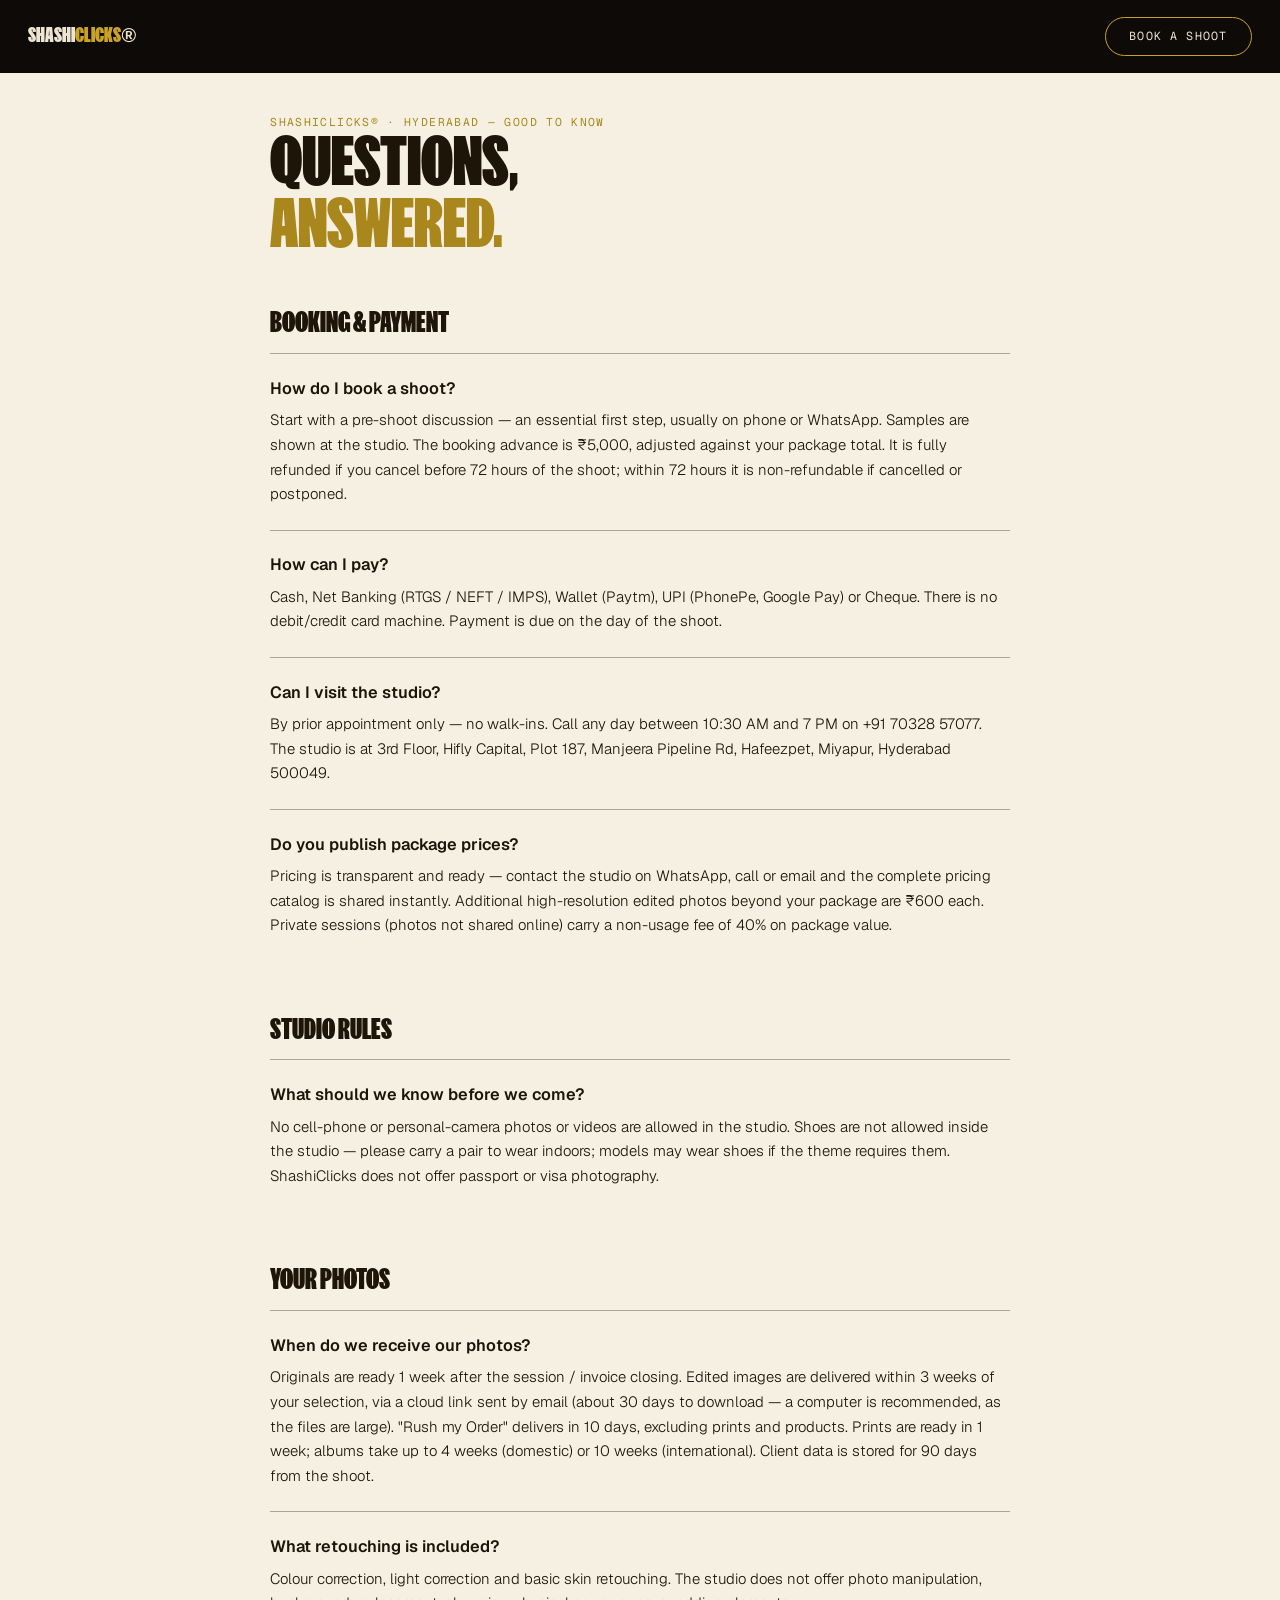
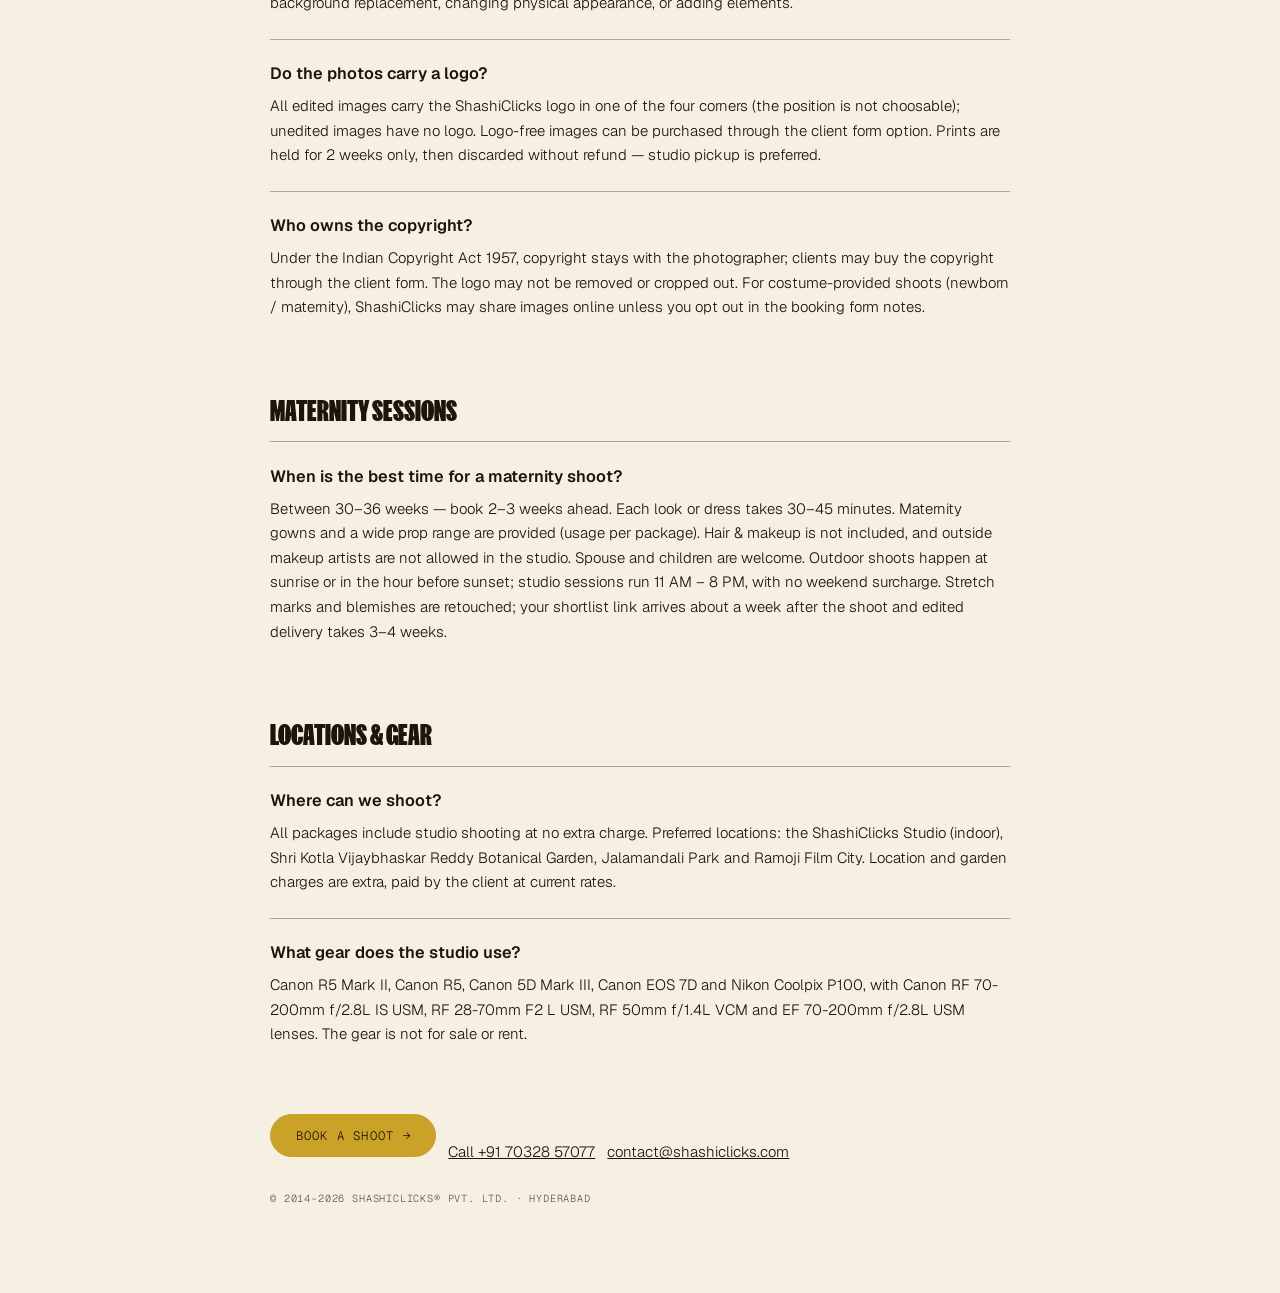
==== faq.html @ 16d345e4 "ShashiClicks — Project 6 build in the Infinity layout system (own code)" ====
<!DOCTYPE html>
<html lang="en">
<head>
<meta charset="UTF-8">
<meta name="viewport" content="width=device-width, initial-scale=1.0">
<title>FAQ — ShashiClicks Hyderabad</title>
<meta name="description" content="Questions about booking a shoot at ShashiClicks Hyderabad — deposit, delivery timelines, studio rules, retouching and copyright, answered from the studio's own FAQ.">
<meta name="theme-color" content="#0D0A07">
<link rel="stylesheet" href="css/main.css?v=3">
</head>
<body class="doc">
<header class="doc__bar">
  <a class="bar__logo" href="index.html">SHASHI<b>CLICKS</b>®</a>
  <a class="btn" href="kit.html">Book a Shoot</a>
</header>
<div class="doc__wrap">
  <div class="mono" style="color:var(--gold-hover);font-size:.8em;letter-spacing:.12em">ShashiClicks® · Hyderabad — Good to know</div>
  <h1>Questions,<br><span>answered.</span></h1>

  <h2>Booking &amp; payment</h2>
  <div class="q"><h3>How do I book a shoot?</h3><p>Start with a pre-shoot discussion — an essential first step, usually on phone or WhatsApp. Samples are shown at the studio. The booking advance is ₹5,000, adjusted against your package total. It is fully refunded if you cancel before 72 hours of the shoot; within 72 hours it is non-refundable if cancelled or postponed.</p></div>
  <div class="q"><h3>How can I pay?</h3><p>Cash, Net Banking (RTGS / NEFT / IMPS), Wallet (Paytm), UPI (PhonePe, Google Pay) or Cheque. There is no debit/credit card machine. Payment is due on the day of the shoot.</p></div>
  <div class="q"><h3>Can I visit the studio?</h3><p>By prior appointment only — no walk-ins. Call any day between 10:30 AM and 7 PM on +91 70328 57077. The studio is at 3rd Floor, Hifly Capital, Plot 187, Manjeera Pipeline Rd, Hafeezpet, Miyapur, Hyderabad 500049.</p></div>
  <div class="q"><h3>Do you publish package prices?</h3><p>Pricing is transparent and ready — contact the studio on WhatsApp, call or email and the complete pricing catalog is shared instantly. Additional high-resolution edited photos beyond your package are ₹600 each. Private sessions (photos not shared online) carry a non-usage fee of 40% on package value.</p></div>

  <h2>Studio rules</h2>
  <div class="q"><h3>What should we know before we come?</h3><p>No cell-phone or personal-camera photos or videos are allowed in the studio. Shoes are not allowed inside the studio — please carry a pair to wear indoors; models may wear shoes if the theme requires them. ShashiClicks does not offer passport or visa photography.</p></div>

  <h2>Your photos</h2>
  <div class="q"><h3>When do we receive our photos?</h3><p>Originals are ready 1 week after the session / invoice closing. Edited images are delivered within 3 weeks of your selection, via a cloud link sent by email (about 30 days to download — a computer is recommended, as the files are large). "Rush my Order" delivers in 10 days, excluding prints and products. Prints are ready in 1 week; albums take up to 4 weeks (domestic) or 10 weeks (international). Client data is stored for 90 days from the shoot.</p></div>
  <div class="q"><h3>What retouching is included?</h3><p>Colour correction, light correction and basic skin retouching. The studio does not offer photo manipulation, background replacement, changing physical appearance, or adding elements.</p></div>
  <div class="q"><h3>Do the photos carry a logo?</h3><p>All edited images carry the ShashiClicks logo in one of the four corners (the position is not choosable); unedited images have no logo. Logo-free images can be purchased through the client form option. Prints are held for 2 weeks only, then discarded without refund — studio pickup is preferred.</p></div>
  <div class="q"><h3>Who owns the copyright?</h3><p>Under the Indian Copyright Act 1957, copyright stays with the photographer; clients may buy the copyright through the client form. The logo may not be removed or cropped out. For costume-provided shoots (newborn / maternity), ShashiClicks may share images online unless you opt out in the booking form notes.</p></div>

  <h2>Maternity sessions</h2>
  <div class="q"><h3>When is the best time for a maternity shoot?</h3><p>Between 30–36 weeks — book 2–3 weeks ahead. Each look or dress takes 30–45 minutes. Maternity gowns and a wide prop range are provided (usage per package). Hair &amp; makeup is not included, and outside makeup artists are not allowed in the studio. Spouse and children are welcome. Outdoor shoots happen at sunrise or in the hour before sunset; studio sessions run 11 AM – 8 PM, with no weekend surcharge. Stretch marks and blemishes are retouched; your shortlist link arrives about a week after the shoot and edited delivery takes 3–4 weeks.</p></div>

  <h2>Locations &amp; gear</h2>
  <div class="q"><h3>Where can we shoot?</h3><p>All packages include studio shooting at no extra charge. Preferred locations: the ShashiClicks Studio (indoor), Shri Kotla Vijaybhaskar Reddy Botanical Garden, Jalamandali Park and Ramoji Film City. Location and garden charges are extra, paid by the client at current rates.</p></div>
  <div class="q"><h3>What gear does the studio use?</h3><p>Canon R5 Mark II, Canon R5, Canon 5D Mark III, Canon EOS 7D and Nikon Coolpix P100, with Canon RF 70-200mm f/2.8L IS USM, RF 28-70mm F2 L USM, RF 50mm f/1.4L VCM and EF 70-200mm f/2.8L USM lenses. The gear is not for sale or rent.</p></div>

  <p style="margin-top:3em"><a class="btn btn--solid" style="color:var(--ink)" href="kit.html">Book a Shoot →</a> &nbsp; <a href="tel:+917032857077" style="text-decoration:underline">Call +91 70328 57077</a> &nbsp; <a href="mailto:contact@shashiclicks.com" style="text-decoration:underline">contact@shashiclicks.com</a></p>
  <p class="mono" style="margin-top:2.5em;color:var(--taupe-deep);font-size:.72em">© 2014–2026 ShashiClicks® Pvt. Ltd. · Hyderabad</p>
</div>
</body>
</html>
---- css/main.css ----
/* ShashiClicks — own code. Palette: theme brand (black + gold). */
@font-face{font-family:"FK Screamer";src:url("../assets/fonts/FKScreamer-Black.woff2") format("woff2");font-weight:100 900;font-display:swap}
@font-face{font-family:"Geist";src:url("../assets/fonts/Geist-Variable.woff2") format("woff2");font-weight:100 900;font-display:swap}
@font-face{font-family:"Geist Mono";src:url("../assets/fonts/GeistMono-Variable.woff2") format("woff2");font-weight:100 900;font-display:swap}
@font-face{font-family:"Caveat";src:url("../assets/fonts/Caveat-Variable-latin.woff2") format("woff2");font-weight:400 700;font-display:swap}
:root{
  --scene:#0D0A07; --court:#070503; --court2:#100C08; --panel:#17120B;
  --ink:#1E1509; --sand:#EDE4D2; --cream:#F6F0E2;
  --gold:#C9A227; --gold-hover:#A9871D; --taupe:#8A7F6C; --taupe-deep:#5E5648;
  --white-soft:rgba(255,250,240,.8); --white-dim:rgba(255,250,240,.55);
  --hairline:rgba(255,250,240,.22); --line-strong:rgba(30,21,9,.34);
  --ease-default:cubic-bezier(.625,.05,0,1);
  --duration-fast:.15s; --duration-normal:.3s; --duration-slow:.6s;
  --display:"FK Screamer","FK Screamer PT",Impact,sans-serif;
  --body:"Geist",system-ui,sans-serif; --mono:"Geist Mono",monospace; --hand:"Caveat",cursive;
}
*{margin:0;padding:0;box-sizing:border-box}
html{font-size:clamp(8px,100vw/90,16px);scroll-behavior:auto}
html.is-intro{overflow:hidden}
body{background:var(--scene);color:var(--sand);font-family:var(--body);font-weight:400;line-height:1.43;-webkit-font-smoothing:antialiased;overflow-x:hidden}
img{display:block;max-width:100%}
a{color:inherit;text-decoration:none}
.mono{font-family:var(--mono);text-transform:uppercase;letter-spacing:.08em}
.hand{font-family:var(--hand)}
/* ---------- Loader ---------- */
.loader{position:fixed;inset:0;z-index:60;background:var(--scene);display:flex;align-items:center;justify-content:center;flex-direction:column;transition:opacity .6s var(--ease-default),visibility .6s}
.loader.done{opacity:0;visibility:hidden;pointer-events:none}
.loader__word{font-family:var(--display);font-weight:900;text-transform:uppercase;font-size:4.5em;line-height:.92;color:var(--sand);letter-spacing:.01em;text-align:center}
.loader__word span{color:var(--gold)}
.loader-num{font-family:var(--display);font-weight:900;font-size:11em;line-height:1;color:transparent;-webkit-text-stroke:2px var(--gold);opacity:.9;transform:scale(1);transition:transform .3s var(--ease-default)}
.loader__pct{position:absolute;left:4em;bottom:4.5em;font-family:var(--mono);font-size:1em;color:var(--white-soft)}
.loader__bar{position:absolute;left:4em;bottom:3.5em;width:min(22em,60vw);height:1px;background:var(--hairline)}
.loader__bar i{display:block;height:100%;width:0%;background:var(--gold);transition:width .2s linear}
.loader__skip{position:absolute;top:2em;right:2em;font-family:var(--mono);font-size:.8em;color:var(--sand);background:transparent;border:1px solid var(--hairline);border-radius:9999px;padding:.6em 1.4em;cursor:pointer;opacity:0;transition:opacity .3s}
.loader__skip.show{opacity:1}
/* ---------- Top bar ---------- */
.bar{position:fixed;top:0;left:0;right:0;z-index:50;display:flex;align-items:center;justify-content:space-between;padding:1.4em 4em;transition:opacity .6s var(--ease-default)}
html.is-intro .bar{opacity:0;pointer-events:none}
.bar__logo{font-family:var(--display);font-weight:900;font-size:1.7em;text-transform:uppercase;line-height:1;color:var(--sand)}
.bar__logo b{color:var(--gold);font-weight:900}
.bar__nav{display:flex;gap:2.2em;font-family:var(--mono);font-size:.78em;text-transform:uppercase;letter-spacing:.1em}
.bar__nav a{color:var(--white-soft)} .bar__nav a:hover{color:var(--gold)}
.btn{position:relative;display:inline-block;overflow:hidden;border:1px solid var(--gold);border-radius:9999px;padding:.85em 2em;font-family:var(--mono);font-size:.82em;text-transform:uppercase;letter-spacing:.1em;color:var(--sand);background:transparent;cursor:pointer;isolation:isolate}
.btn::after{content:"";position:absolute;inset:0;background:var(--gold);transform:translate3d(0,175%,0) rotate(6deg);transition:transform .5s var(--ease-default);z-index:-1}
.btn:hover::after{transform:translate3d(0,0,0) rotate(0)}
.btn:hover{color:var(--ink)}
.btn--solid{background:var(--gold);color:var(--ink)} .btn--solid::after{background:var(--gold-hover)}
/* ---------- Hero ---------- */
.hero{position:relative;height:100svh;min-height:560px;overflow:hidden;background:var(--scene)}
.hero__bg{position:absolute;inset:0}
.hero__bg img{width:100%;height:100%;object-fit:cover;opacity:.62}
.hero__bg::after{content:"";position:absolute;inset:0;background:linear-gradient(180deg,rgba(13,10,7,.55),rgba(13,10,7,.15) 40%,rgba(13,10,7,.88))}
.hero__inner{position:relative;z-index:2;height:100%;display:flex;flex-direction:column;justify-content:flex-end;padding:0 4em 4em}
.hero__kicker{font-family:var(--mono);font-size:.85em;text-transform:uppercase;letter-spacing:.14em;color:var(--gold);margin-bottom:1em}
.hero h1{font-family:var(--display);font-weight:900;text-transform:uppercase;line-height:.92;font-size:8.2em;color:var(--sand)}
.hero h1 .gold{color:var(--gold)}
.hero__sub{max-width:34em;margin-top:1.4em;font-size:1.12em;font-weight:300;color:var(--white-soft)}
.hero__chips{display:flex;flex-wrap:wrap;gap:.7em;margin-top:2em}
.chip{font-family:var(--mono);font-size:.75em;text-transform:uppercase;letter-spacing:.08em;border:1px solid var(--hairline);border-radius:9999px;padding:.55em 1.2em;color:var(--white-soft);background:rgba(13,10,7,.45);backdrop-filter:blur(6px)}
.chip b{color:var(--gold);font-weight:600}
.hero__scroll{position:absolute;right:4em;bottom:4em;font-family:var(--mono);font-size:.75em;text-transform:uppercase;letter-spacing:.12em;color:var(--white-dim);writing-mode:vertical-rl}
/* ---------- Court journey (200vh pin) ---------- */
.court{position:relative;height:200vh;background:var(--court)}
.court__stage{position:sticky;top:0;height:100svh;overflow:hidden}
.court canvas{position:absolute;inset:0;width:100%;height:100%}
.court__caption{position:absolute;left:4em;bottom:4em;z-index:3;max-width:40em}
.court__caption h2{font-family:var(--display);font-weight:900;text-transform:uppercase;line-height:.95;font-size:4.6em;color:var(--sand)}
.court__caption h2 span{color:var(--gold)}
.court__ratings{display:flex;flex-wrap:wrap;gap:.7em;margin-top:1.6em}
.court__frame{position:absolute;top:6.8em;right:4em;z-index:3;font-family:var(--mono);font-size:.8em;color:var(--white-dim);text-transform:uppercase;letter-spacing:.1em}
.court__frame b{color:var(--gold)}
/* ---------- Tech (pinned wipe) ---------- */
.tech{position:relative;background:var(--court2)}
.tech__head{padding:7em 4em 3em}
.tech__head h2{font-family:var(--display);font-weight:900;text-transform:uppercase;line-height:.95;font-size:5em;color:var(--sand)}
.tech__head h2 span{color:var(--gold)}
.tech__head p{margin-top:1em;color:var(--white-soft);font-weight:300;max-width:36em;font-size:1.1em}
.tech__pin{position:relative;height:100svh;overflow:hidden}
.tech__panel{position:absolute;inset:0;background:var(--court2)}
.tech__panel img.bg{position:absolute;inset:0;width:100%;height:100%;object-fit:cover;opacity:.85}
.tech__panel::after{content:"";position:absolute;inset:0;background:linear-gradient(90deg,rgba(7,5,3,.88) 0%,rgba(7,5,3,.35) 55%,rgba(7,5,3,.05))}
.tech__info{position:absolute;z-index:2;left:4em;bottom:4.5em;max-width:34em}
.tech__hud{font-family:var(--mono);font-size:.8em;text-transform:uppercase;letter-spacing:.12em;color:var(--gold);margin-bottom:1em}
.tech__info h3{font-family:var(--display);font-weight:900;text-transform:uppercase;font-size:5.2em;line-height:.92;color:var(--sand)}
.tech__info p{margin-top:1em;font-size:1.12em;font-weight:300;color:var(--white-soft)}
.tech__info .hand{font-size:1.7em;color:var(--gold);margin-top:.6em}
/* ---------- Names tool ---------- */
.names{position:relative;padding:7em 4em;background:var(--scene)}
.names h2{font-family:var(--display);font-weight:900;text-transform:uppercase;line-height:.95;font-size:5em;color:var(--sand)}
.names h2 span{color:var(--gold)}
.names__grid{display:grid;grid-template-columns:1fr 1fr;gap:3em;margin-top:3em;align-items:start}
.names__stage{position:relative;border-radius:1em;overflow:hidden}
.names__stage img{width:100%;height:34em;object-fit:cover;object-position:82% center}
.names__stage canvas{position:absolute;inset:0;width:100%;height:100%}
.names__form label{font-family:var(--mono);font-size:.78em;text-transform:uppercase;letter-spacing:.1em;color:var(--taupe);display:block;margin-bottom:.8em}
.names__form input{width:100%;background:var(--panel);border:1px solid var(--hairline);border-radius:.5em;color:var(--sand);font-family:var(--body);font-size:1.4em;padding:.8em 1em;outline:none;transition:border-color var(--duration-normal)}
.names__form input:focus{border-color:var(--gold)}
.names__form p{margin-top:1.2em;color:var(--white-soft);font-weight:300;font-size:1.05em}
.names__mono{margin-top:2em;font-family:var(--display);font-weight:900;font-size:4em;color:var(--gold);line-height:1}
/* ---------- Testimonials ---------- */
.testi{position:relative;background:var(--court);padding:7em 4em 6em}
.testi h2{font-family:var(--display);font-weight:900;text-transform:uppercase;line-height:.95;font-size:5em;color:var(--sand)}
.testi h2 span{color:var(--gold)}
.testi__grid{display:grid;grid-template-columns:1fr 1fr;gap:2em;margin-top:3em}
.tcard{position:relative;border:1px solid var(--hairline);border-radius:1em;overflow:hidden;background:var(--panel);cursor:pointer;text-align:left;color:var(--sand);font-family:var(--body);width:100%}
.tcard img{width:100%;height:20em;object-fit:cover}
.tcard__hud{position:absolute;top:1.2em;left:1.4em;right:1.4em;display:flex;justify-content:space-between;font-family:var(--mono);font-size:.72em;text-transform:uppercase;letter-spacing:.1em;color:var(--white-soft);text-shadow:0 1px 8px rgba(0,0,0,.7)}
.tcard__hud .rec{color:#E58B66}
.tcard__body{padding:2em}
.tcard__body blockquote{font-size:1.25em;font-weight:300;line-height:1.5;color:var(--sand)}
.tcard__who{margin-top:1.4em;font-family:var(--mono);font-size:.78em;text-transform:uppercase;letter-spacing:.08em;color:var(--gold)}
.tcard__who small{display:block;color:var(--taupe);margin-top:.3em;letter-spacing:.05em}
/* lightbox */
.lb{position:fixed;inset:0;z-index:70;background:rgba(7,5,3,.94);display:none;align-items:center;justify-content:center;padding:2em}
.lb.is-open{display:flex}
.lb__box{max-width:46em;background:var(--panel);border:1px solid var(--hairline);border-radius:1em;padding:3em;position:relative}
.lb__box blockquote{font-size:1.45em;font-weight:300;line-height:1.55}
.lb__who{margin-top:1.6em;font-family:var(--mono);font-size:.8em;text-transform:uppercase;color:var(--gold)}
.lb__close{position:absolute;top:1em;right:1em;background:transparent;border:1px solid var(--hairline);color:var(--sand);border-radius:9999px;width:2.6em;height:2.6em;cursor:pointer;font-size:1em}
/* ---------- Finale (410vh sticky) ---------- */
.finale{position:relative;height:410vh;background:var(--court)}
.finale__stage{position:sticky;top:0;height:100svh;overflow:hidden;display:flex;flex-direction:column;justify-content:center;padding:0 4em}
.finale h2{font-family:var(--display);font-weight:900;text-transform:uppercase;line-height:.95;font-size:5.4em;color:var(--sand)}
.finale h2 span{color:var(--gold)}
.finale__cards{display:grid;grid-template-columns:1fr 1fr;gap:2em;margin-top:3em}
.fcard{position:relative;border-radius:1em;overflow:hidden;border:1px solid var(--hairline);min-height:22em}
.fcard img{position:absolute;inset:0;width:100%;height:100%;object-fit:cover}
.fcard::after{content:"";position:absolute;inset:0;background:linear-gradient(180deg,transparent 30%,rgba(7,5,3,.92))}
.fcard__body{position:absolute;z-index:2;left:2em;right:2em;bottom:2em}
.fcard__body h3{font-family:var(--display);font-weight:900;text-transform:uppercase;font-size:2.4em;line-height:1;color:var(--sand)}
.fcard__body p{color:var(--white-soft);font-weight:300;margin-top:.6em}
.fcard__price{font-family:var(--mono);color:var(--gold);font-size:1.05em;margin-top:.8em;text-transform:uppercase;letter-spacing:.06em}
.finale__cta{display:flex;flex-wrap:wrap;gap:1em;margin-top:2.6em;align-items:center}
.finale__note{font-family:var(--mono);font-size:.78em;color:var(--taupe);text-transform:uppercase;letter-spacing:.08em;margin-top:1.4em}
/* ---------- Dusk / founders ---------- */
.dusk{position:relative;padding:8em 4em;background:radial-gradient(135% 92% at 50% 0%,#F6EFE3 0%,#F0E3CC 26%,#DEC08B 52%,#8A6A24 76%,#2A1D08 92%,#070503 100%);color:var(--ink)}
.dusk h2{font-family:var(--display);font-weight:900;text-transform:uppercase;line-height:.95;font-size:5em;color:var(--ink)}
.dusk__grid{display:grid;grid-template-columns:1fr 1fr;gap:2.5em;margin-top:3.5em}
.founder{background:rgba(246,240,226,.92);border-radius:1em;overflow:hidden;border:1px solid var(--line-strong)}
.founder img{width:100%;height:24em;object-fit:cover;object-position:top}
.founder__body{padding:2.2em}
.founder__body h3{font-family:var(--display);font-weight:900;text-transform:uppercase;font-size:2.6em;line-height:1}
.founder__role{font-family:var(--mono);font-size:.78em;text-transform:uppercase;letter-spacing:.1em;color:var(--gold-hover);margin:.7em 0 1.1em}
.founder__body p{font-weight:300;line-height:1.6;color:#3A2E1B}
.dusk__vision{margin-top:3.5em;display:grid;grid-template-columns:1fr 1fr;gap:2.5em}
.dusk__vision h4{font-family:var(--mono);font-size:.8em;text-transform:uppercase;letter-spacing:.12em;margin-bottom:.8em;color:#4A3A14}
.dusk__vision p{font-weight:300;line-height:1.6;color:#241A0C;max-width:34em}
/* ---------- Footer ---------- */
.foot{position:relative;height:88vh;min-height:540px;overflow:hidden;background:var(--court)}
.foot__slides{position:absolute;inset:0}
.foot__slides img{position:absolute;inset:0;width:100%;height:100%;object-fit:cover;opacity:0;animation:kenburns 24s infinite}
.foot__slides img:nth-child(2){animation-delay:8s}.foot__slides img:nth-child(3){animation-delay:16s}
@keyframes kenburns{0%{opacity:0;transform:scale(1)}4%{opacity:.55;transform:scale(1.02)}33%{opacity:.55}38%{opacity:0;transform:scale(1.09)}100%{opacity:0;transform:scale(1.09)}}
.foot::after{content:"";position:absolute;inset:0;background:linear-gradient(180deg,rgba(7,5,3,.72),rgba(7,5,3,.35) 45%,rgba(7,5,3,.94))}
.foot__inner{position:relative;z-index:2;height:100%;display:flex;flex-direction:column;justify-content:flex-end;padding:0 4em 3.5em}
.foot__tag{font-family:var(--display);font-weight:900;text-transform:uppercase;font-size:5.6em;line-height:.95;color:var(--sand)}
.foot__tag span{color:var(--gold)}
.foot__cols{display:grid;grid-template-columns:1.4fr 1fr 1fr;gap:2.5em;margin-top:2.6em;border-top:1px solid var(--hairline);padding-top:2em}
.foot__cols h5{font-family:var(--mono);font-size:.75em;text-transform:uppercase;letter-spacing:.12em;color:var(--gold);margin-bottom:1em}
.foot__cols p,.foot__cols a{color:var(--white-soft);font-weight:300;font-size:.98em;line-height:1.65;display:block}
.foot__cols a:hover{color:var(--gold)}
.foot__legal{margin-top:2.2em;display:flex;flex-wrap:wrap;gap:1.6em;font-family:var(--mono);font-size:.72em;text-transform:uppercase;letter-spacing:.08em;color:var(--taupe)}
.foot__badge{width:7em;margin-top:1em}
/* transition overlay */
.trx{position:fixed;inset:0;z-index:55;pointer-events:none;display:grid;grid-template-rows:repeat(14,1fr)}
.trx i{background:var(--panel);transform:scaleX(0)}
/* doc pages */
.doc{background:var(--cream);color:var(--ink);min-height:100vh}
.doc__wrap{max-width:56em;margin:0 auto;padding:8em 2em 6em}
.doc h1{font-family:var(--display);font-weight:900;text-transform:uppercase;font-size:4.6em;line-height:.95;color:var(--ink)}
.doc h1 span{color:var(--gold-hover)}
.doc h2{font-family:var(--display);font-weight:900;text-transform:uppercase;font-size:1.9em;margin:2em 0 .6em;line-height:1.05}
.doc p,.doc li{font-weight:300;line-height:1.65;font-size:1.05em}
.doc .q{border-top:1px solid var(--line-strong);padding:1.6em 0}
.doc .q h3{font-size:1.15em;font-weight:600;margin-bottom:.5em}
.doc__bar{position:fixed;top:0;left:0;right:0;background:var(--scene);padding:1.2em 2em;display:flex;justify-content:space-between;align-items:center;z-index:50}
.doc__bar .bar__logo{font-size:1.4em}
/* ---------- Responsive ---------- */
@media (max-width:991px){
  .bar{padding:1.2em 2em}.bar__nav{display:none}
  .hero__inner,.court__caption,.finale__stage{padding-left:2em;padding-right:2em}
  .hero h1{font-size:6.4em}.court__caption h2{font-size:3.6em}
  .tech__head,.testi,.names{padding-left:2em;padding-right:2em}
  .tech__info{left:2em;right:2em}.tech__info h3{font-size:4em}
  .names__grid,.testi__grid,.finale__cards,.dusk__grid,.dusk__vision,.foot__cols{grid-template-columns:1fr}
  .dusk{padding:6em 2em}.foot__inner{padding:0 2em 3em}.foot__tag{font-size:4.2em}
  .finale{height:300vh}
}
@media (prefers-reduced-motion:reduce){
  .foot__slides img{animation:none;opacity:.5}
}
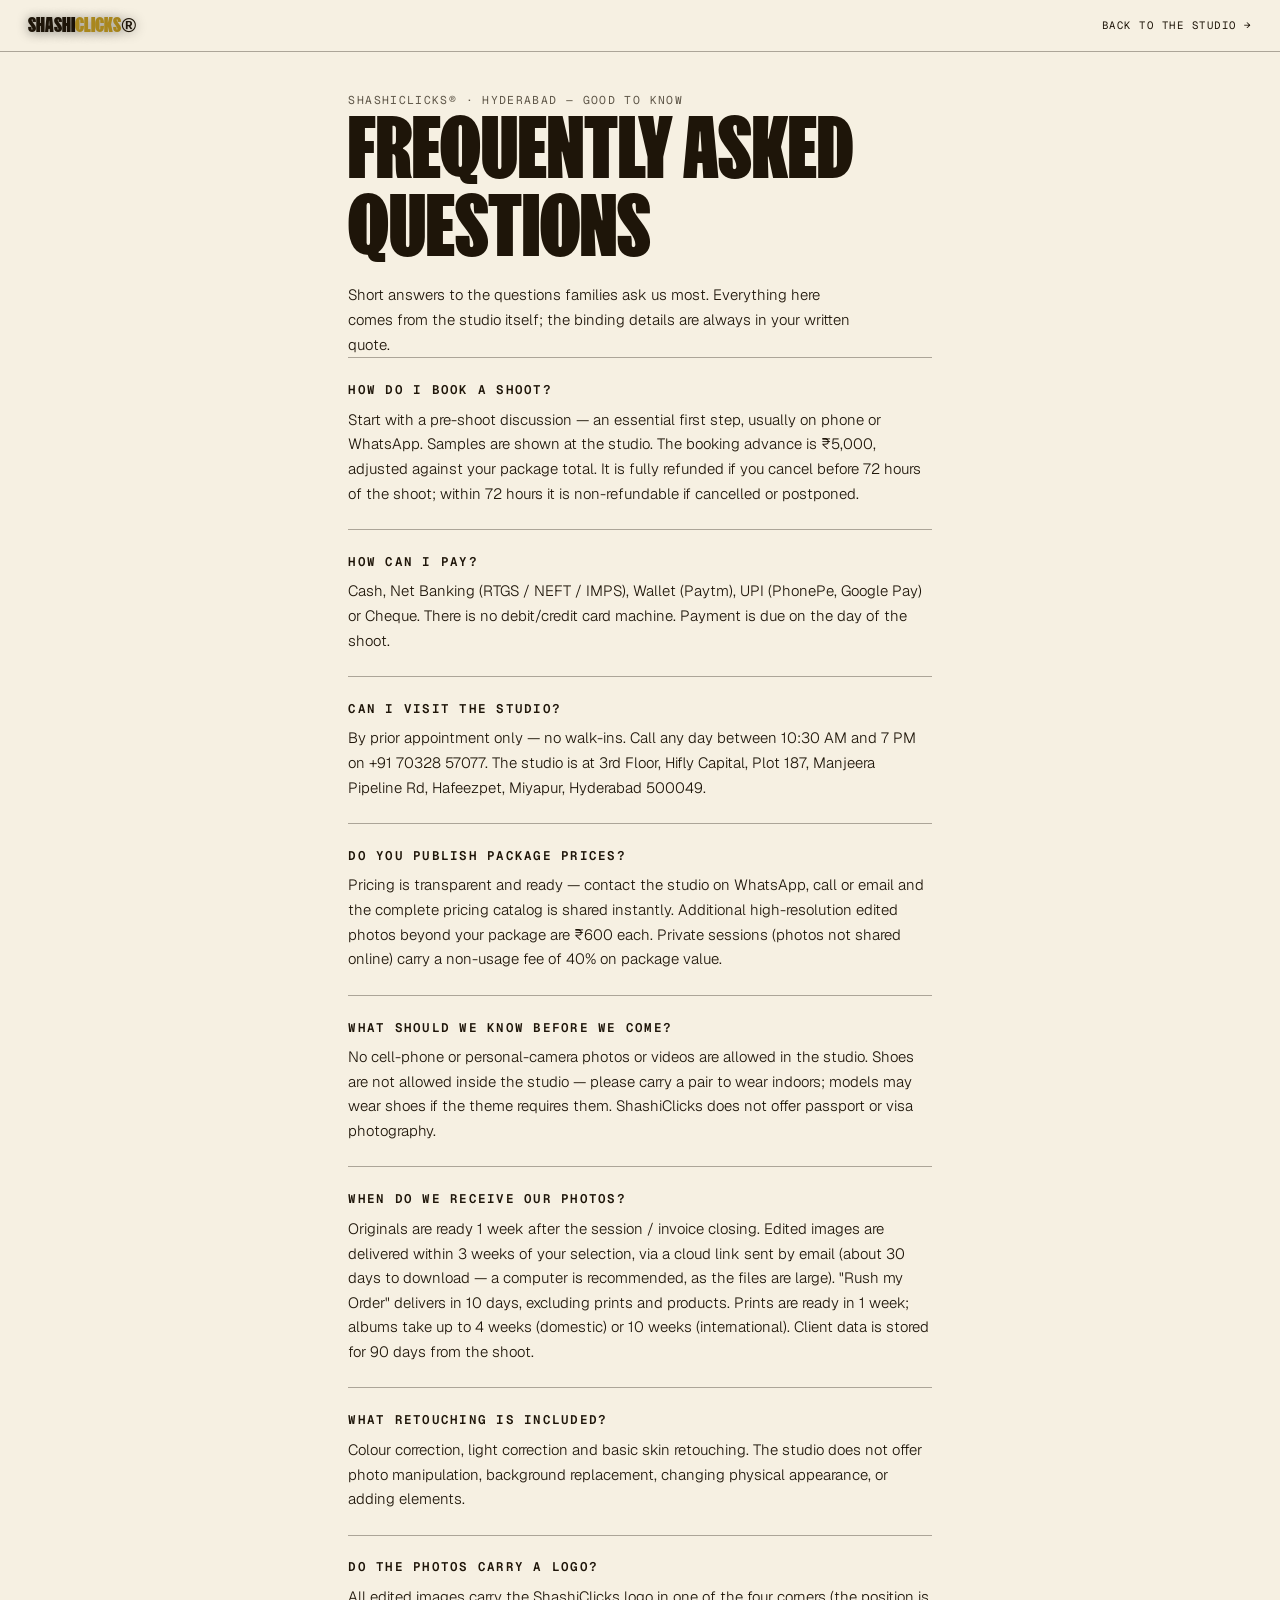
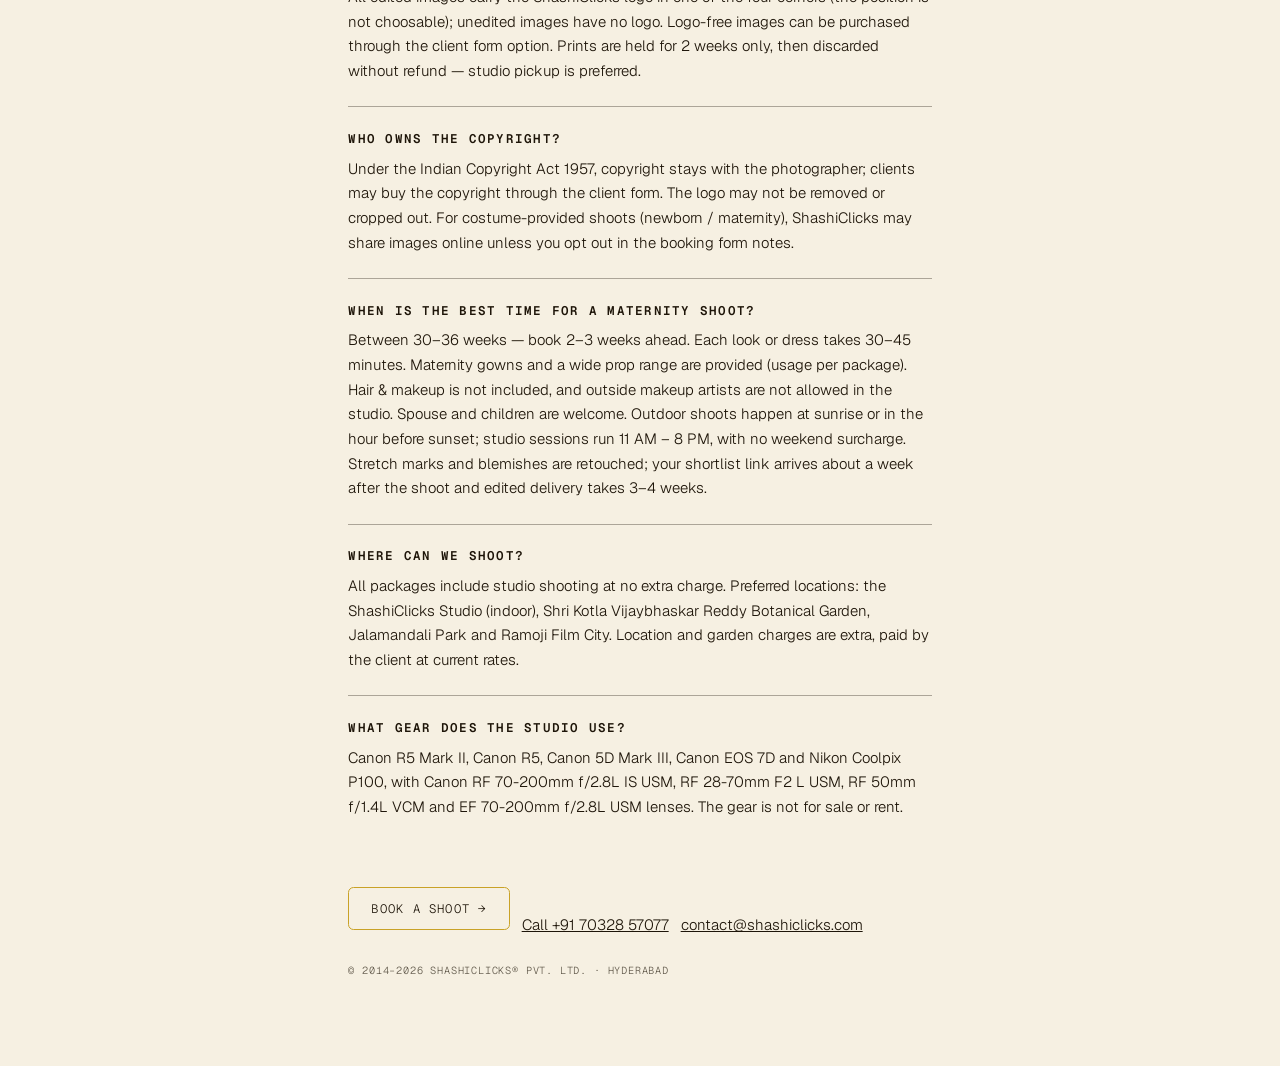
==== commit 3b4f0df4: "Fix pass v5: exact geometry (dusk 900, finale -80vh overlap), real Three.js WebGL journey, real stud" ====
--- a/faq.html
+++ b/faq.html
@@ -6,36 +6,32 @@
 <title>FAQ — ShashiClicks Hyderabad</title>
 <meta name="description" content="Questions about booking a shoot at ShashiClicks Hyderabad — deposit, delivery timelines, studio rules, retouching and copyright, answered from the studio's own FAQ.">
 <meta name="theme-color" content="#0D0A07">
-<link rel="stylesheet" href="css/main.css?v=3">
+<link rel="stylesheet" href="css/main.css?v=5">
 </head>
 <body class="doc">
 <header class="doc__bar">
   <a class="bar__logo" href="index.html">SHASHI<b>CLICKS</b>®</a>
-  <a class="btn" href="kit.html">Book a Shoot</a>
+  <a class="doc__back" href="index.html">Back to the studio →</a>
 </header>
 <div class="doc__wrap">
-  <div class="mono" style="color:var(--gold-hover);font-size:.8em;letter-spacing:.12em">ShashiClicks® · Hyderabad — Good to know</div>
-  <h1>Questions,<br><span>answered.</span></h1>
+  <div class="mono" style="color:var(--taupe-deep);font-size:.8em;letter-spacing:.12em">ShashiClicks® · Hyderabad — Good to know</div>
+  <h1>Frequently asked questions</h1>
+  <p class="doc__intro">Short answers to the questions families ask us most. Everything here comes from the studio itself; the binding details are always in your written quote.</p>
 
-  <h2>Booking &amp; payment</h2>
   <div class="q"><h3>How do I book a shoot?</h3><p>Start with a pre-shoot discussion — an essential first step, usually on phone or WhatsApp. Samples are shown at the studio. The booking advance is ₹5,000, adjusted against your package total. It is fully refunded if you cancel before 72 hours of the shoot; within 72 hours it is non-refundable if cancelled or postponed.</p></div>
   <div class="q"><h3>How can I pay?</h3><p>Cash, Net Banking (RTGS / NEFT / IMPS), Wallet (Paytm), UPI (PhonePe, Google Pay) or Cheque. There is no debit/credit card machine. Payment is due on the day of the shoot.</p></div>
   <div class="q"><h3>Can I visit the studio?</h3><p>By prior appointment only — no walk-ins. Call any day between 10:30 AM and 7 PM on +91 70328 57077. The studio is at 3rd Floor, Hifly Capital, Plot 187, Manjeera Pipeline Rd, Hafeezpet, Miyapur, Hyderabad 500049.</p></div>
   <div class="q"><h3>Do you publish package prices?</h3><p>Pricing is transparent and ready — contact the studio on WhatsApp, call or email and the complete pricing catalog is shared instantly. Additional high-resolution edited photos beyond your package are ₹600 each. Private sessions (photos not shared online) carry a non-usage fee of 40% on package value.</p></div>
 
-  <h2>Studio rules</h2>
   <div class="q"><h3>What should we know before we come?</h3><p>No cell-phone or personal-camera photos or videos are allowed in the studio. Shoes are not allowed inside the studio — please carry a pair to wear indoors; models may wear shoes if the theme requires them. ShashiClicks does not offer passport or visa photography.</p></div>
 
-  <h2>Your photos</h2>
   <div class="q"><h3>When do we receive our photos?</h3><p>Originals are ready 1 week after the session / invoice closing. Edited images are delivered within 3 weeks of your selection, via a cloud link sent by email (about 30 days to download — a computer is recommended, as the files are large). "Rush my Order" delivers in 10 days, excluding prints and products. Prints are ready in 1 week; albums take up to 4 weeks (domestic) or 10 weeks (international). Client data is stored for 90 days from the shoot.</p></div>
   <div class="q"><h3>What retouching is included?</h3><p>Colour correction, light correction and basic skin retouching. The studio does not offer photo manipulation, background replacement, changing physical appearance, or adding elements.</p></div>
   <div class="q"><h3>Do the photos carry a logo?</h3><p>All edited images carry the ShashiClicks logo in one of the four corners (the position is not choosable); unedited images have no logo. Logo-free images can be purchased through the client form option. Prints are held for 2 weeks only, then discarded without refund — studio pickup is preferred.</p></div>
   <div class="q"><h3>Who owns the copyright?</h3><p>Under the Indian Copyright Act 1957, copyright stays with the photographer; clients may buy the copyright through the client form. The logo may not be removed or cropped out. For costume-provided shoots (newborn / maternity), ShashiClicks may share images online unless you opt out in the booking form notes.</p></div>
 
-  <h2>Maternity sessions</h2>
   <div class="q"><h3>When is the best time for a maternity shoot?</h3><p>Between 30–36 weeks — book 2–3 weeks ahead. Each look or dress takes 30–45 minutes. Maternity gowns and a wide prop range are provided (usage per package). Hair &amp; makeup is not included, and outside makeup artists are not allowed in the studio. Spouse and children are welcome. Outdoor shoots happen at sunrise or in the hour before sunset; studio sessions run 11 AM – 8 PM, with no weekend surcharge. Stretch marks and blemishes are retouched; your shortlist link arrives about a week after the shoot and edited delivery takes 3–4 weeks.</p></div>
 
-  <h2>Locations &amp; gear</h2>
   <div class="q"><h3>Where can we shoot?</h3><p>All packages include studio shooting at no extra charge. Preferred locations: the ShashiClicks Studio (indoor), Shri Kotla Vijaybhaskar Reddy Botanical Garden, Jalamandali Park and Ramoji Film City. Location and garden charges are extra, paid by the client at current rates.</p></div>
   <div class="q"><h3>What gear does the studio use?</h3><p>Canon R5 Mark II, Canon R5, Canon 5D Mark III, Canon EOS 7D and Nikon Coolpix P100, with Canon RF 70-200mm f/2.8L IS USM, RF 28-70mm F2 L USM, RF 50mm f/1.4L VCM and EF 70-200mm f/2.8L USM lenses. The gear is not for sale or rent.</p></div>
 
--- a/css/main.css
+++ b/css/main.css
@@ -1,4 +1,4 @@
-/* ShashiClicks — own code. Palette: theme brand (black + gold). */
+/* ShashiClicks — own code. Palette: theme brand (black + gold). Layout/motion values from the reference dossier. */
 @font-face{font-family:"FK Screamer";src:url("../assets/fonts/FKScreamer-Black.woff2") format("woff2");font-weight:100 900;font-display:swap}
 @font-face{font-family:"Geist";src:url("../assets/fonts/Geist-Variable.woff2") format("woff2");font-weight:100 900;font-display:swap}
 @font-face{font-family:"Geist Mono";src:url("../assets/fonts/GeistMono-Variable.woff2") format("woff2");font-weight:100 900;font-display:swap}
@@ -16,6 +16,7 @@
 }
 *{margin:0;padding:0;box-sizing:border-box}
 html{font-size:clamp(8px,100vw/90,16px);scroll-behavior:auto}
+@media (max-width:991px){ html{font-size:calc(100vw/52.125)} }
 html.is-intro{overflow:hidden}
 body{background:var(--scene);color:var(--sand);font-family:var(--body);font-weight:400;line-height:1.43;-webkit-font-smoothing:antialiased;overflow-x:hidden}
 img{display:block;max-width:100%}
@@ -25,166 +26,251 @@
 /* ---------- Loader ---------- */
 .loader{position:fixed;inset:0;z-index:60;background:var(--scene);display:flex;align-items:center;justify-content:center;flex-direction:column;transition:opacity .6s var(--ease-default),visibility .6s}
 .loader.done{opacity:0;visibility:hidden;pointer-events:none}
-.loader__word{font-family:var(--display);font-weight:900;text-transform:uppercase;font-size:4.5em;line-height:.92;color:var(--sand);letter-spacing:.01em;text-align:center}
+.loader__word{position:relative;z-index:1;font-family:var(--display);font-weight:900;text-transform:uppercase;font-size:4.5em;line-height:.92;color:var(--sand);letter-spacing:.01em;text-align:center}
 .loader__word span{color:var(--gold)}
-.loader-num{font-family:var(--display);font-weight:900;font-size:11em;line-height:1;color:transparent;-webkit-text-stroke:2px var(--gold);opacity:.9;transform:scale(1);transition:transform .3s var(--ease-default)}
+.loader-num{position:absolute;inset:0;display:grid;place-items:center;font-family:var(--display);font-weight:900;font-size:17em;line-height:1;color:var(--sand);opacity:.13;transform:scale(1);transition:transform .3s var(--ease-default)}
 .loader__pct{position:absolute;left:4em;bottom:4.5em;font-family:var(--mono);font-size:1em;color:var(--white-soft)}
 .loader__bar{position:absolute;left:4em;bottom:3.5em;width:min(22em,60vw);height:1px;background:var(--hairline)}
 .loader__bar i{display:block;height:100%;width:0%;background:var(--gold);transition:width .2s linear}
-.loader__skip{position:absolute;top:2em;right:2em;font-family:var(--mono);font-size:.8em;color:var(--sand);background:transparent;border:1px solid var(--hairline);border-radius:9999px;padding:.6em 1.4em;cursor:pointer;opacity:0;transition:opacity .3s}
+.loader__skip{position:absolute;top:2em;right:2em;font-family:var(--mono);font-size:.8em;color:var(--sand);background:transparent;border:1px solid var(--hairline);border-radius:9999px;padding:.6em 1.4em;cursor:pointer;opacity:0;transition:opacity .3s;z-index:2}
 .loader__skip.show{opacity:1}
+/* ---------- Shot-clock HUD ---------- */
+.hud{position:fixed;right:2.2em;bottom:2em;z-index:49;display:grid;grid-template-columns:auto auto auto;align-items:center;column-gap:1em;width:19.5em;padding:.75em 1.1em .95em;border:1px solid var(--hairline);background:rgba(13,10,7,.55);backdrop-filter:blur(8px);transition:opacity .6s var(--ease-default)}
+html.is-intro .hud{opacity:0;pointer-events:none}
+.hud__num{font-family:var(--mono);font-weight:700;font-size:2.5em;line-height:1;color:transparent;background-image:radial-gradient(circle at center,var(--gold) 1.3px,rgba(0,0,0,0) 1.5px);background-size:5px 5px;-webkit-background-clip:text;background-clip:text;min-width:1.9em}
+.hud__meta{display:flex;flex-direction:column;gap:.35em;font-family:var(--mono);font-size:.66em;text-transform:uppercase;letter-spacing:.12em;color:var(--white-soft)}
+.hud__meta span:last-child{color:var(--white-dim)}
+.hud__play{justify-self:end;border:1px solid var(--hairline);color:var(--gold);font-size:.7em;padding:.9em .8em .9em 1em}
+.hud__ticks{grid-column:1/-1;display:flex;gap:2px;margin-top:.7em}
+.hud__ticks i{flex:1;height:.5em;background:rgba(255,250,240,.18)}
+.hud__ticks i.on{background:var(--gold)}
+.hud--light{background:rgba(246,240,226,.78);border-color:rgba(30,21,9,.28)}
+.hud--light .hud__meta{color:var(--ink)}
+.hud--light .hud__meta span:last-child{color:var(--taupe-deep)}
+.hud--light .hud__play{border-color:rgba(30,21,9,.3);color:var(--gold-hover)}
+.hud--light .hud__ticks i{background:rgba(30,21,9,.18)}
+.hud--light .hud__ticks i.on{background:var(--gold-hover)}
 /* ---------- Top bar ---------- */
-.bar{position:fixed;top:0;left:0;right:0;z-index:50;display:flex;align-items:center;justify-content:space-between;padding:1.4em 4em;transition:opacity .6s var(--ease-default)}
+.bar{position:absolute;top:0;left:0;right:0;z-index:50;display:flex;align-items:center;justify-content:space-between;padding:1.4em 4em;transition:opacity .6s var(--ease-default)}
 html.is-intro .bar{opacity:0;pointer-events:none}
-.bar__logo{font-family:var(--display);font-weight:900;font-size:1.7em;text-transform:uppercase;line-height:1;color:var(--sand)}
+.bar__logo{font-family:var(--display);font-weight:900;font-size:1.7em;text-transform:uppercase;line-height:1;color:var(--sand);text-shadow:0 1px 12px rgba(0,0,0,.45)}
 .bar__logo b{color:var(--gold);font-weight:900}
-.bar__nav{display:flex;gap:2.2em;font-family:var(--mono);font-size:.78em;text-transform:uppercase;letter-spacing:.1em}
-.bar__nav a{color:var(--white-soft)} .bar__nav a:hover{color:var(--gold)}
-.btn{position:relative;display:inline-block;overflow:hidden;border:1px solid var(--gold);border-radius:9999px;padding:.85em 2em;font-family:var(--mono);font-size:.82em;text-transform:uppercase;letter-spacing:.1em;color:var(--sand);background:transparent;cursor:pointer;isolation:isolate}
-.btn::after{content:"";position:absolute;inset:0;background:var(--gold);transform:translate3d(0,175%,0) rotate(6deg);transition:transform .5s var(--ease-default);z-index:-1}
-.btn:hover::after{transform:translate3d(0,0,0) rotate(0)}
-.btn:hover{color:var(--ink)}
-.btn--solid{background:var(--gold);color:var(--ink)} .btn--solid::after{background:var(--gold-hover)}
+.btn{position:relative;display:inline-block;overflow:hidden;border:1px solid var(--gold);border-radius:.45em;padding:.85em 1.8em;font-family:var(--mono);font-size:.82em;text-transform:uppercase;letter-spacing:.1em;color:var(--sand);background:transparent;cursor:pointer;isolation:isolate;transition:background var(--duration-normal),color var(--duration-normal)}
+.btn--slide::after{content:"";position:absolute;inset:0;background:var(--gold);transform:translate3d(0,175%,0) rotate(6deg);transition:transform .5s var(--ease-default);z-index:-1}
+.btn--slide:hover::after{transform:translate3d(0,0,0) rotate(0)}
+.btn--slide:hover{color:var(--ink)}
+.btn--cream{background:var(--sand);border-color:var(--sand);color:var(--ink)}
+.btn--cream:hover{background:var(--gold);border-color:var(--gold)}
+.btn__arr{display:inline-grid;place-items:center;background:var(--ink);color:var(--sand);width:1.7em;height:1.7em;border-radius:.3em;margin-left:.7em;vertical-align:-.45em;font-style:normal}
+.btn--dark{background:var(--ink);border-color:var(--ink);color:var(--cream)}
+.btn--dark .btn__arr{background:var(--cream);color:var(--ink)}
+.btn--dark:hover{background:#000;border-color:#000}
+.btn--ghost{border-color:var(--hairline);background:rgba(13,10,7,.25);backdrop-filter:blur(6px)}
+.btn--ghost:hover{border-color:var(--gold);color:var(--gold)}
 /* ---------- Hero ---------- */
 .hero{position:relative;height:100svh;min-height:560px;overflow:hidden;background:var(--scene)}
 .hero__bg{position:absolute;inset:0}
-.hero__bg img{width:100%;height:100%;object-fit:cover;opacity:.62}
-.hero__bg::after{content:"";position:absolute;inset:0;background:linear-gradient(180deg,rgba(13,10,7,.55),rgba(13,10,7,.15) 40%,rgba(13,10,7,.88))}
-.hero__inner{position:relative;z-index:2;height:100%;display:flex;flex-direction:column;justify-content:flex-end;padding:0 4em 4em}
-.hero__kicker{font-family:var(--mono);font-size:.85em;text-transform:uppercase;letter-spacing:.14em;color:var(--gold);margin-bottom:1em}
-.hero h1{font-family:var(--display);font-weight:900;text-transform:uppercase;line-height:.92;font-size:8.2em;color:var(--sand)}
-.hero h1 .gold{color:var(--gold)}
-.hero__sub{max-width:34em;margin-top:1.4em;font-size:1.12em;font-weight:300;color:var(--white-soft)}
-.hero__chips{display:flex;flex-wrap:wrap;gap:.7em;margin-top:2em}
-.chip{font-family:var(--mono);font-size:.75em;text-transform:uppercase;letter-spacing:.08em;border:1px solid var(--hairline);border-radius:9999px;padding:.55em 1.2em;color:var(--white-soft);background:rgba(13,10,7,.45);backdrop-filter:blur(6px)}
-.chip b{color:var(--gold);font-weight:600}
-.hero__scroll{position:absolute;right:4em;bottom:4em;font-family:var(--mono);font-size:.75em;text-transform:uppercase;letter-spacing:.12em;color:var(--white-dim);writing-mode:vertical-rl}
-/* ---------- Court journey (200vh pin) ---------- */
+.hero__bg img{width:100%;height:100%;object-fit:cover;opacity:.8}
+.hero__bg::after{content:"";position:absolute;inset:0;background:linear-gradient(180deg,rgba(13,10,7,.38),rgba(13,10,7,.02) 42%,rgba(13,10,7,.5))}
+.hero__inner{position:relative;z-index:2;height:100%;display:flex;flex-direction:column;justify-content:flex-start;padding:16.5svh 4em 0}
+.hero__h1{font-family:var(--display);font-weight:900;text-transform:uppercase;line-height:.92;font-size:9.2em;color:var(--sand);white-space:nowrap;text-shadow:0 2px 30px rgba(0,0,0,.25)}
+.hero__h2{font-family:var(--display);font-weight:900;text-transform:uppercase;line-height:.95;font-size:3.1em;color:var(--gold);margin-top:.45em}
+.hero__sub{max-width:25em;margin-top:2.4em;font-size:1.05em;font-weight:300;line-height:1.55;color:var(--white-soft)}
+.hero__sub b{color:var(--sand);font-weight:600}
+.hero__btns{display:flex;flex-wrap:wrap;gap:1em;margin-top:2.4em}
+.hero__ticker{position:absolute;z-index:2;left:50%;bottom:3em;transform:translateX(-50%);display:flex;align-items:center;gap:.8em;font-family:var(--mono);font-size:.78em;text-transform:uppercase;letter-spacing:.22em;color:var(--white-soft);white-space:nowrap}
+.hero__ticker .dot{width:.5em;height:.5em;border-radius:50%;background:var(--gold);flex:none}
+.hero__ticker span:last-child{transition:opacity .4s}
+.hero__spec{position:absolute;z-index:2;right:4em;bottom:12em;display:flex;align-items:center;gap:.9em;border:1px solid var(--hairline);background:rgba(13,10,7,.38);backdrop-filter:blur(8px);padding:.6em .9em .6em .6em;font-family:var(--mono);font-size:.68em;text-transform:uppercase;letter-spacing:.1em;line-height:1.7;color:var(--sand)}
+.hero__spec img{width:3.6em;height:2.8em;object-fit:cover}
+.hero__spec span{color:var(--white-dim)}
+.hero__scroll{position:absolute;z-index:2;left:4em;bottom:3em;font-family:var(--mono);font-size:.72em;text-transform:uppercase;letter-spacing:.14em;color:var(--white-dim)}
+/* ---------- Court / Journey (200vh sticky, WebGL helix) ---------- */
 .court{position:relative;height:200vh;background:var(--court)}
 .court__stage{position:sticky;top:0;height:100svh;overflow:hidden}
-.court canvas{position:absolute;inset:0;width:100%;height:100%}
-.court__caption{position:absolute;left:4em;bottom:4em;z-index:3;max-width:40em}
-.court__caption h2{font-family:var(--display);font-weight:900;text-transform:uppercase;line-height:.95;font-size:4.6em;color:var(--sand)}
-.court__caption h2 span{color:var(--gold)}
-.court__ratings{display:flex;flex-wrap:wrap;gap:.7em;margin-top:1.6em}
-.court__frame{position:absolute;top:6.8em;right:4em;z-index:3;font-family:var(--mono);font-size:.8em;color:var(--white-dim);text-transform:uppercase;letter-spacing:.1em}
-.court__frame b{color:var(--gold)}
-/* ---------- Tech (pinned wipe) ---------- */
+.court__big{position:absolute;z-index:1;top:33%;left:0;font-family:var(--display);font-weight:900;text-transform:uppercase;line-height:.95;font-size:7.8em;color:var(--sand);opacity:.92;white-space:nowrap;will-change:transform}
+.court__rays{position:absolute;z-index:3;inset:0;pointer-events:none;background:conic-gradient(from 205deg at 82% -12%,transparent 0deg,rgba(255,214,161,.13) 14deg,transparent 30deg,rgba(255,214,161,.07) 44deg,transparent 60deg);mix-blend-mode:screen}
+.court canvas{position:absolute;z-index:2;inset:0;width:100%;height:100%}
+.court__poster{position:absolute;z-index:2;inset:0;width:100%;height:100%;object-fit:cover;display:none}
+.court--fallback canvas{display:none}
+.court--fallback .court__poster{display:block}
+.court__glow{position:absolute;z-index:3;left:0;right:0;bottom:0;height:34%;pointer-events:none;background:radial-gradient(60% 100% at 50% 108%,rgba(201,162,39,.28),rgba(201,162,39,0) 70%)}
+.court__proof{position:absolute;z-index:4;left:4em;bottom:3.2em;font-family:var(--mono);font-size:.74em;text-transform:uppercase;letter-spacing:.1em;line-height:2;color:var(--white-dim)}
+.court__proof b{color:var(--gold);font-weight:600}
+/* ---------- Tech / Specialities (pinned stage) ---------- */
 .tech{position:relative;background:var(--court2)}
-.tech__head{padding:7em 4em 3em}
-.tech__head h2{font-family:var(--display);font-weight:900;text-transform:uppercase;line-height:.95;font-size:5em;color:var(--sand)}
-.tech__head h2 span{color:var(--gold)}
-.tech__head p{margin-top:1em;color:var(--white-soft);font-weight:300;max-width:36em;font-size:1.1em}
 .tech__pin{position:relative;height:100svh;overflow:hidden}
-.tech__panel{position:absolute;inset:0;background:var(--court2)}
-.tech__panel img.bg{position:absolute;inset:0;width:100%;height:100%;object-fit:cover;opacity:.85}
-.tech__panel::after{content:"";position:absolute;inset:0;background:linear-gradient(90deg,rgba(7,5,3,.88) 0%,rgba(7,5,3,.35) 55%,rgba(7,5,3,.05))}
-.tech__info{position:absolute;z-index:2;left:4em;bottom:4.5em;max-width:34em}
-.tech__hud{font-family:var(--mono);font-size:.8em;text-transform:uppercase;letter-spacing:.12em;color:var(--gold);margin-bottom:1em}
-.tech__info h3{font-family:var(--display);font-weight:900;text-transform:uppercase;font-size:5.2em;line-height:.92;color:var(--sand)}
-.tech__info p{margin-top:1em;font-size:1.12em;font-weight:300;color:var(--white-soft)}
-.tech__info .hand{font-size:1.7em;color:var(--gold);margin-top:.6em}
-/* ---------- Names tool ---------- */
-.names{position:relative;padding:7em 4em;background:var(--scene)}
-.names h2{font-family:var(--display);font-weight:900;text-transform:uppercase;line-height:.95;font-size:5em;color:var(--sand)}
-.names h2 span{color:var(--gold)}
-.names__grid{display:grid;grid-template-columns:1fr 1fr;gap:3em;margin-top:3em;align-items:start}
-.names__stage{position:relative;border-radius:1em;overflow:hidden}
-.names__stage img{width:100%;height:34em;object-fit:cover;object-position:82% center}
-.names__stage canvas{position:absolute;inset:0;width:100%;height:100%}
-.names__form label{font-family:var(--mono);font-size:.78em;text-transform:uppercase;letter-spacing:.1em;color:var(--taupe);display:block;margin-bottom:.8em}
-.names__form input{width:100%;background:var(--panel);border:1px solid var(--hairline);border-radius:.5em;color:var(--sand);font-family:var(--body);font-size:1.4em;padding:.8em 1em;outline:none;transition:border-color var(--duration-normal)}
-.names__form input:focus{border-color:var(--gold)}
-.names__form p{margin-top:1.2em;color:var(--white-soft);font-weight:300;font-size:1.05em}
-.names__mono{margin-top:2em;font-family:var(--display);font-weight:900;font-size:4em;color:var(--gold);line-height:1}
+.tech__intro{position:absolute;inset:0;display:flex;align-items:center;padding:0 4em}
+.tech__intro h2{font-family:var(--display);font-weight:900;text-transform:uppercase;line-height:.98;font-size:6.4em;color:var(--sand)}
+.tech__intro h2 .cf{background:linear-gradient(92deg,var(--sand) 10%,var(--gold) 58%,rgba(237,228,210,.28) 95%);-webkit-background-clip:text;background-clip:text;color:transparent}
+.tech__intro-meta{position:absolute;right:4em;top:60%;font-family:var(--mono);font-size:.8em;text-transform:uppercase;letter-spacing:.14em;line-height:2.1;color:var(--white-dim)}
+.tech__panel{position:absolute;inset:0;display:flex;align-items:center;justify-content:center;visibility:hidden}
+.tcard2{position:relative;width:33em;height:37em;border-radius:.6em;overflow:hidden;box-shadow:0 40px 90px rgba(0,0,0,.55);background:var(--panel)}
+.tcard2 img.bg{position:absolute;inset:0;width:100%;height:100%;object-fit:cover}
+.tcard2::after{content:"";position:absolute;inset:0;background:linear-gradient(180deg,rgba(7,5,3,.05) 45%,rgba(7,5,3,.88))}
+.tcard2__info{position:absolute;z-index:2;left:1.8em;right:1.8em;bottom:1.7em}
+.tcard2__hud{display:flex;justify-content:space-between;font-family:var(--mono);font-size:.72em;text-transform:uppercase;letter-spacing:.12em;color:var(--gold);border-bottom:1px solid var(--hairline);padding-bottom:.8em;margin-bottom:1em}
+.tcard2__info h3{font-family:var(--display);font-weight:900;text-transform:uppercase;font-size:3em;line-height:.95;color:var(--sand)}
+.tcard2__info p{margin-top:.6em;font-size:.98em;font-weight:300;color:var(--white-soft);max-width:25em}
+/* ---------- Names (full-bleed pinned stage) ---------- */
+.names{position:relative;height:100svh;overflow:hidden;background:var(--scene)}
+.names__stage{position:absolute;inset:0;overflow:hidden}
+.names__photo{position:absolute;inset:0;width:100%;height:100%;object-fit:cover;object-position:42% center;will-change:transform}
+.names__stage::after{content:"";position:absolute;inset:0;background:linear-gradient(90deg,rgba(13,10,7,.28),rgba(13,10,7,0) 45%,rgba(13,10,7,.18));pointer-events:none}
+.names canvas{position:absolute;inset:0;width:100%;height:100%;z-index:2}
+.names__big{position:absolute;z-index:3;top:.42em;left:.38em;font-family:var(--display);font-weight:900;text-transform:uppercase;line-height:.92;font-size:10.5em;color:var(--gold);text-shadow:0 4px 40px rgba(0,0,0,.3)}
+.names__vert{position:absolute;z-index:3;right:24%;top:66%;transform:translateY(-50%) rotate(180deg);writing-mode:vertical-rl;font-family:var(--display);font-weight:900;text-transform:uppercase;font-size:3.8em;line-height:1;color:var(--sand);text-shadow:0 2px 24px rgba(0,0,0,.5);white-space:nowrap}
+.names__panel{position:absolute;z-index:4;right:4em;top:6.2em;width:23em;background:rgba(13,10,7,.84);backdrop-filter:blur(14px);border:1px solid var(--hairline);border-radius:.8em;padding:1.6em}
+.names__panel p{font-size:.95em;font-weight:300;line-height:1.55;color:var(--white-soft)}
+.names__panel label{font-family:var(--mono);font-size:.7em;text-transform:uppercase;letter-spacing:.1em;color:var(--gold);display:block;margin:1.3em 0 .6em}
+.names__row{display:flex;gap:.8em;align-items:stretch}
+.names__row input{flex:1;min-width:0;background:rgba(7,5,3,.55);border:1px solid var(--hairline);border-radius:.4em;color:var(--sand);font-family:var(--body);font-size:1em;padding:.7em .9em;outline:none;transition:border-color var(--duration-normal)}
+.names__row input:focus{border-color:var(--gold)}
+.names__mono{display:grid;place-items:center;min-width:2.2em;font-family:var(--display);font-weight:900;font-size:1.9em;color:var(--gold);border:1px solid var(--hairline);border-radius:.4em;padding:0 .3em}
 /* ---------- Testimonials ---------- */
-.testi{position:relative;background:var(--court);padding:7em 4em 6em}
-.testi h2{font-family:var(--display);font-weight:900;text-transform:uppercase;line-height:.95;font-size:5em;color:var(--sand)}
-.testi h2 span{color:var(--gold)}
-.testi__grid{display:grid;grid-template-columns:1fr 1fr;gap:2em;margin-top:3em}
-.tcard{position:relative;border:1px solid var(--hairline);border-radius:1em;overflow:hidden;background:var(--panel);cursor:pointer;text-align:left;color:var(--sand);font-family:var(--body);width:100%}
-.tcard img{width:100%;height:20em;object-fit:cover}
-.tcard__hud{position:absolute;top:1.2em;left:1.4em;right:1.4em;display:flex;justify-content:space-between;font-family:var(--mono);font-size:.72em;text-transform:uppercase;letter-spacing:.1em;color:var(--white-soft);text-shadow:0 1px 8px rgba(0,0,0,.7)}
-.tcard__hud .rec{color:#E58B66}
-.tcard__body{padding:2em}
-.tcard__body blockquote{font-size:1.25em;font-weight:300;line-height:1.5;color:var(--sand)}
-.tcard__who{margin-top:1.4em;font-family:var(--mono);font-size:.78em;text-transform:uppercase;letter-spacing:.08em;color:var(--gold)}
-.tcard__who small{display:block;color:var(--taupe);margin-top:.3em;letter-spacing:.05em}
+.testi{position:relative;height:79.25em;background:var(--court);overflow:hidden}
+.testi__lines{position:absolute;inset:0;pointer-events:none}
+.testi__lines::before,.testi__lines::after{content:"";position:absolute;border:1px solid rgba(237,228,210,.07);border-radius:50%}
+.testi__lines::before{width:56em;height:56em;left:-14em;top:16em}
+.testi__lines::after{width:70em;height:70em;right:-22em;top:-18em}
+.testi__h{position:absolute;z-index:1;top:.55em;left:0;padding-left:.53em;font-family:var(--display);font-weight:900;text-transform:uppercase;line-height:.92;font-size:10em;color:var(--sand)}
+.testi__h span{display:block}
+.testi__h .l2{margin-left:1.8em}
+.testi__h .l3{margin-left:.06em}
+.testi__h i{font-style:normal;color:var(--gold)}
+.vcard{position:absolute;z-index:2;width:17.5em;padding:0;border:1px solid var(--hairline);border-radius:.5em;overflow:hidden;background:var(--panel);cursor:pointer;text-align:left;color:var(--sand);font-family:var(--body)}
+.vcard__media{position:relative;aspect-ratio:9/13;overflow:hidden}
+.vcard__media img{width:100%;height:100%;object-fit:cover}
+.vcard__media::after{content:"";position:absolute;inset:0;background:linear-gradient(180deg,rgba(7,5,3,.35),transparent 30%,transparent 72%,rgba(7,5,3,.45))}
+.vcard__hud{position:absolute;z-index:2;top:.9em;left:1.1em;right:1.1em;display:flex;justify-content:space-between;font-family:var(--mono);font-size:.62em;text-transform:uppercase;letter-spacing:.1em;color:var(--white-soft);text-shadow:0 1px 8px rgba(0,0,0,.8)}
+.vcard__hud .rec{color:#E58B66}
+.vcard__hud--bot{top:auto;bottom:.9em}
+.vcard__play{position:absolute;z-index:2;left:50%;top:50%;transform:translate(-50%,-50%);width:3.6em;height:3.6em;border:1px solid var(--hairline);border-radius:50%;display:grid;place-items:center;background:rgba(13,10,7,.45);backdrop-filter:blur(4px);color:var(--sand);font-size:.8em;padding-left:.25em}
+.vcard__who{padding:.95em 1.1em 1.1em;font-family:var(--mono);font-size:.74em;text-transform:uppercase;letter-spacing:.08em;color:var(--gold)}
+.vcard__who small{display:block;color:var(--taupe);margin-top:.35em;font-size:.86em;letter-spacing:.05em}
+.vcard--a{right:5em;top:4.5em}
+.vcard--b{left:5em;top:34em}
+.vcard--c{right:5em;top:38.5em}
+.vcard--d{left:29.5em;top:37em;width:14.5em}
+.vcard--d .vcard__media{aspect-ratio:9/12}
+.vquote{position:absolute;z-index:3;width:19em;font-family:var(--hand);font-size:1.7em;line-height:1.3;color:var(--sand)}
+.vquote::before{content:"";display:block;width:2.2em;height:2px;background:var(--gold);margin-bottom:.55em}
+.vquote b{color:var(--gold);font-weight:400}
+.vquote--a{right:390px;top:380px}
+.vquote--b{left:520px;top:830px}
+.vquote--c{left:740px;top:680px}
+.vquote--d{left:120px;top:1010px;width:15.5em}
 /* lightbox */
 .lb{position:fixed;inset:0;z-index:70;background:rgba(7,5,3,.94);display:none;align-items:center;justify-content:center;padding:2em}
 .lb.is-open{display:flex}
-.lb__box{max-width:46em;background:var(--panel);border:1px solid var(--hairline);border-radius:1em;padding:3em;position:relative}
-.lb__box blockquote{font-size:1.45em;font-weight:300;line-height:1.55}
-.lb__who{margin-top:1.6em;font-family:var(--mono);font-size:.8em;text-transform:uppercase;color:var(--gold)}
-.lb__close{position:absolute;top:1em;right:1em;background:transparent;border:1px solid var(--hairline);color:var(--sand);border-radius:9999px;width:2.6em;height:2.6em;cursor:pointer;font-size:1em}
-/* ---------- Finale (410vh sticky) ---------- */
-.finale{position:relative;height:410vh;background:var(--court)}
-.finale__stage{position:sticky;top:0;height:100svh;overflow:hidden;display:flex;flex-direction:column;justify-content:center;padding:0 4em}
-.finale h2{font-family:var(--display);font-weight:900;text-transform:uppercase;line-height:.95;font-size:5.4em;color:var(--sand)}
-.finale h2 span{color:var(--gold)}
-.finale__cards{display:grid;grid-template-columns:1fr 1fr;gap:2em;margin-top:3em}
-.fcard{position:relative;border-radius:1em;overflow:hidden;border:1px solid var(--hairline);min-height:22em}
-.fcard img{position:absolute;inset:0;width:100%;height:100%;object-fit:cover}
-.fcard::after{content:"";position:absolute;inset:0;background:linear-gradient(180deg,transparent 30%,rgba(7,5,3,.92))}
-.fcard__body{position:absolute;z-index:2;left:2em;right:2em;bottom:2em}
-.fcard__body h3{font-family:var(--display);font-weight:900;text-transform:uppercase;font-size:2.4em;line-height:1;color:var(--sand)}
-.fcard__body p{color:var(--white-soft);font-weight:300;margin-top:.6em}
-.fcard__price{font-family:var(--mono);color:var(--gold);font-size:1.05em;margin-top:.8em;text-transform:uppercase;letter-spacing:.06em}
-.finale__cta{display:flex;flex-wrap:wrap;gap:1em;margin-top:2.6em;align-items:center}
-.finale__note{font-family:var(--mono);font-size:.78em;color:var(--taupe);text-transform:uppercase;letter-spacing:.08em;margin-top:1.4em}
-/* ---------- Dusk / founders ---------- */
-.dusk{position:relative;padding:8em 4em;background:radial-gradient(135% 92% at 50% 0%,#F6EFE3 0%,#F0E3CC 26%,#DEC08B 52%,#8A6A24 76%,#2A1D08 92%,#070503 100%);color:var(--ink)}
-.dusk h2{font-family:var(--display);font-weight:900;text-transform:uppercase;line-height:.95;font-size:5em;color:var(--ink)}
-.dusk__grid{display:grid;grid-template-columns:1fr 1fr;gap:2.5em;margin-top:3.5em}
-.founder{background:rgba(246,240,226,.92);border-radius:1em;overflow:hidden;border:1px solid var(--line-strong)}
-.founder img{width:100%;height:24em;object-fit:cover;object-position:top}
-.founder__body{padding:2.2em}
-.founder__body h3{font-family:var(--display);font-weight:900;text-transform:uppercase;font-size:2.6em;line-height:1}
-.founder__role{font-family:var(--mono);font-size:.78em;text-transform:uppercase;letter-spacing:.1em;color:var(--gold-hover);margin:.7em 0 1.1em}
-.founder__body p{font-weight:300;line-height:1.6;color:#3A2E1B}
-.dusk__vision{margin-top:3.5em;display:grid;grid-template-columns:1fr 1fr;gap:2.5em}
-.dusk__vision h4{font-family:var(--mono);font-size:.8em;text-transform:uppercase;letter-spacing:.12em;margin-bottom:.8em;color:#4A3A14}
-.dusk__vision p{font-weight:300;line-height:1.6;color:#241A0C;max-width:34em}
+.lb__box{width:min(64em,94vw);background:var(--panel);border:1px solid var(--hairline);border-radius:1em;padding:2.4em;position:relative;display:grid;grid-template-columns:25em 1fr;gap:2.2em;align-items:start}
+.lb__media{aspect-ratio:16/9;background:#000;border-radius:.5em;overflow:hidden}
+.lb__media iframe{width:100%;height:100%;border:0;display:block}
+.lb__box blockquote{font-size:1.3em;font-weight:300;line-height:1.55}
+.lb__who{margin-top:1.4em;font-family:var(--mono);font-size:.8em;text-transform:uppercase;color:var(--gold)}
+.lb__film{grid-column:1/-1;font-family:var(--mono);font-size:.7em;text-transform:uppercase;letter-spacing:.08em;color:var(--taupe);border-top:1px solid var(--hairline);padding-top:1.1em}
+.lb__close{position:absolute;top:1em;right:1em;background:transparent;border:1px solid var(--hairline);color:var(--sand);border-radius:9999px;width:2.6em;height:2.6em;cursor:pointer;font-size:1em;z-index:2}
+/* ---------- Finale (410vh sticky, −80vh overlap, light stage) ---------- */
+.finale{position:relative;z-index:3;height:410vh;margin-top:-80vh;color:var(--ink)}
+.finale__stage{position:sticky;top:0;height:100svh;overflow:hidden;background:linear-gradient(180deg,#F6F0E2,#EFE3CB 55%,#E7D3AC)}
+.finale__rays{position:absolute;inset:0;pointer-events:none;background:conic-gradient(from 180deg at 50% -12%,transparent 38%,rgba(201,162,39,.14) 46%,transparent 54%,rgba(201,162,39,.10) 62%,transparent 70%),radial-gradient(70% 42% at 50% -6%,rgba(255,252,240,.9),rgba(255,252,240,0) 70%)}
+.finale__big{position:absolute;top:5.5%;left:50%;transform:translateX(-50%);font-family:var(--display);font-weight:900;text-transform:uppercase;line-height:.95;font-size:8.6em;text-align:center;color:rgba(30,21,9,.13);white-space:nowrap}
+.finale__pouches{position:absolute;top:29%;left:0;right:0;display:flex;justify-content:center;gap:4.5em}
+.pouch{width:19em;background:rgba(255,252,245,.55);border:1px solid rgba(30,21,9,.15);border-radius:.8em;padding:1.2em 1.2em 1.4em;box-shadow:0 30px 60px rgba(30,21,9,.18);backdrop-filter:blur(4px);will-change:transform}
+.pouch img{width:100%;height:19em;object-fit:cover;border-radius:.4em}
+.pouch figcaption{font-family:var(--mono);font-size:.78em;text-transform:uppercase;letter-spacing:.07em;line-height:1.8;text-align:center;color:var(--ink);margin-top:1.1em}
+.pouch figcaption b{color:var(--gold-hover)}
+.finale__cta{position:absolute;bottom:8.5%;left:0;right:0;text-align:center}
+.finale__links{display:flex;justify-content:center;gap:.7em;margin-top:1.5em;font-family:var(--mono);font-size:.8em;text-transform:uppercase;letter-spacing:.08em;color:var(--ink)}
+.finale__links a:hover{color:var(--gold-hover)}
+.finale__note{font-family:var(--mono);font-size:.72em;color:var(--taupe-deep);text-transform:uppercase;letter-spacing:.08em;margin-top:1em}
+/* ---------- Dusk / founders (exact 100vh slot) ---------- */
+.dusk{position:relative;height:100vh;overflow:hidden;padding:3.2em 4em 2.6em;display:flex;flex-direction:column;justify-content:center;background:radial-gradient(135% 92% at 50% 0%,#F6EFE3 0%,#F0E3CC 26%,#DEC08B 52%,#8A6A24 76%,#2A1D08 92%,#070503 100%);color:var(--ink)}
+.dusk h2{font-family:var(--display);font-weight:900;text-transform:uppercase;line-height:.95;font-size:3.6em;color:var(--ink)}
+.dusk__grid{display:grid;grid-template-columns:1fr 1fr;gap:2em;margin-top:2.2em}
+.founder{display:flex;background:rgba(246,240,226,.94);border-radius:1em;overflow:hidden;border:1px solid var(--line-strong)}
+.founder img{width:10.5em;flex:none;object-fit:cover;object-position:top}
+.founder__body{padding:1.4em 1.6em}
+.founder__body h3{font-family:var(--display);font-weight:900;text-transform:uppercase;font-size:2em;line-height:1}
+.founder__role{font-family:var(--mono);font-size:.68em;text-transform:uppercase;letter-spacing:.1em;color:var(--gold-hover);margin:.55em 0 .8em}
+.founder__body p{font-weight:300;line-height:1.5;font-size:.86em;color:#3A2E1B}
+.dusk__vision{margin-top:2.2em;display:grid;grid-template-columns:1fr 1fr;gap:2em}
+.dusk__vision>div{background:rgba(246,240,226,.92);border:1px solid var(--line-strong);border-radius:1em;padding:1.3em 1.6em}
+.dusk__vision h4{font-family:var(--mono);font-size:.72em;text-transform:uppercase;letter-spacing:.12em;margin-bottom:.6em;color:#4A3A14}
+.dusk__vision p{font-weight:300;line-height:1.5;font-size:.92em;color:#241A0C;max-width:36em}
 /* ---------- Footer ---------- */
 .foot{position:relative;height:88vh;min-height:540px;overflow:hidden;background:var(--court)}
 .foot__slides{position:absolute;inset:0}
 .foot__slides img{position:absolute;inset:0;width:100%;height:100%;object-fit:cover;opacity:0;animation:kenburns 24s infinite}
 .foot__slides img:nth-child(2){animation-delay:8s}.foot__slides img:nth-child(3){animation-delay:16s}
 @keyframes kenburns{0%{opacity:0;transform:scale(1)}4%{opacity:.55;transform:scale(1.02)}33%{opacity:.55}38%{opacity:0;transform:scale(1.09)}100%{opacity:0;transform:scale(1.09)}}
-.foot::after{content:"";position:absolute;inset:0;background:linear-gradient(180deg,rgba(7,5,3,.72),rgba(7,5,3,.35) 45%,rgba(7,5,3,.94))}
-.foot__inner{position:relative;z-index:2;height:100%;display:flex;flex-direction:column;justify-content:flex-end;padding:0 4em 3.5em}
-.foot__tag{font-family:var(--display);font-weight:900;text-transform:uppercase;font-size:5.6em;line-height:.95;color:var(--sand)}
+.foot::after{content:"";position:absolute;inset:0;background:linear-gradient(180deg,rgba(7,5,3,.66),rgba(7,5,3,.18) 45%,rgba(7,5,3,.88))}
+.foot__inner{position:relative;z-index:2;height:100%;padding-top:4.2em;text-align:center}
+.foot__tag{font-family:var(--display);font-weight:900;text-transform:uppercase;font-size:5.4em;line-height:.95;color:var(--sand)}
 .foot__tag span{color:var(--gold)}
-.foot__cols{display:grid;grid-template-columns:1.4fr 1fr 1fr;gap:2.5em;margin-top:2.6em;border-top:1px solid var(--hairline);padding-top:2em}
-.foot__cols h5{font-family:var(--mono);font-size:.75em;text-transform:uppercase;letter-spacing:.12em;color:var(--gold);margin-bottom:1em}
-.foot__cols p,.foot__cols a{color:var(--white-soft);font-weight:300;font-size:.98em;line-height:1.65;display:block}
-.foot__cols a:hover{color:var(--gold)}
-.foot__legal{margin-top:2.2em;display:flex;flex-wrap:wrap;gap:1.6em;font-family:var(--mono);font-size:.72em;text-transform:uppercase;letter-spacing:.08em;color:var(--taupe)}
-.foot__badge{width:7em;margin-top:1em}
+.foot__sub{font-family:var(--hand);font-size:1.9em;color:var(--gold);margin-top:.35em}
+.foot__badge{position:absolute;left:4em;bottom:6.8em;width:6.5em}
+.foot__row{position:absolute;left:0;right:0;bottom:3.4em;display:flex;justify-content:center;flex-wrap:wrap;gap:2em;font-family:var(--mono);font-size:.74em;text-transform:uppercase;letter-spacing:.1em;color:var(--white-soft)}
+.foot__row a:hover{color:var(--gold)}
+.foot__legal{position:absolute;left:0;right:0;bottom:1.2em;display:flex;justify-content:center;flex-wrap:wrap;gap:1.6em;padding:0 2em;font-family:var(--mono);font-size:.66em;text-transform:uppercase;letter-spacing:.08em;color:var(--taupe)}
 /* transition overlay */
 .trx{position:fixed;inset:0;z-index:55;pointer-events:none;display:grid;grid-template-rows:repeat(14,1fr)}
 .trx i{background:var(--panel);transform:scaleX(0)}
 /* doc pages */
 .doc{background:var(--cream);color:var(--ink);min-height:100vh}
-.doc__wrap{max-width:56em;margin:0 auto;padding:8em 2em 6em}
-.doc h1{font-family:var(--display);font-weight:900;text-transform:uppercase;font-size:4.6em;line-height:.95;color:var(--ink)}
-.doc h1 span{color:var(--gold-hover)}
+.doc__wrap{max-width:45em;margin:0 auto;padding:6.5em 2em 6em}
+.doc h1{font-family:var(--display);font-weight:900;text-transform:uppercase;font-size:5.8em;line-height:.95;color:var(--ink)}
+.doc__intro{font-size:1.32em;line-height:1.5;font-weight:300;margin-top:1.2em;max-width:34em}
 .doc h2{font-family:var(--display);font-weight:900;text-transform:uppercase;font-size:1.9em;margin:2em 0 .6em;line-height:1.05}
 .doc p,.doc li{font-weight:300;line-height:1.65;font-size:1.05em}
 .doc .q{border-top:1px solid var(--line-strong);padding:1.6em 0}
-.doc .q h3{font-size:1.15em;font-weight:600;margin-bottom:.5em}
-.doc__bar{position:fixed;top:0;left:0;right:0;background:var(--scene);padding:1.2em 2em;display:flex;justify-content:space-between;align-items:center;z-index:50}
+.doc .q:first-of-type{margin-top:3em}
+.doc .q h3{font-family:var(--mono);font-size:.88em;font-weight:600;letter-spacing:.1em;text-transform:uppercase;margin-bottom:.7em}
+.doc__bar{position:absolute;top:0;left:0;right:0;background:var(--cream);border-bottom:1px solid var(--line-strong);padding:1.1em 2em;display:flex;justify-content:space-between;align-items:center;z-index:50}
+.doc__bar .bar__logo{color:var(--ink)}
+.doc__bar .bar__logo b{color:var(--gold-hover)}
+.doc__bar .doc__back{font-family:var(--mono);font-size:.75em;text-transform:uppercase;letter-spacing:.14em;color:var(--ink)}
 .doc__bar .bar__logo{font-size:1.4em}
-/* ---------- Responsive ---------- */
+/* ---------- Tablet / phone ---------- */
 @media (max-width:991px){
-  .bar{padding:1.2em 2em}.bar__nav{display:none}
-  .hero__inner,.court__caption,.finale__stage{padding-left:2em;padding-right:2em}
-  .hero h1{font-size:6.4em}.court__caption h2{font-size:3.6em}
-  .tech__head,.testi,.names{padding-left:2em;padding-right:2em}
-  .tech__info{left:2em;right:2em}.tech__info h3{font-size:4em}
-  .names__grid,.testi__grid,.finale__cards,.dusk__grid,.dusk__vision,.foot__cols{grid-template-columns:1fr}
-  .dusk{padding:6em 2em}.foot__inner{padding:0 2em 3em}.foot__tag{font-size:4.2em}
-  .finale{height:300vh}
+  .bar{padding:1.2em 2em}
+  .hud{display:none}
+  .hero__inner{justify-content:flex-end;padding:0 2em 15svh}
+  .hero__h1{white-space:normal;font-size:8.4em;line-height:.95}
+  .hero__h2{font-size:2.2em}
+  .hero__sub,.hero__btns,.hero__ticker{display:none}
+  .hero__spec{display:none}
+  .hero__scroll{left:2em}
+  .court{height:100vh}
+  .court__proof{left:2em;bottom:2.4em;font-size:.68em}
+  .tech__intro{padding:0 2em}
+  .tech__intro h2{font-size:4.4em}
+  .tech__intro-meta{display:none}
+  .tcard2{width:26em;height:34em}
+  .names__big{font-size:7em;left:.25em}
+  .names__panel{right:3em;left:3em;top:auto;bottom:3em;width:auto}
+  .names__vert{font-size:3em;right:6%;top:34%}
+  .testi{height:auto;overflow:visible;padding:6em 2em 5em}
+  .testi__h{position:static;font-size:5.2em;padding-left:0}
+  .testi__h .l2{margin-left:1em}
+  .testi__grid{position:relative;margin-top:3em;display:flex;flex-direction:column;gap:1.8em;align-items:center}
+  .vcard{position:static;width:100%;max-width:82%}
+  .vcard__frame{padding-top:125%}
+  .vquote{position:static;width:auto;max-width:26em;font-size:1.45em;align-self:stretch}
+  .finale{height:215vh;margin-top:0}
+  .finale__big{font-size:5em}
+  .finale__pouches{flex-direction:column;align-items:center;gap:2em;top:24%}
+  .pouch{width:23em}
+  .pouch img{height:11em}
+  .pouch p{font-size:.66em;letter-spacing:.03em}
+  .dusk{height:auto;min-height:100vh;padding:5em 2em 4em}
+  .dusk__grid,.dusk__vision{grid-template-columns:1fr}
+  .founder{flex-direction:column}
+  .founder img{width:100%;height:16em}
+  .foot__tag{font-size:3.6em}
+  .foot__badge{display:none}
+  .foot__row{gap:1.2em;padding:0 1.5em}
+  .lb__box{grid-template-columns:1fr}
 }
 @media (prefers-reduced-motion:reduce){
   .foot__slides img{animation:none;opacity:.5}
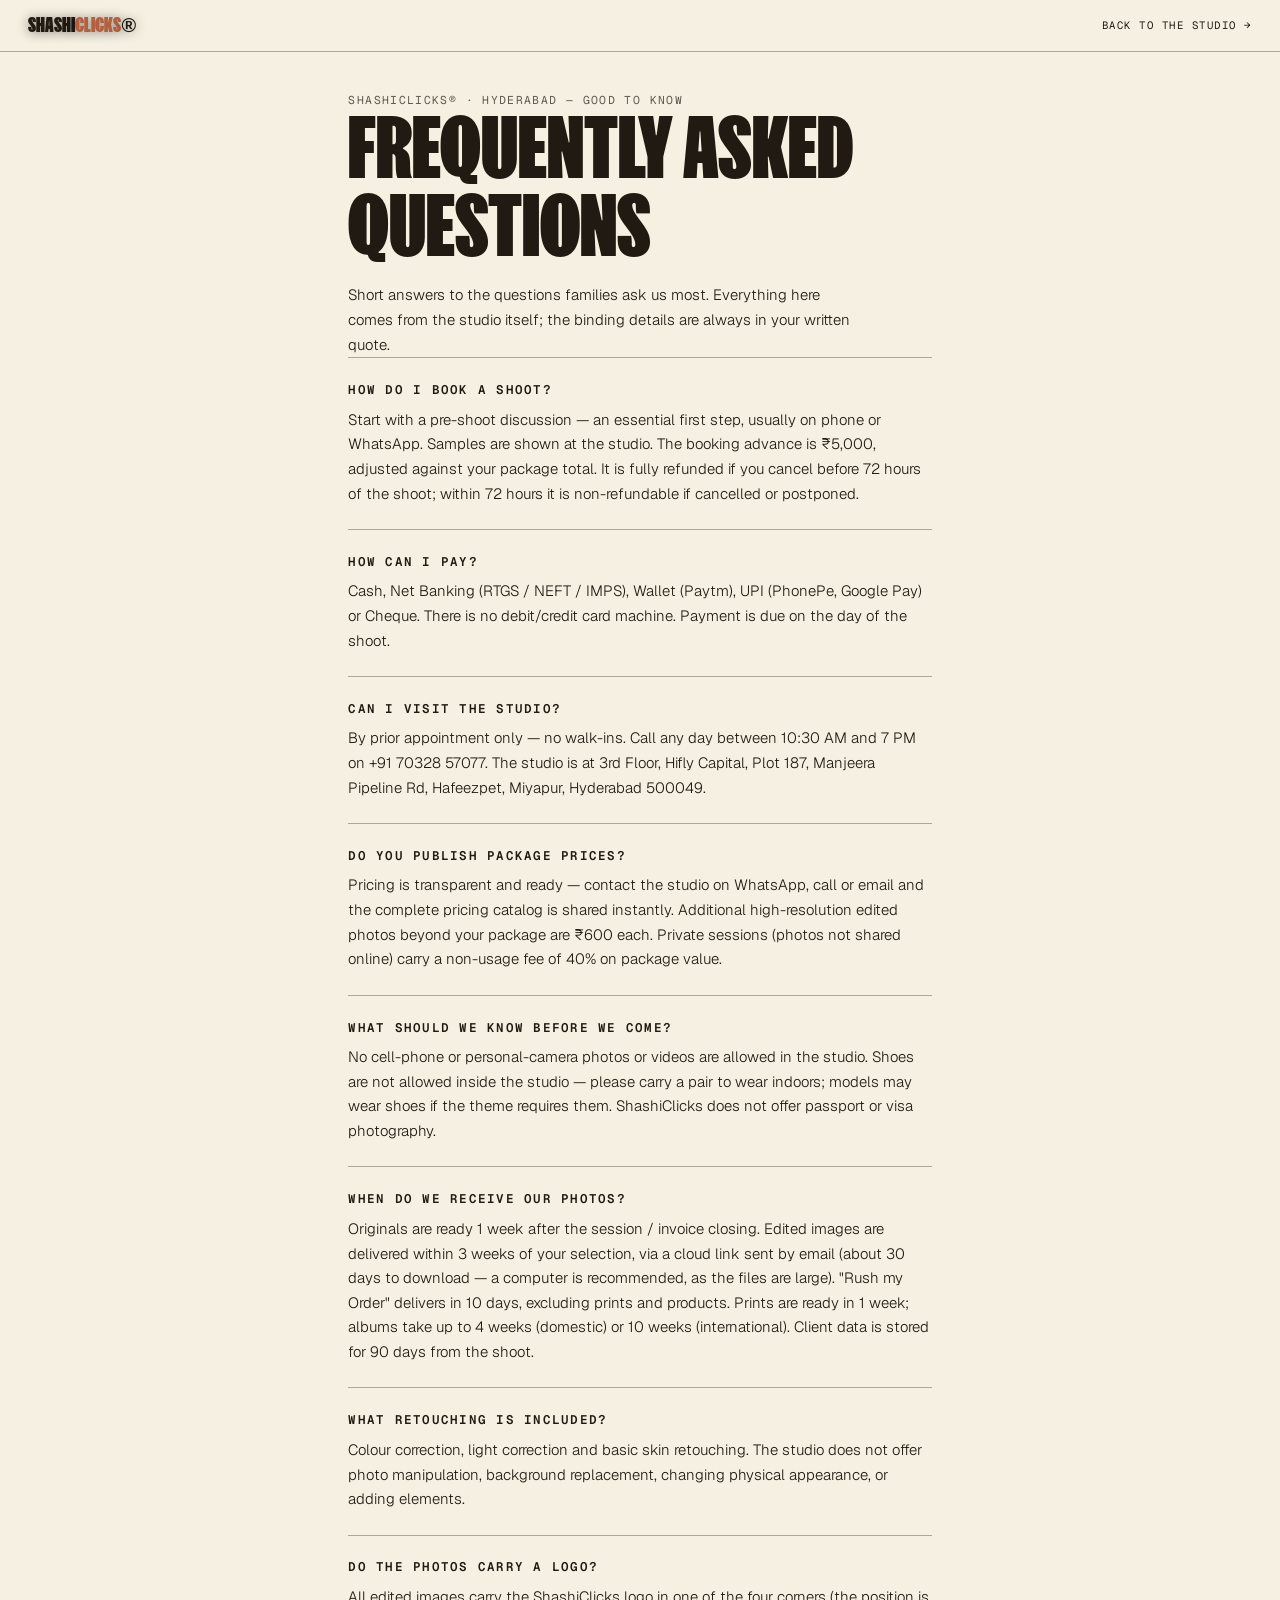
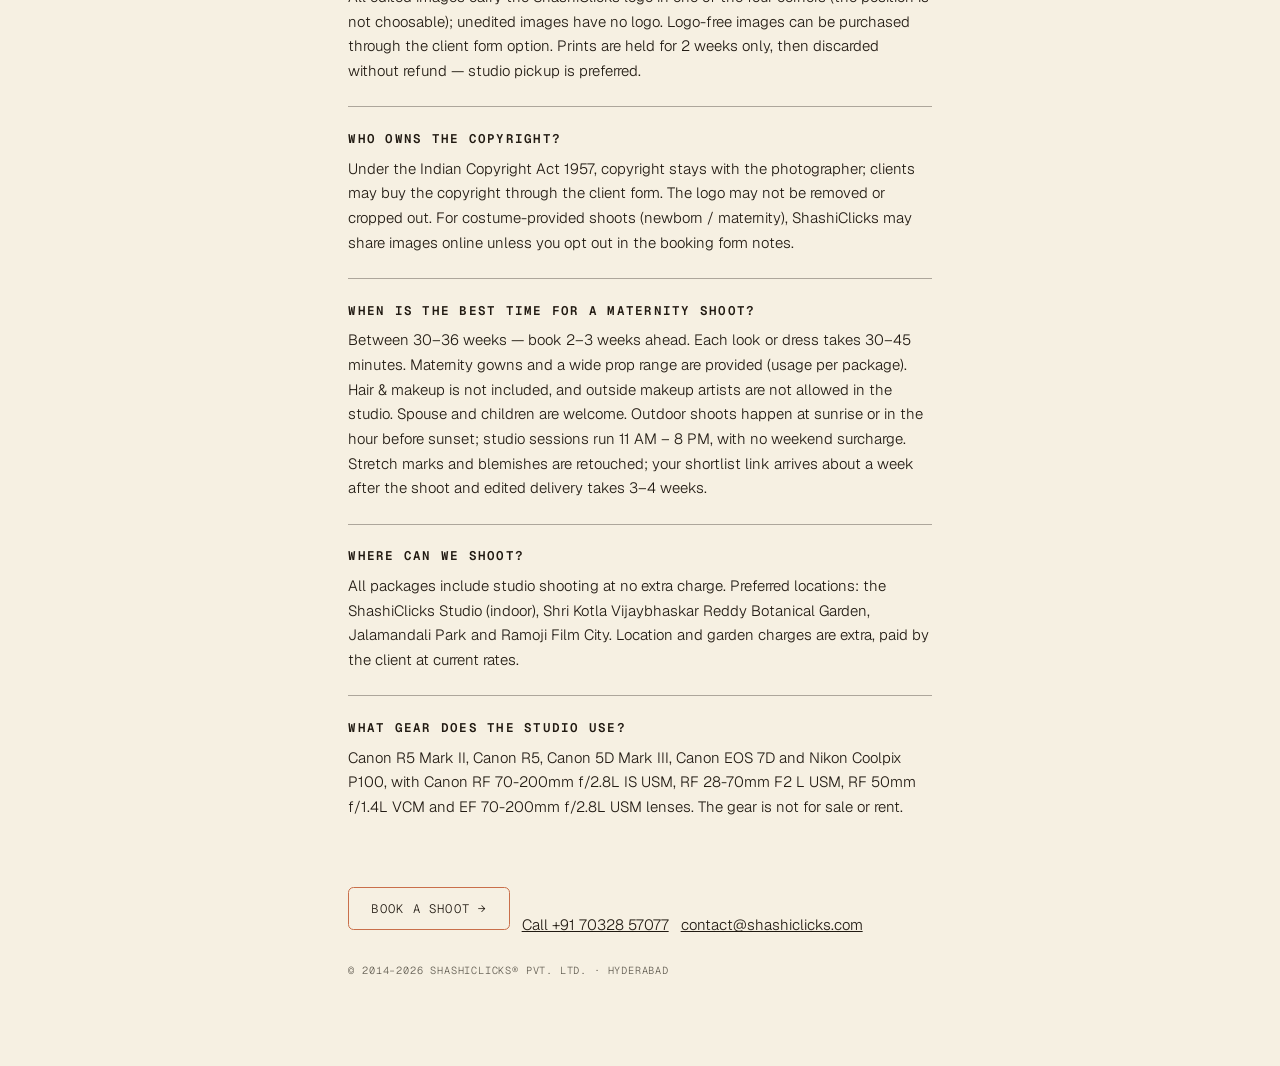
==== commit 70912029: "Colour restoration: reference's exact colour system (flat #161310/#0B0A08/#12100D stages, creams #ED" ====
--- a/faq.html
+++ b/faq.html
@@ -5,8 +5,8 @@
 <meta name="viewport" content="width=device-width, initial-scale=1.0">
 <title>FAQ — ShashiClicks Hyderabad</title>
 <meta name="description" content="Questions about booking a shoot at ShashiClicks Hyderabad — deposit, delivery timelines, studio rules, retouching and copyright, answered from the studio's own FAQ.">
-<meta name="theme-color" content="#0D0A07">
-<link rel="stylesheet" href="css/main.css?v=5">
+<meta name="theme-color" content="#161310">
+<link rel="stylesheet" href="css/main.css?v=8">
 </head>
 <body class="doc">
 <header class="doc__bar">
--- a/css/main.css
+++ b/css/main.css
@@ -1,14 +1,17 @@
-/* ShashiClicks — own code. Palette: theme brand (black + gold). Layout/motion values from the reference dossier. */
+/* ShashiClicks — own code. Palette: the reference's exact colour system
+   (mirror CSS: --scene-bg #161310, --court-bg #0B0A08, --court-bg-2 #12100D,
+   --sand #EDE4D2, --cream #F6F0E2, --ink #211A12, --terra #C96F4A).
+   Layout/motion values from the reference dossier. */
 @font-face{font-family:"FK Screamer";src:url("../assets/fonts/FKScreamer-Black.woff2") format("woff2");font-weight:100 900;font-display:swap}
 @font-face{font-family:"Geist";src:url("../assets/fonts/Geist-Variable.woff2") format("woff2");font-weight:100 900;font-display:swap}
 @font-face{font-family:"Geist Mono";src:url("../assets/fonts/GeistMono-Variable.woff2") format("woff2");font-weight:100 900;font-display:swap}
 @font-face{font-family:"Caveat";src:url("../assets/fonts/Caveat-Variable-latin.woff2") format("woff2");font-weight:400 700;font-display:swap}
 :root{
-  --scene:#0D0A07; --court:#070503; --court2:#100C08; --panel:#17120B;
-  --ink:#1E1509; --sand:#EDE4D2; --cream:#F6F0E2;
-  --gold:#C9A227; --gold-hover:#A9871D; --taupe:#8A7F6C; --taupe-deep:#5E5648;
+  --scene:#161310; --court:#0B0A08; --court2:#12100D; --panel:#17130F;
+  --ink:#211A12; --sand:#EDE4D2; --cream:#F6F0E2;
+  --gold:#C96F4A; --gold-hover:#B4603E; --taupe:#706A5E; --taupe-deep:#5E594E;
   --white-soft:rgba(255,250,240,.8); --white-dim:rgba(255,250,240,.55);
-  --hairline:rgba(255,250,240,.22); --line-strong:rgba(30,21,9,.34);
+  --hairline:rgba(255,250,240,.22); --line-strong:rgba(33,26,18,.34);
   --ease-default:cubic-bezier(.625,.05,0,1);
   --duration-fast:.15s; --duration-normal:.3s; --duration-slow:.6s;
   --display:"FK Screamer","FK Screamer PT",Impact,sans-serif;
@@ -35,20 +38,20 @@
 .loader__skip{position:absolute;top:2em;right:2em;font-family:var(--mono);font-size:.8em;color:var(--sand);background:transparent;border:1px solid var(--hairline);border-radius:9999px;padding:.6em 1.4em;cursor:pointer;opacity:0;transition:opacity .3s;z-index:2}
 .loader__skip.show{opacity:1}
 /* ---------- Shot-clock HUD ---------- */
-.hud{position:fixed;right:2.2em;bottom:2em;z-index:49;display:grid;grid-template-columns:auto auto auto;align-items:center;column-gap:1em;width:19.5em;padding:.75em 1.1em .95em;border:1px solid var(--hairline);background:rgba(13,10,7,.55);backdrop-filter:blur(8px);transition:opacity .6s var(--ease-default)}
+.hud{position:fixed;right:2.2em;bottom:2em;z-index:49;display:grid;grid-template-columns:auto auto auto;align-items:center;column-gap:1em;width:19.5em;padding:.65em 1em .8em;border:1px solid rgba(240,234,224,.24);background:rgba(11,10,8,.5);backdrop-filter:blur(10px);transition:opacity .6s var(--ease-default)}
 html.is-intro .hud{opacity:0;pointer-events:none}
 .hud__num{font-family:var(--mono);font-weight:700;font-size:2.5em;line-height:1;color:transparent;background-image:radial-gradient(circle at center,var(--gold) 1.3px,rgba(0,0,0,0) 1.5px);background-size:5px 5px;-webkit-background-clip:text;background-clip:text;min-width:1.9em}
 .hud__meta{display:flex;flex-direction:column;gap:.35em;font-family:var(--mono);font-size:.66em;text-transform:uppercase;letter-spacing:.12em;color:var(--white-soft)}
 .hud__meta span:last-child{color:var(--white-dim)}
-.hud__play{justify-self:end;border:1px solid var(--hairline);color:var(--gold);font-size:.7em;padding:.9em .8em .9em 1em}
-.hud__ticks{grid-column:1/-1;display:flex;gap:2px;margin-top:.7em}
-.hud__ticks i{flex:1;height:.5em;background:rgba(255,250,240,.18)}
+.hud__play{justify-self:end;border:1px solid rgba(240,234,224,.24);color:var(--gold);font-size:.7em;padding:.9em .8em .9em 1em}
+.hud__ticks{grid-column:1/-1;display:flex;gap:3px;margin-top:.65em;align-items:flex-end}
+.hud__ticks i{flex:none;width:2px;height:.62em;background:rgba(240,234,224,.07)}
 .hud__ticks i.on{background:var(--gold)}
-.hud--light{background:rgba(246,240,226,.78);border-color:rgba(30,21,9,.28)}
+.hud--light{background:rgba(246,240,226,.55);border-color:rgba(33,26,18,.26)}
 .hud--light .hud__meta{color:var(--ink)}
 .hud--light .hud__meta span:last-child{color:var(--taupe-deep)}
-.hud--light .hud__play{border-color:rgba(30,21,9,.3);color:var(--gold-hover)}
-.hud--light .hud__ticks i{background:rgba(30,21,9,.18)}
+.hud--light .hud__play{border-color:rgba(33,26,18,.26);color:var(--gold-hover)}
+.hud--light .hud__ticks i{background:rgba(33,26,18,.08)}
 .hud--light .hud__ticks i.on{background:var(--gold-hover)}
 /* ---------- Top bar ---------- */
 .bar{position:absolute;top:0;left:0;right:0;z-index:50;display:flex;align-items:center;justify-content:space-between;padding:1.4em 4em;transition:opacity .6s var(--ease-default)}
@@ -65,103 +68,119 @@
 .btn--dark{background:var(--ink);border-color:var(--ink);color:var(--cream)}
 .btn--dark .btn__arr{background:var(--cream);color:var(--ink)}
 .btn--dark:hover{background:#000;border-color:#000}
-.btn--ghost{border-color:var(--hairline);background:rgba(13,10,7,.25);backdrop-filter:blur(6px)}
+.btn--ghost{border-color:var(--hairline);background:rgba(22,19,16,.25);backdrop-filter:blur(6px)}
 .btn--ghost:hover{border-color:var(--gold);color:var(--gold)}
 /* ---------- Hero ---------- */
 .hero{position:relative;height:100svh;min-height:560px;overflow:hidden;background:var(--scene)}
 .hero__bg{position:absolute;inset:0}
 .hero__bg img{width:100%;height:100%;object-fit:cover;opacity:.8}
-.hero__bg::after{content:"";position:absolute;inset:0;background:linear-gradient(180deg,rgba(13,10,7,.38),rgba(13,10,7,.02) 42%,rgba(13,10,7,.5))}
-.hero__inner{position:relative;z-index:2;height:100%;display:flex;flex-direction:column;justify-content:flex-start;padding:16.5svh 4em 0}
-.hero__h1{font-family:var(--display);font-weight:900;text-transform:uppercase;line-height:.92;font-size:9.2em;color:var(--sand);white-space:nowrap;text-shadow:0 2px 30px rgba(0,0,0,.25)}
-.hero__h2{font-family:var(--display);font-weight:900;text-transform:uppercase;line-height:.95;font-size:3.1em;color:var(--gold);margin-top:.45em}
+.hero__bg::after{content:"";position:absolute;inset:0;background:linear-gradient(180deg,rgba(22,19,16,.55),rgba(22,19,16,.08) 46%,rgba(22,19,16,.5))}
+.hero__fill{position:absolute;z-index:2;top:16svh;left:0;right:0;padding:0 4rem;font-family:var(--display);font-weight:900;text-transform:uppercase;line-height:.92;font-size:11.6em;white-space:nowrap;color:var(--sand)}
+@supports ((-webkit-background-clip:text) or (background-clip:text)){
+  /* fill = the RAW hero photo itself at full-frame alignment, clipped
+     into the letters exactly as the reference fills its headline with
+     its own hero image — no treated copy, no filters */
+  .hero__fill{background-image:url("../assets/img/hero.webp");background-size:100vw 66.7vw;background-position:50% calc(-19.3svh);-webkit-background-clip:text;background-clip:text;color:transparent}
+}
+.hero__scrim{display:none}
+.hero__fg{position:absolute;z-index:3;inset:0;width:100%;height:100%;object-fit:cover;pointer-events:none}
+.hero__inner{position:relative;z-index:4;height:100%;display:flex;flex-direction:column;justify-content:flex-start;padding:37.5svh 4em 0}
+.hero__h2{font-family:var(--display);font-weight:900;text-transform:uppercase;line-height:.95;font-size:3.1em;color:#FFBC84;margin-top:.45em;text-shadow:0 2px 24px rgba(0,0,0,.35)}
 .hero__sub{max-width:25em;margin-top:2.4em;font-size:1.05em;font-weight:300;line-height:1.55;color:var(--white-soft)}
 .hero__sub b{color:var(--sand);font-weight:600}
 .hero__btns{display:flex;flex-wrap:wrap;gap:1em;margin-top:2.4em}
-.hero__ticker{position:absolute;z-index:2;left:50%;bottom:3em;transform:translateX(-50%);display:flex;align-items:center;gap:.8em;font-family:var(--mono);font-size:.78em;text-transform:uppercase;letter-spacing:.22em;color:var(--white-soft);white-space:nowrap}
+.hero__ticker{position:absolute;z-index:4;left:50%;bottom:3em;transform:translateX(-50%);display:flex;align-items:center;gap:.8em;font-family:var(--mono);font-size:.78em;text-transform:uppercase;letter-spacing:.22em;color:var(--white-soft);white-space:nowrap}
 .hero__ticker .dot{width:.5em;height:.5em;border-radius:50%;background:var(--gold);flex:none}
 .hero__ticker span:last-child{transition:opacity .4s}
-.hero__spec{position:absolute;z-index:2;right:4em;bottom:12em;display:flex;align-items:center;gap:.9em;border:1px solid var(--hairline);background:rgba(13,10,7,.38);backdrop-filter:blur(8px);padding:.6em .9em .6em .6em;font-family:var(--mono);font-size:.68em;text-transform:uppercase;letter-spacing:.1em;line-height:1.7;color:var(--sand)}
-.hero__spec img{width:3.6em;height:2.8em;object-fit:cover}
-.hero__spec span{color:var(--white-dim)}
-.hero__scroll{position:absolute;z-index:2;left:4em;bottom:3em;font-family:var(--mono);font-size:.72em;text-transform:uppercase;letter-spacing:.14em;color:var(--white-dim)}
+.hero__reticle{position:absolute;z-index:4;right:3.4em;bottom:2.4em;display:flex;flex-direction:column;align-items:center;gap:.45em;color:var(--white-soft);pointer-events:none}
+.hero__reticle::before,.hero__reticle::after{content:"";position:absolute;width:1.1em;height:1.1em;border:0 solid rgba(255,250,240,.5)}
+.hero__reticle::before{top:-.9em;left:-.9em;border-top-width:1px;border-left-width:1px}
+.hero__reticle::after{bottom:-.9em;right:-.9em;border-bottom-width:1px;border-right-width:1px}
+.hr__ring{width:8.6em;height:8.6em}
+.hr__lab{font-family:var(--mono);font-size:.6em;text-transform:uppercase;letter-spacing:.18em;color:var(--white-dim);line-height:1}
+.hr__lab--t{color:var(--gold)}
+.hr__lab--b{color:var(--white-soft)}
+.hero__scroll{position:absolute;z-index:4;left:4em;bottom:3em;font-family:var(--mono);font-size:.72em;text-transform:uppercase;letter-spacing:.14em;color:var(--white-dim)}
 /* ---------- Court / Journey (200vh sticky, WebGL helix) ---------- */
 .court{position:relative;height:200vh;background:var(--court)}
 .court__stage{position:sticky;top:0;height:100svh;overflow:hidden}
-.court__big{position:absolute;z-index:1;top:33%;left:0;font-family:var(--display);font-weight:900;text-transform:uppercase;line-height:.95;font-size:7.8em;color:var(--sand);opacity:.92;white-space:nowrap;will-change:transform}
-.court__rays{position:absolute;z-index:3;inset:0;pointer-events:none;background:conic-gradient(from 205deg at 82% -12%,transparent 0deg,rgba(255,214,161,.13) 14deg,transparent 30deg,rgba(255,214,161,.07) 44deg,transparent 60deg);mix-blend-mode:screen}
+.court__big{position:absolute;z-index:1;top:31%;left:0;right:0;text-align:center;font-family:var(--display);font-weight:900;text-transform:uppercase;line-height:.95;font-size:11em;color:var(--sand);opacity:.94;white-space:nowrap;will-change:transform}
+.court__rays{position:absolute;z-index:3;inset:0;pointer-events:none;background:conic-gradient(from 205deg at 84% -14%,transparent 0deg,rgba(255,214,161,.30) 13deg,rgba(255,214,161,.10) 22deg,transparent 34deg,rgba(255,214,161,.16) 46deg,transparent 62deg),radial-gradient(52% 40% at 84% -6%,rgba(255,214,161,.30),rgba(255,214,161,0) 70%);mix-blend-mode:screen}
 .court canvas{position:absolute;z-index:2;inset:0;width:100%;height:100%}
+#journeyGL{z-index:2;opacity:0;transition:opacity .8s ease}
+#journeyGL.on{opacity:1}
 .court__poster{position:absolute;z-index:2;inset:0;width:100%;height:100%;object-fit:cover;display:none}
 .court--fallback canvas{display:none}
 .court--fallback .court__poster{display:block}
-.court__glow{position:absolute;z-index:3;left:0;right:0;bottom:0;height:34%;pointer-events:none;background:radial-gradient(60% 100% at 50% 108%,rgba(201,162,39,.28),rgba(201,162,39,0) 70%)}
-.court__proof{position:absolute;z-index:4;left:4em;bottom:3.2em;font-family:var(--mono);font-size:.74em;text-transform:uppercase;letter-spacing:.1em;line-height:2;color:var(--white-dim)}
-.court__proof b{color:var(--gold);font-weight:600}
+.court__glow{display:none}
 /* ---------- Tech / Specialities (pinned stage) ---------- */
 .tech{position:relative;background:var(--court2)}
 .tech__pin{position:relative;height:100svh;overflow:hidden}
 .tech__intro{position:absolute;inset:0;display:flex;align-items:center;padding:0 4em}
 .tech__intro h2{font-family:var(--display);font-weight:900;text-transform:uppercase;line-height:.98;font-size:6.4em;color:var(--sand)}
 .tech__intro h2 .cf{background:linear-gradient(92deg,var(--sand) 10%,var(--gold) 58%,rgba(237,228,210,.28) 95%);-webkit-background-clip:text;background-clip:text;color:transparent}
-.tech__intro-meta{position:absolute;right:4em;top:60%;font-family:var(--mono);font-size:.8em;text-transform:uppercase;letter-spacing:.14em;line-height:2.1;color:var(--white-dim)}
-.tech__panel{position:absolute;inset:0;display:flex;align-items:center;justify-content:center;visibility:hidden}
-.tcard2{position:relative;width:33em;height:37em;border-radius:.6em;overflow:hidden;box-shadow:0 40px 90px rgba(0,0,0,.55);background:var(--panel)}
+.tech__intro-meta{position:absolute;right:4em;top:64%;font-family:var(--mono);font-size:.8em;text-transform:uppercase;letter-spacing:.14em;line-height:2.1;color:var(--white-dim)}
+.tech__panel{position:absolute;inset:0;display:flex;align-items:center;justify-content:center}
+.tcard2{position:relative;width:32.2em;height:36.9em;overflow:hidden;box-shadow:0 40px 90px rgba(0,0,0,.55);background:var(--panel);will-change:transform}
 .tcard2 img.bg{position:absolute;inset:0;width:100%;height:100%;object-fit:cover}
-.tcard2::after{content:"";position:absolute;inset:0;background:linear-gradient(180deg,rgba(7,5,3,.05) 45%,rgba(7,5,3,.88))}
-.tcard2__info{position:absolute;z-index:2;left:1.8em;right:1.8em;bottom:1.7em}
-.tcard2__hud{display:flex;justify-content:space-between;font-family:var(--mono);font-size:.72em;text-transform:uppercase;letter-spacing:.12em;color:var(--gold);border-bottom:1px solid var(--hairline);padding-bottom:.8em;margin-bottom:1em}
-.tcard2__info h3{font-family:var(--display);font-weight:900;text-transform:uppercase;font-size:3em;line-height:.95;color:var(--sand)}
-.tcard2__info p{margin-top:.6em;font-size:.98em;font-weight:300;color:var(--white-soft);max-width:25em}
+.tcard2__info{position:absolute;z-index:2;left:1.7em;right:1.7em;bottom:1.6em;text-shadow:0 1px 14px rgba(0,0,0,.45)}
+.tcard2__hud{display:flex;justify-content:space-between;font-family:var(--mono);font-size:.72em;text-transform:uppercase;letter-spacing:.12em;color:rgba(255,250,240,.85);border-bottom:1px solid rgba(255,250,240,.4);padding-bottom:.8em;margin-bottom:.9em}
+.tcard2__info h3{font-family:var(--body);font-weight:700;text-transform:uppercase;font-size:1.75em;line-height:1.08;color:#fff;letter-spacing:.01em}
+.tcard2__info p{margin-top:.55em;font-size:.84em;font-weight:400;color:rgba(255,250,240,.92);max-width:26em;line-height:1.45}
 /* ---------- Names (full-bleed pinned stage) ---------- */
 .names{position:relative;height:100svh;overflow:hidden;background:var(--scene)}
 .names__stage{position:absolute;inset:0;overflow:hidden}
 .names__photo{position:absolute;inset:0;width:100%;height:100%;object-fit:cover;object-position:42% center;will-change:transform}
-.names__stage::after{content:"";position:absolute;inset:0;background:linear-gradient(90deg,rgba(13,10,7,.28),rgba(13,10,7,0) 45%,rgba(13,10,7,.18));pointer-events:none}
+.names__stage::after{content:"";position:absolute;inset:0;background:linear-gradient(90deg,rgba(22,19,16,.28),rgba(22,19,16,0) 45%,rgba(22,19,16,.18));pointer-events:none}
 .names canvas{position:absolute;inset:0;width:100%;height:100%;z-index:2}
-.names__big{position:absolute;z-index:3;top:.42em;left:.38em;font-family:var(--display);font-weight:900;text-transform:uppercase;line-height:.92;font-size:10.5em;color:var(--gold);text-shadow:0 4px 40px rgba(0,0,0,.3)}
-.names__vert{position:absolute;z-index:3;right:24%;top:66%;transform:translateY(-50%) rotate(180deg);writing-mode:vertical-rl;font-family:var(--display);font-weight:900;text-transform:uppercase;font-size:3.8em;line-height:1;color:var(--sand);text-shadow:0 2px 24px rgba(0,0,0,.5);white-space:nowrap}
-.names__panel{position:absolute;z-index:4;right:4em;top:6.2em;width:23em;background:rgba(13,10,7,.84);backdrop-filter:blur(14px);border:1px solid var(--hairline);border-radius:.8em;padding:1.6em}
-.names__panel p{font-size:.95em;font-weight:300;line-height:1.55;color:var(--white-soft)}
-.names__panel label{font-family:var(--mono);font-size:.7em;text-transform:uppercase;letter-spacing:.1em;color:var(--gold);display:block;margin:1.3em 0 .6em}
-.names__row{display:flex;gap:.8em;align-items:stretch}
-.names__row input{flex:1;min-width:0;background:rgba(7,5,3,.55);border:1px solid var(--hairline);border-radius:.4em;color:var(--sand);font-family:var(--body);font-size:1em;padding:.7em .9em;outline:none;transition:border-color var(--duration-normal)}
-.names__row input:focus{border-color:var(--gold)}
-.names__mono{display:grid;place-items:center;min-width:2.2em;font-family:var(--display);font-weight:900;font-size:1.9em;color:var(--gold);border:1px solid var(--hairline);border-radius:.4em;padding:0 .3em}
+.names__big{position:absolute;z-index:3;top:.18em;left:.24em;font-family:var(--display);font-weight:900;text-transform:uppercase;line-height:.92;font-size:14.4em;color:var(--gold);text-shadow:0 4px 40px rgba(0,0,0,.3)}
+.names__bracket{position:absolute;z-index:3;left:56.5%;top:36%;width:9.5em;height:16em;border:1px solid rgba(255,250,240,.4);pointer-events:none}
+.names__vert{position:absolute;z-index:3;left:60.8%;top:52%;transform:translate(-50%,-50%) rotate(-90deg);font-family:var(--display);font-weight:900;text-transform:uppercase;font-size:5.9em;line-height:1;color:var(--sand);text-shadow:0 2px 24px rgba(0,0,0,.55);white-space:nowrap;letter-spacing:.02em}
+.names__panel{position:absolute;z-index:4;right:4em;top:6.4em;width:24.5em;background:rgba(246,240,226,.86);backdrop-filter:blur(14px);border:1px solid rgba(255,255,255,.55);border-radius:.45em;padding:1.7em 1.8em;color:var(--ink);box-shadow:0 30px 60px rgba(0,0,0,.28)}
+.names__panel h3{font-family:var(--mono);font-weight:700;font-size:1.5em;text-transform:uppercase;letter-spacing:.05em;color:var(--ink);margin-bottom:.6em}
+.names__panel p{font-size:.95em;font-weight:300;line-height:1.6;color:rgba(33,26,18,.8)}
+.names__cta{display:inline-flex;align-items:center;margin-top:1.4em;background:var(--ink);border:1px solid var(--ink);color:var(--cream);font-family:var(--mono);font-size:.78em;text-transform:uppercase;letter-spacing:.1em;padding:.95em 1.5em;border-radius:.4em;cursor:pointer;transition:background var(--duration-normal)}
+.names__cta:hover{background:#000}
+.names__cta .btn__arr{background:var(--cream);color:var(--ink)}
+.names__panel.open .names__cta{display:none}
+.names__row{display:none;gap:.8em;align-items:stretch;margin-top:1.4em}
+.names__panel.open .names__row{display:flex}
+.names__row input{flex:1;min-width:0;background:rgba(255,255,255,.65);border:1px solid var(--line-strong);border-radius:.4em;color:var(--ink);font-family:var(--body);font-size:1em;padding:.7em .9em;outline:none;transition:border-color var(--duration-normal)}
+.names__row input:focus{border-color:var(--gold-hover)}
+.names__mono{display:grid;place-items:center;min-width:2.2em;font-family:var(--display);font-weight:900;font-size:1.9em;color:var(--gold-hover);border:1px solid var(--line-strong);border-radius:.4em;padding:0 .3em}
 /* ---------- Testimonials ---------- */
 .testi{position:relative;height:79.25em;background:var(--court);overflow:hidden}
 .testi__lines{position:absolute;inset:0;pointer-events:none}
 .testi__lines::before,.testi__lines::after{content:"";position:absolute;border:1px solid rgba(237,228,210,.07);border-radius:50%}
 .testi__lines::before{width:56em;height:56em;left:-14em;top:16em}
 .testi__lines::after{width:70em;height:70em;right:-22em;top:-18em}
-.testi__h{position:absolute;z-index:1;top:.55em;left:0;padding-left:.53em;font-family:var(--display);font-weight:900;text-transform:uppercase;line-height:.92;font-size:10em;color:var(--sand)}
+.testi__h{position:absolute;z-index:1;top:.4em;left:0;padding-left:.32em;font-family:var(--display);font-weight:900;text-transform:uppercase;line-height:.92;font-size:13.8em;color:var(--sand)}
 .testi__h span{display:block}
-.testi__h .l2{margin-left:1.8em}
-.testi__h .l3{margin-left:.06em}
+.testi__h .l2{margin-left:.04em}
 .testi__h i{font-style:normal;color:var(--gold)}
-.vcard{position:absolute;z-index:2;width:17.5em;padding:0;border:1px solid var(--hairline);border-radius:.5em;overflow:hidden;background:var(--panel);cursor:pointer;text-align:left;color:var(--sand);font-family:var(--body)}
-.vcard__media{position:relative;aspect-ratio:9/13;overflow:hidden}
+.vcard{position:absolute;z-index:2;width:16em;padding:0;border:0;background:transparent;cursor:pointer;text-align:left;color:var(--sand);font-family:var(--body)}
+.vcard__media{position:relative;aspect-ratio:9/16;overflow:hidden;border:1px solid var(--hairline)}
 .vcard__media img{width:100%;height:100%;object-fit:cover}
-.vcard__media::after{content:"";position:absolute;inset:0;background:linear-gradient(180deg,rgba(7,5,3,.35),transparent 30%,transparent 72%,rgba(7,5,3,.45))}
+.vcard__media::after{content:"";position:absolute;inset:0;background:linear-gradient(180deg,rgba(11,10,8,.35),transparent 30%,transparent 72%,rgba(11,10,8,.45))}
 .vcard__hud{position:absolute;z-index:2;top:.9em;left:1.1em;right:1.1em;display:flex;justify-content:space-between;font-family:var(--mono);font-size:.62em;text-transform:uppercase;letter-spacing:.1em;color:var(--white-soft);text-shadow:0 1px 8px rgba(0,0,0,.8)}
 .vcard__hud .rec{color:#E58B66}
 .vcard__hud--bot{top:auto;bottom:.9em}
-.vcard__play{position:absolute;z-index:2;left:50%;top:50%;transform:translate(-50%,-50%);width:3.6em;height:3.6em;border:1px solid var(--hairline);border-radius:50%;display:grid;place-items:center;background:rgba(13,10,7,.45);backdrop-filter:blur(4px);color:var(--sand);font-size:.8em;padding-left:.25em}
-.vcard__who{padding:.95em 1.1em 1.1em;font-family:var(--mono);font-size:.74em;text-transform:uppercase;letter-spacing:.08em;color:var(--gold)}
+.vcard__play{position:absolute;z-index:2;left:50%;top:50%;transform:translate(-50%,-50%);width:3.6em;height:3.6em;border:1px solid var(--hairline);border-radius:50%;display:grid;place-items:center;background:rgba(22,19,16,.45);backdrop-filter:blur(4px);color:var(--sand);font-size:.8em;padding-left:.25em}
+.vcard__who{padding:.85em .1em 0;font-family:var(--mono);font-size:.74em;text-transform:uppercase;letter-spacing:.08em;color:var(--sand)}
 .vcard__who small{display:block;color:var(--taupe);margin-top:.35em;font-size:.86em;letter-spacing:.05em}
-.vcard--a{right:5em;top:4.5em}
-.vcard--b{left:5em;top:34em}
-.vcard--c{right:5em;top:38.5em}
-.vcard--d{left:29.5em;top:37em;width:14.5em}
-.vcard--d .vcard__media{aspect-ratio:9/12}
-.vquote{position:absolute;z-index:3;width:19em;font-family:var(--hand);font-size:1.7em;line-height:1.3;color:var(--sand)}
+.vcard--a{right:5em;top:3em}
+.vcard--b{left:6em;top:35em}
+.vcard--c{right:6em;top:40em}
+.vcard--d{left:31em;top:38em;width:13.5em}
+.vquote{position:absolute;z-index:3;width:17.5em;font-family:var(--hand);font-size:2em;line-height:1.28;color:var(--sand)}
 .vquote::before{content:"";display:block;width:2.2em;height:2px;background:var(--gold);margin-bottom:.55em}
 .vquote b{color:var(--gold);font-weight:400}
-.vquote--a{right:390px;top:380px}
-.vquote--b{left:520px;top:830px}
-.vquote--c{left:740px;top:680px}
-.vquote--d{left:120px;top:1010px;width:15.5em}
+.vquote--a{right:390px;top:400px}
+.vquote--b{left:520px;top:860px}
+.vquote--c{left:730px;top:700px}
+.vquote--d{left:130px;top:1060px;width:14.5em}
 /* lightbox */
-.lb{position:fixed;inset:0;z-index:70;background:rgba(7,5,3,.94);display:none;align-items:center;justify-content:center;padding:2em}
+.lb{position:fixed;inset:0;z-index:70;background:rgba(11,10,8,.94);display:none;align-items:center;justify-content:center;padding:2em}
 .lb.is-open{display:flex}
 .lb__box{width:min(64em,94vw);background:var(--panel);border:1px solid var(--hairline);border-radius:1em;padding:2.4em;position:relative;display:grid;grid-template-columns:25em 1fr;gap:2.2em;align-items:start}
 .lb__media{aspect-ratio:16/9;background:#000;border-radius:.5em;overflow:hidden}
@@ -171,44 +190,36 @@
 .lb__film{grid-column:1/-1;font-family:var(--mono);font-size:.7em;text-transform:uppercase;letter-spacing:.08em;color:var(--taupe);border-top:1px solid var(--hairline);padding-top:1.1em}
 .lb__close{position:absolute;top:1em;right:1em;background:transparent;border:1px solid var(--hairline);color:var(--sand);border-radius:9999px;width:2.6em;height:2.6em;cursor:pointer;font-size:1em;z-index:2}
 /* ---------- Finale (410vh sticky, −80vh overlap, light stage) ---------- */
-.finale{position:relative;z-index:3;height:410vh;margin-top:-80vh;color:var(--ink)}
-.finale__stage{position:sticky;top:0;height:100svh;overflow:hidden;background:linear-gradient(180deg,#F6F0E2,#EFE3CB 55%,#E7D3AC)}
-.finale__rays{position:absolute;inset:0;pointer-events:none;background:conic-gradient(from 180deg at 50% -12%,transparent 38%,rgba(201,162,39,.14) 46%,transparent 54%,rgba(201,162,39,.10) 62%,transparent 70%),radial-gradient(70% 42% at 50% -6%,rgba(255,252,240,.9),rgba(255,252,240,0) 70%)}
-.finale__big{position:absolute;top:5.5%;left:50%;transform:translateX(-50%);font-family:var(--display);font-weight:900;text-transform:uppercase;line-height:.95;font-size:8.6em;text-align:center;color:rgba(30,21,9,.13);white-space:nowrap}
-.finale__pouches{position:absolute;top:29%;left:0;right:0;display:flex;justify-content:center;gap:4.5em}
-.pouch{width:19em;background:rgba(255,252,245,.55);border:1px solid rgba(30,21,9,.15);border-radius:.8em;padding:1.2em 1.2em 1.4em;box-shadow:0 30px 60px rgba(30,21,9,.18);backdrop-filter:blur(4px);will-change:transform}
-.pouch img{width:100%;height:19em;object-fit:cover;border-radius:.4em}
-.pouch figcaption{font-family:var(--mono);font-size:.78em;text-transform:uppercase;letter-spacing:.07em;line-height:1.8;text-align:center;color:var(--ink);margin-top:1.1em}
-.pouch figcaption b{color:var(--gold-hover)}
-.finale__cta{position:absolute;bottom:8.5%;left:0;right:0;text-align:center}
-.finale__links{display:flex;justify-content:center;gap:.7em;margin-top:1.5em;font-family:var(--mono);font-size:.8em;text-transform:uppercase;letter-spacing:.08em;color:var(--ink)}
-.finale__links a:hover{color:var(--gold-hover)}
-.finale__note{font-family:var(--mono);font-size:.72em;color:var(--taupe-deep);text-transform:uppercase;letter-spacing:.08em;margin-top:1em}
+.finale{position:relative;z-index:3;height:410vh;margin-top:-80vh;padding-top:680px;color:var(--ink)}
+.finale__stage{position:sticky;top:0;height:100svh;overflow:hidden;background:#EFE6D4}
+.finale__kick{position:absolute;top:6.2%;left:0;right:0;text-align:center;font-family:var(--mono);font-size:.8em;text-transform:uppercase;letter-spacing:.32em;color:rgba(33,26,18,.55)}
+.finale__big{position:absolute;top:10.5%;left:50%;transform:translateX(-50%);font-family:var(--display);font-weight:900;text-transform:uppercase;line-height:.95;font-size:6.9em;text-align:center;color:var(--ink);white-space:nowrap}
+.finale__big span{color:var(--gold)}
+.finale__pouches{position:absolute;top:31%;left:0;right:0;display:flex;justify-content:center;align-items:flex-start;gap:4.5em}
+.pouch{width:21.4em;background:rgba(255,255,255,.26);border:1px solid rgba(255,255,255,.7);border-radius:.2em;padding:.32em;box-shadow:0 22px 40px rgba(30,21,9,.13);backdrop-filter:blur(6px);will-change:transform}
+.pouch:nth-child(2){margin-top:4.2em}
+.pouch img{width:100%;height:21em;object-fit:cover;border-radius:.08em}
+.finale__cta{position:absolute;bottom:7.5%;left:0;right:0;text-align:center}
+.finale__facts{margin-top:1.5em;font-family:var(--mono);font-size:.74em;text-transform:uppercase;letter-spacing:.07em;color:var(--taupe-deep)}
+.finale__facts b{color:var(--gold-hover);font-weight:600}
 /* ---------- Dusk / founders (exact 100vh slot) ---------- */
-.dusk{position:relative;height:100vh;overflow:hidden;padding:3.2em 4em 2.6em;display:flex;flex-direction:column;justify-content:center;background:radial-gradient(135% 92% at 50% 0%,#F6EFE3 0%,#F0E3CC 26%,#DEC08B 52%,#8A6A24 76%,#2A1D08 92%,#070503 100%);color:var(--ink)}
-.dusk h2{font-family:var(--display);font-weight:900;text-transform:uppercase;line-height:.95;font-size:3.6em;color:var(--ink)}
-.dusk__grid{display:grid;grid-template-columns:1fr 1fr;gap:2em;margin-top:2.2em}
-.founder{display:flex;background:rgba(246,240,226,.94);border-radius:1em;overflow:hidden;border:1px solid var(--line-strong)}
-.founder img{width:10.5em;flex:none;object-fit:cover;object-position:top}
-.founder__body{padding:1.4em 1.6em}
-.founder__body h3{font-family:var(--display);font-weight:900;text-transform:uppercase;font-size:2em;line-height:1}
-.founder__role{font-family:var(--mono);font-size:.68em;text-transform:uppercase;letter-spacing:.1em;color:var(--gold-hover);margin:.55em 0 .8em}
-.founder__body p{font-weight:300;line-height:1.5;font-size:.86em;color:#3A2E1B}
-.dusk__vision{margin-top:2.2em;display:grid;grid-template-columns:1fr 1fr;gap:2em}
-.dusk__vision>div{background:rgba(246,240,226,.92);border:1px solid var(--line-strong);border-radius:1em;padding:1.3em 1.6em}
-.dusk__vision h4{font-family:var(--mono);font-size:.72em;text-transform:uppercase;letter-spacing:.12em;margin-bottom:.6em;color:#4A3A14}
-.dusk__vision p{font-weight:300;line-height:1.5;font-size:.92em;color:#241A0C;max-width:36em}
+.dusk{position:relative;height:100vh;overflow:hidden;padding:4.2em 4em 2.6em;display:flex;flex-direction:column;justify-content:flex-start;background:radial-gradient(135% 92% at 50% -12%,#F6EFE3 0%,#F0E3CC 30%,#E0C59E 46%,#C15A37 62%,#4A2A18 76%,#0B0A08 88%);color:var(--ink)}
+.dusk h2{font-family:var(--display);font-weight:900;text-transform:uppercase;line-height:.95;font-size:3.4em;color:var(--ink)}
+.dusk__grid{display:grid;grid-template-columns:1fr 1fr;gap:3.5em;margin-top:3em}
+.founder h3{font-family:var(--display);font-weight:900;text-transform:uppercase;font-size:5em;line-height:.95;color:var(--ink)}
+.founder__role{font-family:var(--mono);font-size:.7em;text-transform:uppercase;letter-spacing:.12em;color:rgba(33,26,18,.66);margin:.7em 0 1em}
+.founder p{font-weight:300;line-height:1.55;font-size:.94em;color:var(--ink);max-width:32em}
+.founder__line{margin-top:1.1em;font-family:var(--mono);font-size:.72em;text-transform:uppercase;letter-spacing:.06em;line-height:1.9;color:rgba(33,26,18,.66)}
 /* ---------- Footer ---------- */
 .foot{position:relative;height:88vh;min-height:540px;overflow:hidden;background:var(--court)}
 .foot__slides{position:absolute;inset:0}
 .foot__slides img{position:absolute;inset:0;width:100%;height:100%;object-fit:cover;opacity:0;animation:kenburns 24s infinite}
 .foot__slides img:nth-child(2){animation-delay:8s}.foot__slides img:nth-child(3){animation-delay:16s}
 @keyframes kenburns{0%{opacity:0;transform:scale(1)}4%{opacity:.55;transform:scale(1.02)}33%{opacity:.55}38%{opacity:0;transform:scale(1.09)}100%{opacity:0;transform:scale(1.09)}}
-.foot::after{content:"";position:absolute;inset:0;background:linear-gradient(180deg,rgba(7,5,3,.66),rgba(7,5,3,.18) 45%,rgba(7,5,3,.88))}
+.foot::after{content:"";position:absolute;inset:0;background:linear-gradient(180deg,rgba(11,10,8,.66),rgba(11,10,8,.18) 45%,rgba(11,10,8,.88))}
 .foot__inner{position:relative;z-index:2;height:100%;padding-top:4.2em;text-align:center}
 .foot__tag{font-family:var(--display);font-weight:900;text-transform:uppercase;font-size:5.4em;line-height:.95;color:var(--sand)}
 .foot__tag span{color:var(--gold)}
-.foot__sub{font-family:var(--hand);font-size:1.9em;color:var(--gold);margin-top:.35em}
 .foot__badge{position:absolute;left:4em;bottom:6.8em;width:6.5em}
 .foot__row{position:absolute;left:0;right:0;bottom:3.4em;display:flex;justify-content:center;flex-wrap:wrap;gap:2em;font-family:var(--mono);font-size:.74em;text-transform:uppercase;letter-spacing:.1em;color:var(--white-soft)}
 .foot__row a:hover{color:var(--gold)}
@@ -235,38 +246,39 @@
 @media (max-width:991px){
   .bar{padding:1.2em 2em}
   .hud{display:none}
-  .hero__inner{justify-content:flex-end;padding:0 2em 15svh}
-  .hero__h1{white-space:normal;font-size:8.4em;line-height:.95}
-  .hero__h2{font-size:2.2em}
-  .hero__sub,.hero__btns,.hero__ticker{display:none}
-  .hero__spec{display:none}
+  /* mobile: no scrim — the fill is the raw hero photo, as in the reference */
+  .hero__scrim{display:none}
+  .hero__fill{top:auto;bottom:10svh;left:0;right:0;padding:0 5vw;font-size:23.5vw;line-height:.94;white-space:normal;background-size:cover;background-position:50% 8%;z-index:5}
+  .hero__fill .w{display:block}
+  .hero__inner{display:none}
+  .hero__reticle{display:none}
   .hero__scroll{left:2em}
   .court{height:100vh}
-  .court__proof{left:2em;bottom:2.4em;font-size:.68em}
+  .court__big{font-size:4.6em}
   .tech__intro{padding:0 2em}
   .tech__intro h2{font-size:4.4em}
   .tech__intro-meta{display:none}
   .tcard2{width:26em;height:34em}
-  .names__big{font-size:7em;left:.25em}
+  .names__big{font-size:8.6em;left:.25em;top:.3em}
   .names__panel{right:3em;left:3em;top:auto;bottom:3em;width:auto}
-  .names__vert{font-size:3em;right:6%;top:34%}
+  .names__vert{font-size:3.4em;left:62%;top:36%}
+  .names__bracket{display:none}
   .testi{height:auto;overflow:visible;padding:6em 2em 5em}
-  .testi__h{position:static;font-size:5.2em;padding-left:0}
-  .testi__h .l2{margin-left:1em}
+  .testi__h{position:static;font-size:5.6em;padding-left:0}
   .testi__grid{position:relative;margin-top:3em;display:flex;flex-direction:column;gap:1.8em;align-items:center}
   .vcard{position:static;width:100%;max-width:82%}
-  .vcard__frame{padding-top:125%}
   .vquote{position:static;width:auto;max-width:26em;font-size:1.45em;align-self:stretch}
-  .finale{height:215vh;margin-top:0}
-  .finale__big{font-size:5em}
-  .finale__pouches{flex-direction:column;align-items:center;gap:2em;top:24%}
+  .finale{height:215vh;margin-top:0;padding-top:12svh}
+  .finale__kick{font-size:.62em;letter-spacing:.22em}
+  .finale__big{font-size:4.6em;top:9%}
+  .finale__pouches{flex-direction:column;align-items:center;gap:2em;top:22%}
   .pouch{width:23em}
-  .pouch img{height:11em}
-  .pouch p{font-size:.66em;letter-spacing:.03em}
-  .dusk{height:auto;min-height:100vh;padding:5em 2em 4em}
-  .dusk__grid,.dusk__vision{grid-template-columns:1fr}
-  .founder{flex-direction:column}
-  .founder img{width:100%;height:16em}
+  .pouch:nth-child(2){margin-top:0}
+  .pouch img{height:12.5em}
+  .finale__facts{font-size:.6em;padding:0 2em;line-height:2}
+  .dusk{height:auto;min-height:100vh;padding:5em 2em 4em;background:radial-gradient(100vh 92% at 50% -12%,#F6EFE3 0%,#F0E3CC 30%,#E0C59E 46%,#C15A37 62%,#4A2A18 76%,#0B0A08 88%)}
+  .dusk__grid{grid-template-columns:1fr;gap:2.6em}
+  .founder h3{font-size:3.6em}
   .foot__tag{font-size:3.6em}
   .foot__badge{display:none}
   .foot__row{gap:1.2em;padding:0 1.5em}
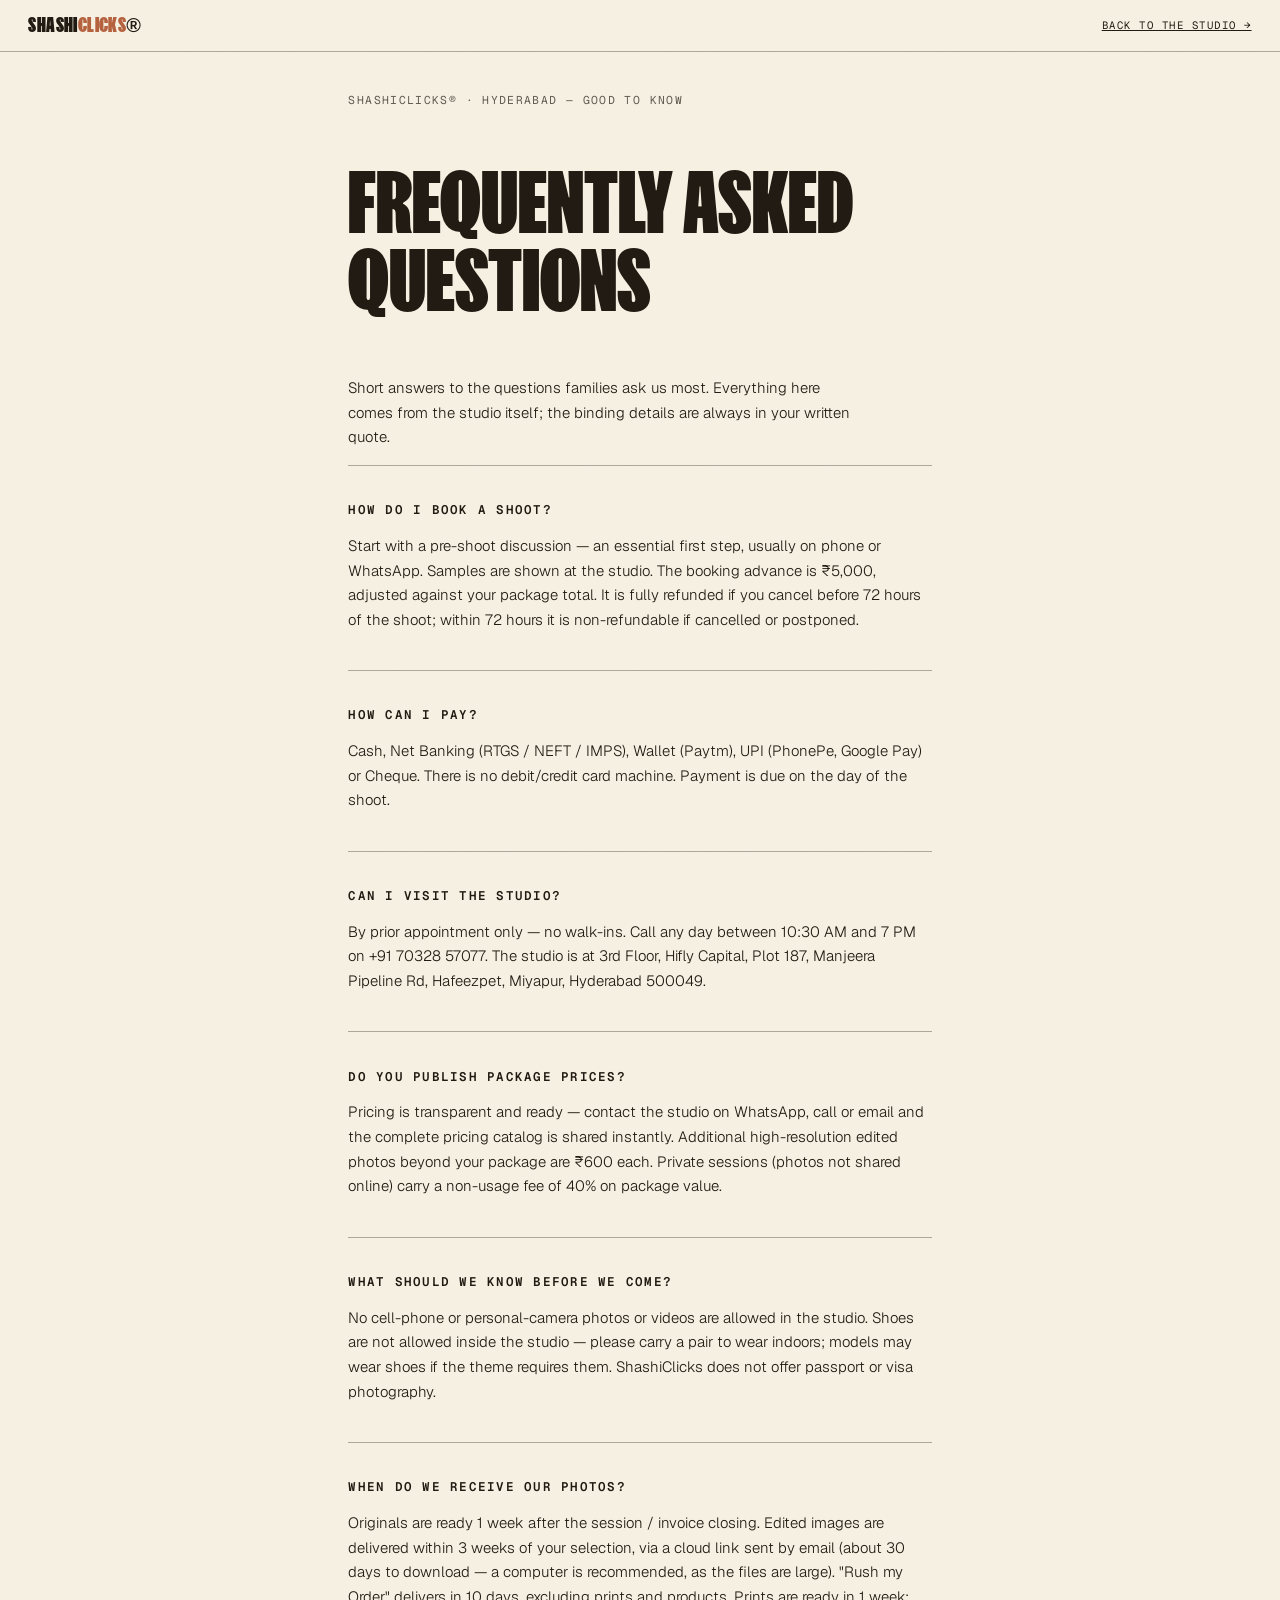
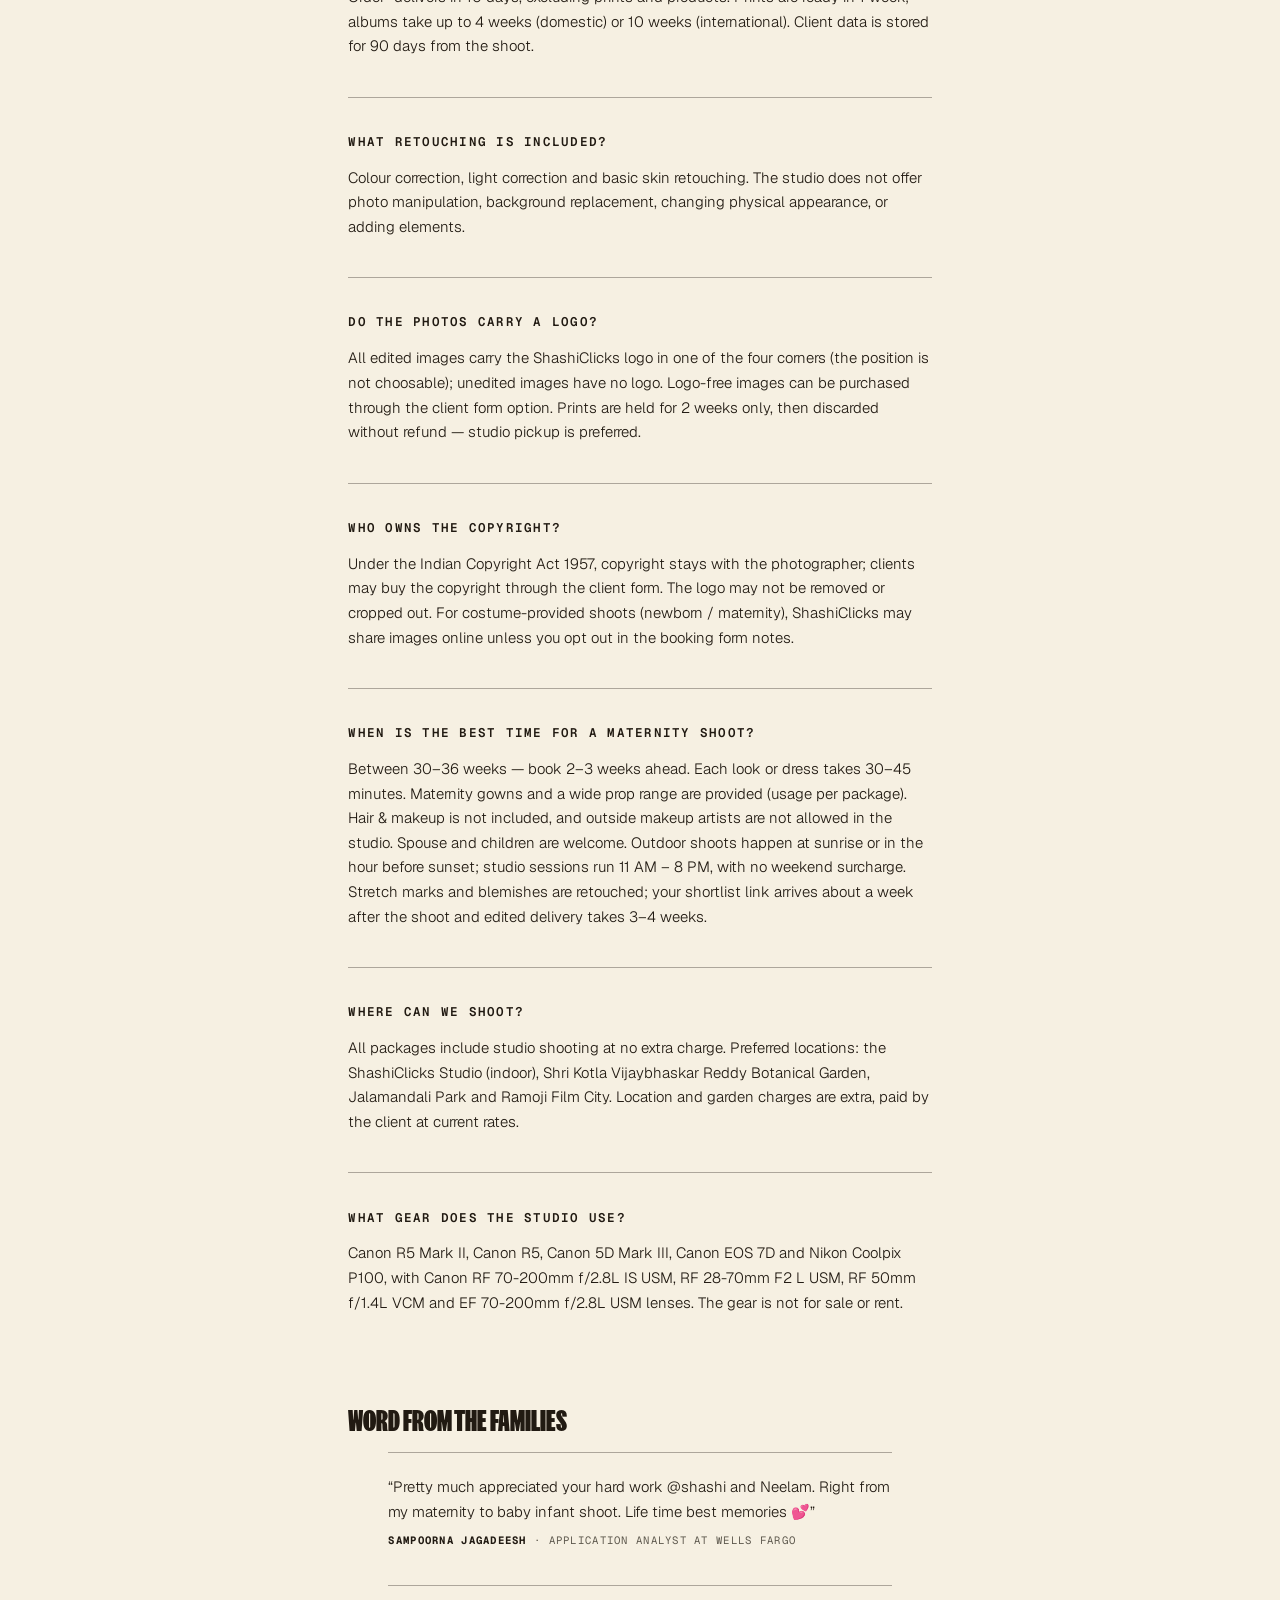
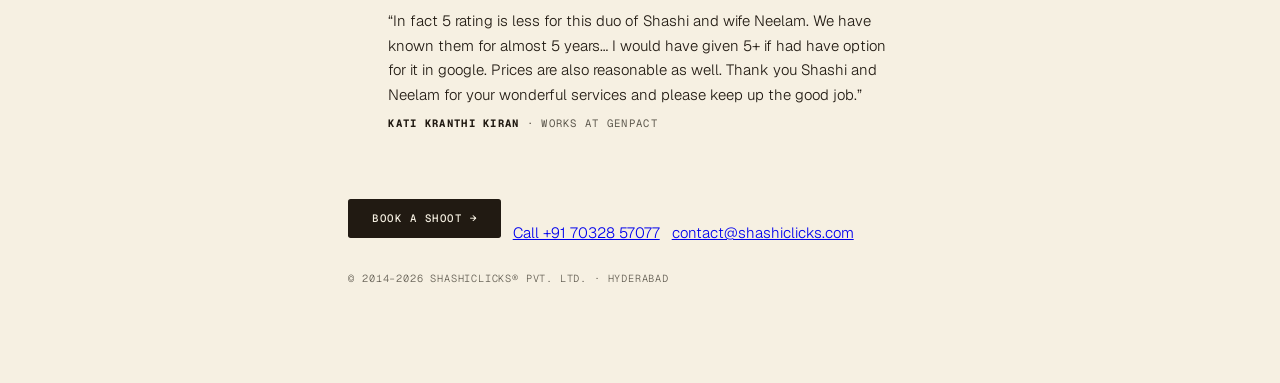
==== commit 370f564a: "Spec rebuild: WebGL shader-stack hero with blend headlines, Three helix court with Canon camera, pin" ====
--- a/faq.html
+++ b/faq.html
@@ -6,7 +6,7 @@
 <title>FAQ — ShashiClicks Hyderabad</title>
 <meta name="description" content="Questions about booking a shoot at ShashiClicks Hyderabad — deposit, delivery timelines, studio rules, retouching and copyright, answered from the studio's own FAQ.">
 <meta name="theme-color" content="#161310">
-<link rel="stylesheet" href="css/main.css?v=8">
+<link rel="stylesheet" href="css/main.css?v=11">
 </head>
 <body class="doc">
 <header class="doc__bar">
@@ -35,7 +35,11 @@
   <div class="q"><h3>Where can we shoot?</h3><p>All packages include studio shooting at no extra charge. Preferred locations: the ShashiClicks Studio (indoor), Shri Kotla Vijaybhaskar Reddy Botanical Garden, Jalamandali Park and Ramoji Film City. Location and garden charges are extra, paid by the client at current rates.</p></div>
   <div class="q"><h3>What gear does the studio use?</h3><p>Canon R5 Mark II, Canon R5, Canon 5D Mark III, Canon EOS 7D and Nikon Coolpix P100, with Canon RF 70-200mm f/2.8L IS USM, RF 28-70mm F2 L USM, RF 50mm f/1.4L VCM and EF 70-200mm f/2.8L USM lenses. The gear is not for sale or rent.</p></div>
 
-  <p style="margin-top:3em"><a class="btn btn--solid" style="color:var(--ink)" href="kit.html">Book a Shoot →</a> &nbsp; <a href="tel:+917032857077" style="text-decoration:underline">Call +91 70328 57077</a> &nbsp; <a href="mailto:contact@shashiclicks.com" style="text-decoration:underline">contact@shashiclicks.com</a></p>
+  <h2>Word from the families</h2>
+  <figure class="rev"><blockquote>“Pretty much appreciated your hard work @shashi and Neelam. Right from my maternity to baby infant shoot. Life time best memories 💕”</blockquote><figcaption><b>Sampoorna Jagadeesh</b> · Application Analyst at Wells Fargo</figcaption></figure>
+  <figure class="rev"><blockquote>“In fact 5 rating is less for this duo of Shashi and wife Neelam. We have known them for almost 5 years… I would have given 5+ if had have option for it in google. Prices are also reasonable as well. Thank you Shashi and Neelam for your wonderful services and please keep up the good job.”</blockquote><figcaption><b>Kati Kranthi Kiran</b> · Works at Genpact</figcaption></figure>
+
+  <p style="margin-top:3em"><a class="btn" href="kit.html"><span class="btn__bg"><span class="btn__bg-hover"></span></span><span class="btn__inner"><span class="btn__mask"><span class="btn__text">Book a Shoot →</span></span></span></a> &nbsp; <a href="tel:+917032857077" style="text-decoration:underline">Call +91 70328 57077</a> &nbsp; <a href="mailto:contact@shashiclicks.com" style="text-decoration:underline">contact@shashiclicks.com</a></p>
   <p class="mono" style="margin-top:2.5em;color:var(--taupe-deep);font-size:.72em">© 2014–2026 ShashiClicks® Pvt. Ltd. · Hyderabad</p>
 </div>
 </body>
--- a/css/main.css
+++ b/css/main.css
@@ -1,233 +1,547 @@
-/* ShashiClicks — own code. Palette: the reference's exact colour system
-   (mirror CSS: --scene-bg #161310, --court-bg #0B0A08, --court-bg-2 #12100D,
-   --sand #EDE4D2, --cream #F6F0E2, --ink #211A12, --terra #C96F4A).
-   Layout/motion values from the reference dossier. */
-@font-face{font-family:"FK Screamer";src:url("../assets/fonts/FKScreamer-Black.woff2") format("woff2");font-weight:100 900;font-display:swap}
-@font-face{font-family:"Geist";src:url("../assets/fonts/Geist-Variable.woff2") format("woff2");font-weight:100 900;font-display:swap}
-@font-face{font-family:"Geist Mono";src:url("../assets/fonts/GeistMono-Variable.woff2") format("woff2");font-weight:100 900;font-display:swap}
-@font-face{font-family:"Caveat";src:url("../assets/fonts/Caveat-Variable-latin.woff2") format("woff2");font-weight:400 700;font-display:swap}
+/* ShashiClicks — own code. Every value transcribed from the reference
+   codebase study (CODEBASE-SPEC.md, Annex A). Flat tokens, one accent. */
+@font-face{font-family:"Geist";src:url(../assets/fonts/Geist-Variable.woff2) format("woff2");font-weight:100 900;font-display:swap}
+@font-face{font-family:"FK Screamer";src:url(../assets/fonts/FKScreamer-Black.woff2) format("woff2");font-weight:900;font-display:swap}
+@font-face{font-family:"FK Screamer PT";src:url(../assets/fonts/FKScreamer-Black.woff2) format("woff2");font-weight:900;font-display:swap}
+@font-face{font-family:"Geist Mono";src:url(../assets/fonts/GeistMono-Variable.woff2) format("woff2");font-weight:100 900;font-display:swap}
+@font-face{font-family:"Caveat";src:url(../assets/fonts/Caveat-Variable-latin.woff2) format("woff2");font-weight:400 700;font-display:swap}
+
 :root{
-  --scene:#161310; --court:#0B0A08; --court2:#12100D; --panel:#17130F;
-  --ink:#211A12; --sand:#EDE4D2; --cream:#F6F0E2;
-  --gold:#C96F4A; --gold-hover:#B4603E; --taupe:#706A5E; --taupe-deep:#5E594E;
-  --white-soft:rgba(255,250,240,.8); --white-dim:rgba(255,250,240,.55);
-  --hairline:rgba(255,250,240,.22); --line-strong:rgba(33,26,18,.34);
-  --ease-default:cubic-bezier(.625,.05,0,1);
-  --duration-fast:.15s; --duration-normal:.3s; --duration-slow:.6s;
-  --display:"FK Screamer","FK Screamer PT",Impact,sans-serif;
-  --body:"Geist",system-ui,sans-serif; --mono:"Geist Mono",monospace; --hand:"Caveat",cursive;
+  --fsa:.5;
+  --size-unit:16;--size-container-ideal:1440;--size-container-min:992px;--size-container-max:6000px;
+  --size-container:clamp(var(--size-container-min),100vw,var(--size-container-max));
+  --size-font:calc(var(--size-container) / (var(--size-container-ideal) / var(--size-unit)));
+  --font-body:"Geist",system-ui,sans-serif;
+  --font-heading:"FK Screamer","Arial Narrow",Impact,sans-serif;
+  --font-mono:"Geist Mono",ui-monospace,Menlo,monospace;
+  --display:var(--font-heading);--mono:var(--font-mono);--body:var(--font-body);
+  --text-xs:.75em;--text-sm:.8125em;--text-base:.875em;--text-md:1em;--text-lg:1.125em;--text-xl:1.25em;--text-2xl:1.5em;--text-3xl:1.875em;--text-4xl:2.25em;
+  --leading-tight:1.2;--leading-normal:1.43;--leading-relaxed:1.6;
+  --weight-light:300;--weight-regular:400;--weight-medium:500;--weight-semibold:600;--weight-bold:700;
+  --taupe:#706A5E;--taupe-deep:#5E594E;--sand:#EDE4D2;--cream:#F6F0E2;--ink:#211A12;--terra:#C96F4A;--white:#FFFFFF;
+  --white-soft:rgba(255,250,240,.8);--white-dim:rgba(255,250,240,.55);--hairline:rgba(255,250,240,.22);--line-strong:rgba(33,26,18,.34);
+  --scene-bg:#161310;--court-bg:#0B0A08;--court-bg-2:#12100D;
+  --color-accent:var(--terra);--color-accent-hover:#B4603E;--color-accent-muted:rgba(201,111,74,.15);
+  --color-bg:var(--sand);--color-surface:var(--cream);--color-border:var(--line-strong);--color-border-subtle:rgba(33,26,18,.14);
+  --color-text:var(--ink);--color-text-secondary:rgba(33,26,18,.66);--color-text-muted:rgba(33,26,18,.45);--color-text-heading:var(--ink);
+  --space-xxs:.5em;--space-xs:.75em;--space-s:1em;--space-sm:1.25em;--space-m:1.5em;--space-l:1.875em;--space-xl:2em;--space-xxl:2.5em;--space-3xl:3.75em;--space-4xl:5em;
+  --container-padding:1.875em;
+  --radius-xs:.25em;--radius-sm:.375em;--radius-md:.5em;--radius-lg:.75em;--radius-xl:1em;--radius-full:9999px;
+  --stroke-weight:1px;
+  --shadow-sm:0 .0625em .125em rgba(0,0,0,.3);--shadow-md:0 .25em .75em rgba(0,0,0,.3);--shadow-lg:0 .5em 1.5em rgba(0,0,0,.4);
+  --ease-default:cubic-bezier(.625,.05,0,1);--duration-fast:.15s;--duration-normal:.3s;--duration-slow:.6s;
+  --transition-default:var(--duration-normal) var(--ease-default);--transition-fast:var(--duration-fast) var(--ease-default);
 }
-*{margin:0;padding:0;box-sizing:border-box}
-html{font-size:clamp(8px,100vw/90,16px);scroll-behavior:auto}
-@media (max-width:991px){ html{font-size:calc(100vw/52.125)} }
+*,*:after,*:before{box-sizing:border-box}
+html{scroll-behavior:initial;scrollbar-width:none}
+html,body{-webkit-font-smoothing:antialiased;-moz-osx-font-smoothing:grayscale;text-rendering:optimizeLegibility}
+body{background-color:var(--color-bg);color:var(--color-text);font-family:var(--font-body);font-size:var(--size-font);font-weight:400;line-height:1.43;margin:0;min-height:100vh;-ms-overflow-style:none}
+body::-webkit-scrollbar,body ::-webkit-scrollbar{display:none}
+::selection{background:var(--terra);color:var(--cream);text-shadow:none}
+svg{max-width:none;height:auto;box-sizing:border-box;vertical-align:middle}
+.site__main{display:contents}
+.site{position:relative;left:0}
+:where(.court__title,.qq__endcap-title,.qq__name,.tbr-intro,.ttl__head){margin:0;font-size:inherit;font-weight:inherit}
+:where(a,button,input,select,textarea,summary,[tabindex]:not([tabindex="-1"])):focus-visible{outline:2px solid currentColor;outline-offset:3px}
+html.lenis,html.lenis body{height:auto}
+.lenis.lenis-smooth iframe{pointer-events:none}
 html.is-intro{overflow:hidden}
-body{background:var(--scene);color:var(--sand);font-family:var(--body);font-weight:400;line-height:1.43;-webkit-font-smoothing:antialiased;overflow-x:hidden}
-img{display:block;max-width:100%}
-a{color:inherit;text-decoration:none}
+html.is-prepaint #main>:not(#hero),html.is-prepaint #footer{display:none}
+body:after{content:"";position:fixed;inset:0;z-index:99;pointer-events:none;opacity:.06;mix-blend-mode:overlay;background-image:url("data:image/svg+xml,%3Csvg xmlns='http://www.w3.org/2000/svg' width='240' height='240'%3E%3Cfilter id='n'%3E%3CfeTurbulence type='fractalNoise' baseFrequency='0.9' numOctaves='2'/%3E%3C/filter%3E%3Crect width='240' height='240' filter='url(%23n)'/%3E%3C/svg%3E")}
+
+/* ---------- Skip links ---------- */
+.skip{position:fixed;left:1em;top:1em;z-index:10050;display:flex;gap:.5em;pointer-events:none}
+.skip__link{appearance:none;display:inline-block;margin:0;padding:1.083333em 1.666667em;border:0;border-radius:0;font-family:var(--mono);font-weight:500;font-size:.75em;line-height:1;letter-spacing:.12em;text-transform:uppercase;text-decoration:none;color:var(--ink);background:var(--cream);cursor:pointer;pointer-events:auto;transform:translateY(-400%)}
+.skip__link:focus,.skip__link:focus-visible{transform:none;outline:2px solid var(--terra);outline-offset:2px}
+
+/* ---------- Page-transition door ---------- */
+.pt-door{position:fixed;inset:0;z-index:10000;overflow:hidden;contain:strict;visibility:hidden;pointer-events:none;--pt-amber:255,205,150}
+html.pt-in .pt-door,.pt-door.is-active{visibility:visible;pointer-events:auto}
+.pt-door__leaf{position:absolute;top:0;bottom:0;width:calc(50% + 1px);background:linear-gradient(180deg,#17130f,#0f0c09 55%,#0b0907);will-change:transform}
+.pt-door__leaf:before{content:"";position:absolute;inset:2.2em;border:1px solid rgba(255,250,240,.05)}
+.pt-door__leaf--a{left:0}.pt-door__leaf--b{right:0}
+.pt-door__bar{position:absolute;height:.35em;top:52%;width:34%;border-radius:.2em;background:linear-gradient(180deg,#fffaf01a,#fffaf008)}
+.pt-door__leaf--a .pt-door__bar{right:3.2em}.pt-door__leaf--b .pt-door__bar{left:3.2em}
+.pt-door__rim{position:absolute;top:0;bottom:0;width:1px;opacity:0;background:rgba(var(--pt-amber),.9);box-shadow:0 0 1.125em rgba(var(--pt-amber),.6)}
+.pt-door__leaf--a .pt-door__rim{right:0}.pt-door__leaf--b .pt-door__rim{left:0}
+.pt-door__light{position:absolute;top:0;bottom:0;left:50%;width:0;opacity:0;mix-blend-mode:screen;background:linear-gradient(90deg,rgba(var(--pt-amber),.25),#ffe2bef2 50%,rgba(var(--pt-amber),.25))}
+.pt-door__flood{position:absolute;inset:0;opacity:0;mix-blend-mode:screen;pointer-events:none;background:radial-gradient(70% 90% at 50% 50%,#ffdeb4f2,rgba(var(--pt-amber),.55) 45%,#c96f4a26)}
+.pt-door__label{position:absolute;left:50%;top:50%;z-index:2;margin:0;transform:translate(-50%,-50%);text-align:center;white-space:nowrap;opacity:0}
+.pt-door__name{display:block;font-family:"FK Screamer PT","FK Screamer",Impact,sans-serif;font-weight:900;font-size:1.125em;line-height:.9;letter-spacing:.01em;text-transform:uppercase;color:#f6f0e2eb}
+.pt-door__char{display:inline-block;will-change:transform,opacity}
+
+/* ---------- Loader ---------- */
+.loader{position:fixed;inset:0;z-index:60;background:var(--scene-bg);pointer-events:none}
+.loader--live{background:transparent}
+.loader__blocks{position:absolute;inset:0;z-index:1}
+.loader__block{position:absolute;background:var(--scene-bg);box-shadow:0 0 0 1px var(--scene-bg)}
+.loader__ui{position:absolute;left:4em;bottom:3.5em;z-index:2;display:flex;gap:1.5em;align-items:baseline;font-family:var(--mono);color:var(--sand);font-size:.75em;letter-spacing:.18em;text-transform:uppercase}
+.loader__pct{font-size:3.333333em;font-weight:700;letter-spacing:-.02em;color:var(--white);font-variant-numeric:tabular-nums}
+.loader__bar{display:inline-block;width:15em;height:1px;background:var(--hairline);position:relative;top:-.5em}
+.loader__bar i{position:absolute;left:0;top:0;height:100%;width:0%;background:var(--terra)}
+.loader__skip{position:absolute;top:3.272727em;right:4.363636em;z-index:2;pointer-events:auto;font-family:var(--mono);font-size:.6875em;letter-spacing:.16em;text-transform:uppercase;color:var(--white-dim);background:none;border:1px solid var(--hairline);border-radius:9999px;padding:1.090909em 2em;cursor:pointer;opacity:0;visibility:hidden;transition:color .3s,border-color .3s,opacity .4s,visibility 0s .4s}
+.loader__skip.is-on{opacity:1;visibility:visible;transition-delay:0s}
+.loader__skip:hover{color:var(--white);border-color:var(--white-soft)}
+.loader__skip:focus-visible{outline:2px solid var(--terra);outline-offset:3px}
+.loader__label{display:inline-flex;align-items:center;gap:.833333em;white-space:nowrap;color:var(--white-soft)}
+.loader__mark{width:2.666667em;height:auto;flex:none;color:var(--white)}
+.loader-num{position:fixed;inset:0;z-index:59;pointer-events:none}
+.loader-num__svg{display:block;width:100%;height:100%}
+.loader-num__digit{font-family:var(--font-heading);font-weight:900;fill:#fff}
+
+/* ---------- Top bar ---------- */
+.bar{position:fixed;top:0;left:0;right:0;z-index:50;display:flex;justify-content:space-between;align-items:flex-start;padding:2.375em 3em 0;pointer-events:none;transition:top .45s cubic-bezier(.625,.05,0,1),transform .7s cubic-bezier(.625,.05,0,1),opacity .6s ease}
+.bar>*{pointer-events:auto}
+.bar--hidden{top:-8em}
+.bar__logo{display:block;padding-block:.3125em;margin-block:-.3125em;color:var(--white);transition:color .4s ease;text-decoration:none;font-family:var(--display);font-weight:900;font-size:1.375em;letter-spacing:.02em;line-height:1;text-transform:uppercase}
+.bar__logo b{color:var(--terra);font-weight:900}
+.bar__cta{font-size:.8125em}
+.bar--ink .bar__logo{color:var(--ink)}
+.bar--ink .bar__cta{--btn-color:var(--cream);--btn-bg:var(--ink);--btn-hover-bg:var(--terra);--btn-hover-color:var(--cream);--btn-icon-color:var(--terra);--btn-icon-bg:var(--cream)}
+html.is-intro .bar{opacity:0;pointer-events:none}
+html.is-intro .bar>*{pointer-events:none}
+
+/* ---------- Buttons ---------- */
+.btn{--btn-color:var(--cream);--btn-bg:var(--ink);--btn-hover-bg:var(--terra);--btn-hover-color:var(--cream);--btn-icon-color:var(--terra);--btn-icon-bg:var(--cream);--btn-radius:.25em;--btn-icon-radius:.125em;--btn-swap-dist:1.6em;--btn-ease-hover:cubic-bezier(.625,.05,0,1);--btn-ease-click:cubic-bezier(.4,0,.2,1);--btn-focus:var(--terra);position:relative;display:inline-grid;padding:0;border:0;color:var(--btn-color);background:transparent;font-family:var(--mono);font-size:.71875em;font-weight:500;letter-spacing:.14em;text-transform:uppercase;line-height:1;text-decoration:none;cursor:pointer;user-select:none;-webkit-user-select:none;-webkit-tap-highlight-color:transparent;transition:transform .18s var(--btn-ease-click)}
+.btn:active{transform:scale(.965)}
+.btn__bg{grid-area:1/1;position:relative;overflow:clip;background:var(--btn-bg);border-radius:var(--btn-radius);box-shadow:inset 0 0 0 var(--btn-border-w,0) var(--btn-border-c,transparent)}
+.btn__bg-hover{position:absolute;left:-10%;bottom:0;width:120%;height:100%;background:var(--btn-hover-bg);transform:translate3d(0,175%,0) rotate(15deg)}
+.btn__inner{grid-area:1/1;position:relative;display:flex;align-items:center;justify-content:center;gap:.95em;padding:1.3em 2.2em;transition:color .525s var(--btn-ease-hover)}
+.btn--icon .btn__inner{padding:.85em .85em .85em 2.2em}
+.btn__mask{clip-path:inset(-10% 0);display:flex;align-items:center;justify-content:center;flex:none}
+.btn__text{display:block;text-shadow:0 var(--btn-swap-dist) currentColor}
+.btn__icon-wrap{position:relative;display:grid;flex:none;width:2.1em;height:2.1em;color:var(--btn-icon-color);border-radius:var(--btn-icon-radius)}
+.btn__icon-bg{grid-area:1/1;width:100%;height:100%;background:var(--btn-icon-bg);border-radius:inherit}
+.btn__icon-mask{grid-area:1/1;position:relative;overflow:clip;width:100%;height:100%}
+.btn__icon-list{position:absolute;top:0;right:0;display:flex;height:100%}
+.btn__icon{width:2.1em;height:2.1em;padding:.55em;box-sizing:border-box;display:block}
+.btn__bg-hover,.btn__text,.btn__icon,.btn__icon-bg{transition:transform .525s var(--btn-ease-hover)}
+.btn:after{content:"";position:absolute;inset:-.35em;border-radius:calc(var(--btn-radius) + .2em);box-shadow:0 0 0 0 transparent;transition:box-shadow .2s cubic-bezier(.32,.72,0,1);pointer-events:none}
+.btn:focus-visible{outline:none}
+.btn:focus-visible:after{box-shadow:0 0 0 .18em var(--btn-focus)}
+.btn--light{--btn-bg:var(--cream);--btn-color:var(--ink);--btn-hover-bg:var(--terra);--btn-hover-color:var(--cream);--btn-icon-bg:var(--ink);--btn-icon-color:var(--cream);--btn-focus:var(--cream)}
+.btn--ghost{--btn-bg:transparent;--btn-color:var(--white);--btn-hover-bg:var(--terra);--btn-hover-color:var(--cream);--btn-border-w:1px;--btn-border-c:var(--hairline)}
+.btn--inverse{--btn-bg:var(--terra);--btn-hover-bg:var(--ink);--btn-color:var(--cream);--btn-hover-color:var(--cream);--btn-icon-color:var(--ink);--btn-icon-bg:var(--cream);--btn-focus:var(--ink)}
+.btn--pill{--btn-radius:999em;--btn-icon-radius:999em}
+@media (hover:hover) and (pointer:fine) and (prefers-reduced-motion:no-preference){
+  .btn:hover .btn__bg-hover{transform:translateZ(0) rotate(0)}
+  .btn:hover .btn__text{transform:translateY(calc(-1 * var(--btn-swap-dist)))}
+  .btn:hover .btn__icon{transform:translate3d(200%,0,0)}
+  .btn:hover .btn__icon-bg{transform:rotate(90deg)}
+  .btn:hover .btn__inner{color:var(--btn-hover-color)}
+}
+@media (hover:none){.btn__bg-hover{display:none}}
+
+/* ---------- Sound toggle ---------- */
+.snd{position:fixed;z-index:48;left:4em;bottom:1.583333em;display:flex;align-items:center;gap:1.166667em;padding:0;border:0;background:none;cursor:pointer;font-size:.75em;color:var(--white-dim);transition:transform .7s cubic-bezier(.625,.05,0,1),color .3s,opacity .6s ease;-webkit-tap-highlight-color:transparent}
+html.is-intro .snd{opacity:0;pointer-events:none}
+.snd:hover{color:var(--sand)}
+.snd--ink{color:#211a12b3}.snd--ink:hover{color:var(--ink)}
+.snd__ring{display:flex;align-items:center;justify-content:center;width:3.333333em;height:3.333333em;border-radius:50%;border:1px solid rgba(255,255,255,.15);background:#00000040;-webkit-backdrop-filter:blur(12px);backdrop-filter:blur(12px);transition:background .3s}
+.snd:hover .snd__ring{background:#0006}
+.snd--ink .snd__ring{border-color:#211a1226}
+.snd__eq{display:flex;align-items:flex-end;gap:.208333em;height:1.166667em}
+.snd__eq i{width:.166667em;height:35%;border-radius:1px;background:currentColor;transform-origin:50% 100%;transition:height .3s}
+.snd--on .snd__eq i{animation:sndEq .85s ease-in-out infinite alternate}
+.snd--on .snd__eq i:nth-child(2){animation-delay:.13s}.snd--on .snd__eq i:nth-child(3){animation-delay:.26s}.snd--on .snd__eq i:nth-child(4){animation-delay:.39s}
+.snd--off{color:rgba(237,228,210,.34)}.snd--off:hover{color:var(--white-dim)}
+.snd--ink.snd--off{color:#211a1261}
+.snd__div{display:block;width:1px;height:1.166667em;background:rgba(237,228,210,.18);opacity:0;transition:opacity .5s ease}
+.snd--hero .snd__div{opacity:1}
+.snd--ink .snd__div{background:#211a122e}
+
+/* ---------- Headline fill meters (data-fill) ---------- */
+@property --p{syntax:"<number>";initial-value:0;inherits:true}
+[data-fill]{--p:0;--edge:var(--terra);--ease:linear;--unread:rgba(139,125,107,.22);--final:var(--sand)}
+.cf-line{display:block}
+.rat__title .cf-line{display:inline-block}
+.cf-line,.cf-line > [data-fill-text]{background-image:linear-gradient(90deg,var(--final) 0%,var(--final) 30%,var(--edge) 40%,var(--unread) 50%,var(--unread) 100%);background-size:350% 100%;background-repeat:no-repeat;background-position-x:calc((100 - var(--p)) * 1%);-webkit-background-clip:text;background-clip:text;color:transparent!important;forced-color-adjust:none;-webkit-print-color-adjust:exact;print-color-adjust:exact}
+[data-fill="dim"]{--unread:rgba(139,125,107,.22);--final:var(--sand)}
+[data-fill="ghost"]{--unread:transparent}
+@media (prefers-reduced-motion:reduce){[data-fill]{--p:100}}
+[data-fill] .cf-seg{position:relative}
+
+/* ---------- Hero ---------- */
+.hero{position:relative;height:100vh;background:var(--scene-bg);color:var(--white);overflow:hidden;--h1-size:7.625em}
+.hero__main{position:relative;z-index:1;display:flex;flex-direction:column;height:100%;padding:0 calc(var(--size-font)*3) 1.75em}
+.hero--internal .hero__main{flex:inherit;height:auto}
+.hero__media{position:absolute;inset:0;z-index:0}
+.hero__poster{position:absolute;inset:0}
+.hero__poster img{width:100%;height:100%;object-fit:cover;object-position:center}
+.hero__poster--first img{position:absolute;inset:0}
+.hero__canvas{position:absolute;inset:0;width:100%;height:100%;display:block;opacity:0;transition:opacity .6s ease}
+.hero__canvas.is-live{opacity:1}
+.hero__player-front{position:absolute;inset:0;z-index:2;width:100%;height:100%;object-fit:cover;object-position:center;pointer-events:none;will-change:transform}
+.hero__floor-strip{position:absolute;inset:0;z-index:1;width:100%;height:100%;object-fit:cover;object-position:center;pointer-events:none;will-change:transform}
+.hero__seam{position:absolute;inset:0;z-index:4;pointer-events:none}
+.hero__seam:before{content:"";position:absolute;left:0;right:0;bottom:0;height:13%!important;background:linear-gradient(180deg,#0000,#171310 55%);opacity:.97}
+.hero__player-glow{position:absolute;inset:0;z-index:3;width:100%;height:100%;object-fit:cover;object-position:center;pointer-events:none;mix-blend-mode:screen;opacity:.35;will-change:transform;-webkit-mask-image:var(--glow-mask);mask-image:var(--glow-mask);-webkit-mask-size:cover;mask-size:cover}
+.hero__copy{position:static;z-index:2;height:100%;display:flex;flex-direction:column}
+.hero__main{flex:1;min-height:0}
+.hero__h1{position:static;margin:0;font-family:var(--display);font-weight:900;font-size:clamp(3em,7vw,7.625em);line-height:.9;letter-spacing:.005em;text-transform:uppercase;color:var(--white)}
+.hero--h1a .hero__h1{z-index:5;mix-blend-mode:overlay}
+.hero__h1-line{display:block}
+.hero__h1-line--giant{position:absolute;left:calc(var(--size-font)*3);top:18.2%;z-index:5;font-size:min(var(--h1-size,9999px),clamp(calc(var(--size-font)*4.5),9.6vw,calc(var(--size-font)*11)));letter-spacing:.02em;white-space:nowrap;--final:#fff}
+.hero__h1-line--giant > span{opacity:0}
+.hero__h1-line--giant .cf-seg{position:relative}
+.hero--h1front .hero__h1-line--giant{--h1f-ink:#EDE4D2}
+.hero__h1-ghost-line{position:absolute;opacity:0;left:calc(var(--size-font)*3);top:18.2%;z-index:7;font-family:var(--display);font-weight:900;font-size:min(var(--h1-size,9999px),clamp(calc(var(--size-font)*4.5),9.6vw,calc(var(--size-font)*11)));letter-spacing:.02em;line-height:.9;text-transform:uppercase;white-space:nowrap;--unread:transparent;--edge:transparent;--final:#EDE4D2;color:var(--h1f-ink,#EDE4D2);mix-blend-mode:hard-light;pointer-events:none}
+.hero__h1-ghost-line > span{opacity:1}
+.hero__h1-ghost-line .hero__h1-word--pre{visibility:hidden}
+.hero__h1-word--pre{}
+.hero__h1-light{position:absolute;inset:0;pointer-events:none;color:transparent}
+.hero__h1-light--ray{background:linear-gradient(var(--h1-ray-angle,115deg),transparent calc(var(--h1-ray-center,72%) - var(--h1-ray-width,26%) / 2),#FFFBEB calc(var(--h1-ray-center,72%)),transparent calc(var(--h1-ray-center,72%) + var(--h1-ray-width,26%) / 2));background-size:auto;background-clip:text;-webkit-background-clip:text;opacity:calc(var(--h1-ray-alpha,.75) * var(--h1-ray-o,0))}
+.hero__h1-light--sweep{background:linear-gradient(100deg,transparent calc(72% - 14%),#FFFBEB 72%,transparent calc(72% + 14%));background-size:300% 100%;background-position-x:calc(var(--sweep-o,1.05) * 100%);background-clip:text;-webkit-background-clip:text;opacity:var(--h1-sweep-o,0)}
+.hero--h1b .hero__h1-light--ray{--h1-ray-angle:115deg;--h1-ray-center:72%;--h1-ray-width:26%;--h1-ray-alpha:.75}
+.hero__headline{position:absolute;left:calc(var(--size-font)*3);top:max(calc(41.9% - 3.6678em),calc(18.2% + var(--h1-size,7.625em) * 1.015 + .4438em));z-index:7;display:flex;flex-direction:column;gap:0}
+.hero__tagline{margin:0;font-size:3.3944em;line-height:.89;letter-spacing:.01em;text-transform:none;color:#FFBC84;font-weight:900;font-family:var(--display)}
+.hero__tagline > span{display:inline-block;opacity:0}
+.hero__para{max-width:19em;margin:1.5139em 0 0;font-size:1em;font-weight:400;line-height:1.6;color:var(--white-soft);opacity:0;transform:translateY(.875em)}
+.hero__cta-row{display:flex;gap:.8125em;margin-top:2.061em;opacity:0;transform:translateY(.875em)}
+.hero__slogan{position:absolute;right:46%;bottom:34%;z-index:6;list-style:none;margin:0;padding:0;pointer-events:none;font-family:var(--mono);font-size:.65625em;letter-spacing:.22em;text-transform:uppercase;color:var(--white-soft)}
+.hero__slogan-item{position:absolute;left:0;bottom:0;display:flex;align-items:center;gap:.7em;white-space:nowrap;opacity:0}
+.hero__slogan-item.is-on{opacity:1;transition:opacity .28s ease,transform .28s ease}
+.hero__slogan-dot{width:.55em;height:.55em;border-radius:50%;background:var(--terra);flex:none}
+.hero__slogan-item--a{--tx:0em;--ty:0em}.hero__slogan-item--b{--tx:-2.5em;--ty:6.5em}.hero__slogan-item--c{--tx:3.5em;--ty:-2.5em}.hero__slogan-item--d{--tx:-1em;--ty:3em}
+.hero__slogan-item{transform:translate(var(--tx),var(--ty)) translateY(.5em)}
+.hero__slogan-item.is-on{transform:translate(var(--tx),var(--ty))}
+.hero__prod-card{position:absolute;right:2.125em;bottom:1.6875em;z-index:6;width:clamp(6em,8.5vw,9.375em);aspect-ratio:252/286;color:var(--white);opacity:0;pointer-events:none}
+
+.hero__pc-corner{position:absolute;width:.875em;height:.875em;color:var(--white-soft)}
+.hero__pc-corner:before,.hero__pc-corner:after{content:"";position:absolute;background:currentColor}
+.hero__pc-corner:before{width:100%;height:1.5px}.hero__pc-corner:after{width:1.5px;height:100%}
+.hero__pc-corner--tl{top:0;left:0}.hero__pc-corner--tr{top:0;right:0;transform:scaleX(-1)}.hero__pc-corner--bl{bottom:0;left:0;transform:scaleY(-1)}.hero__pc-corner--br{bottom:0;right:0;transform:scale(-1)}
+.hero__pc-reticle{position:absolute;left:50%;top:46%;width:58%;aspect-ratio:1;transform:translate(-50%,-50%);border:1px solid var(--hairline);border-radius:50%}
+.hero__pc-reticle:before,.hero__pc-reticle:after{content:"";position:absolute;background:var(--hairline)}
+.hero__pc-reticle:before{left:50%;top:-14%;bottom:-14%;width:1px}
+.hero__pc-reticle:after{top:50%;left:-14%;right:-14%;height:1px}
+.hero__prod-card-icon{position:absolute;left:50%;top:46%;transform:translate(-50%,-50%);width:26%;color:var(--white-soft)}
+.hero__pc-scan{position:absolute;left:0;right:0;top:0;height:18%;background:linear-gradient(180deg,transparent,rgba(201,111,74,.28),transparent);animation:pcScan 4.6s ease-in-out infinite}
+.hero__pc-top{position:absolute;top:.75em;left:0;right:0;text-align:center;font-family:var(--mono);font-size:.5625em;letter-spacing:.22em;color:var(--white-dim)}
+.hero__prod-card-live{position:absolute;top:.75em;right:.75em;width:.375em;height:.375em;border-radius:50%;background:var(--terra);animation:pcLive 1.8s ease-in-out infinite}
+.hero__pc-coords{position:absolute;left:0;right:0;bottom:3.75em;text-align:center;font-family:var(--mono);font-size:.5625em;letter-spacing:.18em;color:var(--white-dim)}
+.hero__prod-card-tag{position:absolute;left:0;right:0;bottom:.888889em;text-align:center;font-family:var(--mono);font-size:.5625em;letter-spacing:.22em;color:var(--white-soft)}
+.hero__learn{position:absolute;left:calc(4em + var(--cue-shift,0px));bottom:2.166667em;z-index:6;display:flex;align-items:center;gap:.833333em;font-family:var(--mono);font-size:.75em;letter-spacing:.18em;text-transform:uppercase;color:var(--white-dim);opacity:0;transform:translateY(.666667em);background:none;border:0;padding:0;cursor:pointer;text-decoration:none}
+.hero__learn.is-on{opacity:1;transform:none;transition:opacity .8s ease,transform .8s ease}
+.hero__learn:hover{color:var(--white)}
+.hero__learn-drib{position:relative;width:1.833333em;height:2.166667em}
+.hero__learn-ball{position:absolute;left:50%;top:0;width:.916667em;height:.916667em;margin-left:-.458333em;border:1px solid var(--white-soft);border-radius:50%;animation:cueDrib 1.6s cubic-bezier(.36,0,.64,1) infinite}
+.hero__learn-ghost{position:absolute;left:50%;top:0;width:.916667em;height:.916667em;margin-left:-.458333em;border:1px solid rgba(255,250,240,.25);border-radius:50%;animation:cueDrib 1.6s cubic-bezier(.36,0,.64,1) infinite;animation-delay:.12s}
+.hero__learn-ghost--2{animation-delay:.24s}
+.hero__learn-ring{position:absolute;left:50%;bottom:0;width:1.333333em;height:.416667em;margin-left:-.666667em;border:1px solid rgba(255,250,240,.3);border-radius:50%}
+.hero__learn-floor{position:absolute;left:0;right:0;bottom:0;height:1px;background:var(--hairline)}
+
+/* ---------- Court ---------- */
+.court{height:200vh;background:radial-gradient(120% 60% at 50% 0%,var(--court-bg-2),var(--court-bg));position:relative}
+.court__canvas{position:fixed;inset:0;width:100%;height:100%;display:block;opacity:0;z-index:1;pointer-events:none}
+.court__vignette{position:fixed;inset:0;z-index:3;pointer-events:none;opacity:0;background:radial-gradient(60% 50% at 50% 46%,transparent 55%,rgba(11,10,8,.65) 100%)}
+.court__lantern{position:fixed;inset:0;z-index:4;pointer-events:none;opacity:0;background:radial-gradient(11.25em circle at var(--lx,50%) var(--ly,40%),rgba(201,111,74,.16),transparent 70%)}
+.court__track{position:relative;height:100%}
+.court__caption{position:absolute;inset:0;z-index:5;display:flex;align-items:flex-end;justify-content:center;padding-bottom:16vh;opacity:0;text-align:center}
+.court__title{font-family:var(--display);font-weight:900;font-size:clamp(2.5em,6vw,5.75em);line-height:.9;text-transform:uppercase;color:var(--sand)}
+.court.is-static .court__canvas,.court.is-static .court__vignette,.court.is-static .court__lantern{display:none}
+.court.is-static .court__caption{opacity:1}
+
+/* ---------- Tech strip ---------- */
+.qq{position:relative;z-index:14}
+.qq__stage{height:100vh;display:flex;flex-direction:column;background:var(--court-bg-2);overflow:hidden}
+.qq__strip{flex:1;display:flex;align-items:center;gap:12vw;padding:0 3em;will-change:transform}
+.qq__lead{flex:0 0 auto;width:56vw}
+.qq__endcap{flex:0 0 auto;width:34vw}
+.qq__endcap-title{font-family:var(--display);font-weight:900;font-size:clamp(2.5em,4.6vw,4.5em);line-height:.92;text-transform:uppercase;color:var(--cream);--final:var(--cream)}
+.qq__endcap-title .cf-seg{display:block}
+.qq__endcap-title b{color:var(--terra);--edge:var(--cream);font-weight:900}
+.qq__endcap-sub{margin:2em 0 0;font-family:var(--mono);font-size:.625em;letter-spacing:.22em;line-height:2;text-transform:uppercase;color:var(--white-dim)}
+.qq__panel{flex:0 0 auto;position:relative;width:36vw;max-width:36.25em;height:66vh;background:#0c0a08;border:1px solid var(--hairline);overflow:hidden}
+.qq__imgw{position:absolute;inset:0;overflow:hidden}
+.qq__img{position:absolute;left:0;top:-6%;width:100%;height:112%;object-fit:cover;will-change:transform}
+.qq__panelshade{position:absolute;inset:0;background:linear-gradient(180deg,rgba(12,10,8,.42),rgba(12,10,8,0) 32%,rgba(12,10,8,.18) 62%,rgba(12,10,8,.92));pointer-events:none}
+.qq__hud{position:absolute;left:1.375em;right:1.375em;bottom:1.25em;color:var(--white)}
+.qq__hudrow{display:flex;justify-content:space-between;gap:1em;font-family:var(--mono);font-size:.625em;letter-spacing:.2em;text-transform:uppercase;color:var(--white-dim);border-bottom:1px solid var(--hairline);padding-bottom:1em;margin-bottom:1.2em}
+.qq__hudrow > .r{margin-left:auto}
+.qq__name{font-family:var(--mono);font-weight:700;font-size:clamp(1.25em,1.9vw,1.6875em);letter-spacing:.06em;text-transform:uppercase;color:var(--cream)}
+.qq__claim{margin:.8em 0 0;font-size:.78125em;line-height:1.55;color:var(--white-soft);max-width:44ch}
+.qq__bridge{display:none;width:100vw;height:100vh;position:relative;flex:none;align-items:center;overflow:hidden;background:var(--court-bg-2)}
+.qq__bridge-title{position:absolute;left:0;top:50%;transform:translateY(-50%);width:100%;text-align:center;font-family:var(--display);font-weight:900;font-size:clamp(3em,6.4vw,6.25em);line-height:.92;text-transform:uppercase;color:var(--cream);white-space:nowrap;--final:var(--cream)}
+.qq__bridge-title .cf-seg{display:inline-block}
+.qq__bridge-title b{color:var(--terra);--edge:var(--cream);font-weight:900}
+html.trans-var .qq{display:flex;flex-direction:column}
+html.trans-var .qq__bridge{display:flex}
+
+/* ---------- Team (your names, framed) ---------- */
+.team{position:relative;z-index:15}
+.tbr-intro{padding:6.875em 0 1.5em;margin-bottom:-4em;position:relative;z-index:2}
+.tbr-intro__strip{display:block;width:104%;margin-left:-2%;padding:calc(var(--size-font)*1.125) calc(var(--size-font)*4.8);font-family:var(--display);font-weight:900;font-size:clamp(2.75em,6.5vw,6em);line-height:.92;text-transform:uppercase;white-space:nowrap}
+.tbr-intro__strip--a{background:#2b241b;color:var(--terra);--unread:#2b241b;--final:var(--terra);transform:rotate(-2.2deg);transform-origin:left center}
+.tbr-intro__strip--b{background:var(--cream);color:var(--ink);--unread:var(--cream);--final:var(--ink);transform:rotate(1.4deg);transform-origin:right center;text-align:right;margin-top:3em}
+.tbr-intro__meta{position:absolute;left:3em;top:1.75em;font-family:var(--mono);font-size:.625em;letter-spacing:.22em;text-transform:uppercase;color:var(--white-dim)}
+.tbr-intro__meta b{color:var(--sand);font-weight:500}
+.tbr-scene{position:relative;height:100vh;background:#0e0c09;overflow:hidden}
+.tbr-scene__view{position:absolute;inset:0}
+.tbr-scene__view--bg img{position:absolute;inset:0;width:100%;height:100%;object-fit:cover;object-position:center;filter:brightness(.62) saturate(.9)}
+.tbr-scene__view--front img{position:absolute;inset:0;width:100%;height:100%;object-fit:cover;object-position:center}
+.tbr-scene__view{will-change:transform}
+.tbr-scene__word{position:absolute;left:4vw;top:6vh;z-index:3;font-family:var(--display);font-weight:900;font-size:clamp(6.25em,15vw,15em);line-height:.85;text-transform:uppercase;color:var(--terra);--edge:var(--sand);--final:var(--terra)}
+.tbr-scene__word small{display:block;margin-top:1.636364em;font-family:var(--mono);font-size:calc(var(--size-font)*.6875);font-weight:400;letter-spacing:.26em;text-transform:uppercase;color:var(--white-dim)}
+.tbr-scene__word small b{color:var(--sand);font-weight:500}
+.tbr-scene__stitch,.tbr-scene__stitch-fx{position:absolute;inset:0;width:100%;height:100%;pointer-events:none}
+.tbr-scene__stitch{mix-blend-mode:multiply}
+.tbr-scene__spine{position:absolute;left:50%;top:50%;transform:translate(-50%,-50%);z-index:2;font-family:var(--display);font-weight:900;white-space:nowrap;color:var(--sand);opacity:.9;pointer-events:none}
+.tbr-scene__spine .sp-ch{display:inline-block}
+.tbr-scene__leader{position:absolute;inset:0;width:100%;height:100%;z-index:3;pointer-events:none;overflow:visible}
+.tbr-scene__leader path{stroke:var(--terra);stroke-width:1.5;fill:none}
+.tbr-scene__leader circle{fill:var(--terra)}
+.tbr-scene__card{position:absolute;right:4vw;top:10vh;z-index:4;width:min(23.75em,84vw)}
+.tbr-scene__corner{position:absolute;width:.375em;height:.375em;background:var(--sand);z-index:2}
+.tbr-scene__corner--tl{top:-.1875em;left:-.1875em}.tbr-scene__corner--tr{top:-.1875em;right:-.1875em;background:var(--terra)}
+.tbr-scene__corner--bl{bottom:-.1875em;left:-.1875em}.tbr-scene__corner--br{bottom:-.1875em;right:-.1875em}
+.tbr-scene__edge{position:absolute;background:var(--hairline);z-index:2}
+.tbr-scene__edge--t{top:0;left:0;right:0;height:1px}.tbr-scene__edge--b{bottom:0;left:0;right:0;height:1px}
+.tbr-scene__edge--l{left:0;top:0;bottom:0;width:1px}.tbr-scene__edge--r{right:0;top:0;bottom:0;width:1px}
+.tbr-scene__panel{position:relative;padding:1.625em 1.375em;background:linear-gradient(155deg,#706a5e61,#211a1257);-webkit-backdrop-filter:blur(18px) saturate(1.25);backdrop-filter:blur(18px) saturate(1.25);color:var(--white)}
+.tbr-scene__eyebrow{display:flex;align-items:center;gap:.8em;margin:0 0 1.2em;font-family:var(--mono);font-size:.625em;letter-spacing:.22em;text-transform:uppercase;color:var(--white-dim)}
+.tbr-scene__live{width:.5em;height:.5em;border-radius:50%;background:var(--terra);animation:knitBlink 1.6s steps(2,start) infinite}
+.tbr-scene__h{margin:0 0 .5em;font-family:var(--mono);font-weight:700;font-size:1.625em;letter-spacing:.02em;text-transform:uppercase;color:var(--cream)}
+.tbr-scene__p{margin:0 0 1.6em;font-size:.8125em;line-height:1.65;color:var(--white-dim)}
+.tbr-scene__row{display:flex;gap:.75em;margin-top:1.25em}
+.tbr-scene__row input{flex:1;min-width:0;padding:.9em 1em;background:rgba(11,10,8,.5);border:1px solid var(--hairline);color:var(--cream);font-family:var(--body);font-size:.875em}
+.tbr-scene__row input::placeholder{color:var(--white-dim)}
+.tbr-scene__mono{display:flex;align-items:center;padding:0 .9em;border:1px solid var(--hairline);font-family:var(--mono);font-weight:700;letter-spacing:.2em;color:var(--terra)}
+
+/* ---------- Testimonials ---------- */
+.ttl{position:relative;z-index:26;background:var(--court-bg);color:var(--white);padding:7em 0 6em;clip-path:inset(0)}
+.ttl__wall{position:fixed;inset:0;z-index:0;background:url(../assets/img/j9.webp) center/cover no-repeat;pointer-events:none}
+.ttl__wall:after{content:"";position:absolute;inset:0;background:radial-gradient(90% 70% at 50% 40%,rgba(11,10,8,.32),rgba(11,10,8,.88) 78%)}
+.ttl__wall{opacity:0;transition:opacity .6s ease}
+.ttl.is-in .ttl__wall{opacity:1}
+.ttl__stage{position:relative;z-index:1;margin:0 auto;max-width:85em;height:66.25em}
+.ttl__head{position:relative;font-family:var(--display);font-weight:900;font-size:13em;line-height:.85;text-transform:uppercase;color:var(--cream);margin:0}
+.ttl__line{display:block;position:absolute}
+.ttl__line-in{display:inline-block;overflow:hidden}
+.ttl__line-in > span{display:inline-block}
+.ttl__line{--final:var(--cream)}
+.ttl__line--1{left:calc(var(--size-font)*3);top:0;z-index:1}
+.ttl__line--2{left:calc(var(--size-font)*15.6);top:calc(var(--size-font)*10.5);z-index:3;color:var(--sand);--final:var(--sand)}
+.ttl__line--3{left:calc(var(--size-font)*23);top:calc(var(--size-font)*29.4);z-index:3;color:var(--cream)}
+.ttl__line--3 i{color:var(--terra);font-style:normal}
+.ttl__card{position:absolute;z-index:2;cursor:none}
+.ttl__card--west{left:54.5em;top:.5em;width:18.5em}
+.ttl__card--gaffney{left:16.25em;top:32.5em;width:16.25em}
+.ttl__sr{position:absolute;width:1px;height:1px;overflow:hidden;clip:rect(0 0 0 0)}
+.ttl__frame{position:relative;aspect-ratio:9/16;overflow:hidden;background:#000}
+.ttl__frame img{position:absolute;inset:0;width:100%;height:100%;object-fit:cover;transform:scale(1.001);transition:transform .6s cubic-bezier(.16,1,.3,1)}
+.ttl__card:hover .ttl__frame img{transform:scale(1.045)}
+.hud2{position:absolute;top:0;left:0;right:0;aspect-ratio:9/16;pointer-events:none}
+.hud2__dot{position:absolute;width:.375em;height:.375em;background:var(--cream);border-radius:50%}
+.hud2__dot--tl{top:.625em;left:.625em}.hud2__dot--tr{top:.625em;right:.625em}.hud2__dot--bl{bottom:.625em;left:.625em}.hud2__dot--br{bottom:.625em;right:.625em}
+.hud2__edge{position:absolute;background:rgba(246,240,226,.5)}
+.hud2__edge--t{top:.625em;left:1.25em;right:1.25em;height:1px}.hud2__edge--b{bottom:.625em;left:1.25em;right:1.25em;height:1px}
+.hud2__edge--l{left:.625em;top:1.25em;bottom:1.25em;width:1px}.hud2__edge--r{right:.625em;top:1.25em;bottom:1.25em;width:1px}
+.hud2__top{position:absolute;top:1.375em;left:1.375em;right:1.375em;display:flex;justify-content:space-between;font-family:var(--mono);font-size:.5625em;letter-spacing:.18em;text-transform:uppercase;color:var(--white-soft)}
+.hud2__rec{display:inline-flex;align-items:center;gap:.6em}
+.hud2__rec i{width:.625em;height:.625em;border-radius:50%;background:#ff3b30;animation:recBlink 1.4s steps(2,start) infinite}
+.hud2__bot{position:absolute;bottom:1.375em;left:1.375em;right:1.375em;display:flex;justify-content:space-between;font-family:var(--mono);font-size:.5625em;letter-spacing:.18em;text-transform:uppercase;color:var(--white-soft)}
+.ttl__credit{margin-top:.909091em;font-family:var(--mono);font-size:.6875em;letter-spacing:.2em;line-height:1.7;text-transform:uppercase;color:var(--white-dim)}
+.ttl__credit b{display:block;color:var(--cream);font-weight:600}
+.ttl__credit i{color:var(--terra);font-style:normal}
+.ttl__quote-slot{position:absolute;z-index:4}
+.ttl__quote-slot--west{left:40em;top:22.6em}
+.ttl__quote-slot--gaffney{left:40em;top:46.6em}
+.q1{position:relative;margin:0;font-family:"Caveat",cursive;font-weight:550;font-size:1.75em;line-height:1.22;color:var(--sand);max-width:12.5em;transform:rotate(-1.6deg) translateX(-.7491em)}
+.q1:before{content:"";display:block;width:2em;height:1.5px;background:var(--terra);transform:rotate(.8deg);margin-bottom:.55em}
+.q1 i{color:var(--terra);font-style:normal}
+.ttl__cursor{position:fixed;left:0;top:0;z-index:95;pointer-events:none;display:flex;align-items:center;gap:.6em;padding:.55em 1.1em;border-radius:999em;background:var(--cream);color:var(--ink);font-family:var(--mono);font-size:.6875em;letter-spacing:.14em;text-transform:uppercase;opacity:0;transform:translate(-50%,-50%) scale(.6);transition:opacity .25s ease,transform .25s ease}
+.ttl__cursor.is-on{opacity:1;transform:translate(-50%,-50%) scale(1)}
+.ttl__cursor i{width:.5em;height:.5em;border-radius:50%;background:var(--terra)}
+.lb{position:fixed;inset:0;z-index:97;display:none;align-items:center;justify-content:center;background:#060403e6;-webkit-backdrop-filter:blur(14px);backdrop-filter:blur(14px)}
+.lb.is-open{display:flex}
+.lb__stage{position:relative;height:86vh;aspect-ratio:9/16;max-width:92vw}
+.lb__top{position:absolute;left:0;right:0;top:-2.6em;display:flex;justify-content:space-between;align-items:baseline;font-family:var(--mono);font-size:.6875em;letter-spacing:.16em;text-transform:uppercase;color:var(--cream)}
+.lb__time{color:var(--terra);font-variant-numeric:tabular-nums}
+.lb__media{position:absolute;inset:0;background:#000}
+.lb__media iframe{width:100%;height:100%;border:0;display:block}
+.lb__cap{position:absolute;left:0;right:0;bottom:0;margin:0;padding:3em 1.4em 1.4em;min-height:4.6em;box-sizing:border-box;background:linear-gradient(180deg,transparent,rgba(6,4,3,.88) 55%);font-size:.875em;line-height:1.6;color:var(--white-soft)}
+.lb__cap b{color:var(--cream)}
+.lb__close{position:absolute;right:-3.2em;top:-.4em;width:2.6em;height:2.6em;border-radius:50%;border:1px solid var(--hairline);background:none;color:var(--cream);cursor:pointer;font-size:.875em}
+.lb__close:hover{border-color:var(--cream)}
+
+/* ---------- Finale ---------- */
+.rat{position:relative;height:410vh;margin-top:-80vh;z-index:25}
+.rat__stage{position:sticky;top:0;height:100vh;background:#EFE6D4;overflow:hidden}
+.rat__stage:before{content:"";position:absolute;left:0;right:0;bottom:0;height:30vh;background:linear-gradient(180deg,transparent,rgba(94,82,62,.09) 60%,rgba(94,82,62,.13));z-index:1}
+.rat__stage:after{content:"";position:absolute;inset:0;z-index:2;pointer-events:none;opacity:.1;mix-blend-mode:multiply;background-image:url("data:image/svg+xml,%3Csvg xmlns='http://www.w3.org/2000/svg' width='512' height='512'%3E%3Cfilter id='n'%3E%3CfeTurbulence type='fractalNoise' baseFrequency='0.55' numOctaves='3'/%3E%3C/filter%3E%3Crect width='512' height='512' filter='url(%23n)'/%3E%3C/svg%3E");background-size:512px 512px}
+.rat__shade{position:absolute;inset:0;z-index:2;background:linear-gradient(180deg,#0b090780,#0b090738 40%,transparent 75%);pointer-events:none}
+.rat__head{position:absolute;left:0;right:0;top:8.5vh;z-index:3;text-align:center}
+.rat__kicker{margin:0;font-family:var(--mono);font-size:.6875em;letter-spacing:.26em;text-transform:uppercase;color:rgba(33,26,18,.55)}
+.rat__kicker b{color:var(--terra);font-weight:500}
+.rat__title{margin:calc(var(--size-font)*.625) 0 0;font-family:var(--display);font-weight:900;font-size:clamp(3.5em,7.5vw,7em);line-height:.88;text-transform:uppercase;color:var(--ink)}
+.rat__title{--final:var(--ink)}
+.rat__title i{color:var(--terra);--edge:var(--ink);--final:var(--terra);font-style:normal}
+.rat__packs{position:absolute;inset:0;z-index:4;perspective:900px}
+.rat__pack{position:absolute;width:17em;margin-left:-8.5em;will-change:transform}
+.rat__pack--wht{left:35.3%;bottom:auto;top:19vh;transform:rotate(-2.5deg)}
+.rat__pack--blk{left:65.2%;bottom:auto;top:12.5vh;width:17em;transform:rotate(2deg)}
+.rat__pack-drop,.rat__pack-float,.rat__pack-tilt{will-change:transform;transform-style:preserve-3d}
+.pack-sleeve{display:block;padding:.55em;background:rgba(246,240,226,.55);border:1px solid rgba(33,26,18,.14);-webkit-backdrop-filter:blur(3px);backdrop-filter:blur(3px)}
+.pack-sleeve img{display:block;width:100%;height:auto;filter:brightness(1.07) contrast(1.05)}
+.rat__pack-light{position:absolute;inset:0;pointer-events:none;background:linear-gradient(115deg,rgba(255,255,255,.5),rgba(255,255,255,0) 55%);mix-blend-mode:screen;-webkit-mask-image:var(--bag);mask-image:var(--bag);-webkit-mask-size:cover;mask-size:cover;opacity:.9}
+.rat__pack-shadow{position:absolute;left:2%;bottom:-3.2vh;width:96%;height:1.7em;border-radius:50%;background:radial-gradient(50% 50% at 50% 50%,rgba(33,26,18,.3),transparent 70%);opacity:0}
+.rat__cta{position:absolute;left:0;right:0;bottom:5vh;z-index:6;display:flex;justify-content:center;opacity:0}
+
+/* ---------- Dusk ---------- */
+.dusk{position:relative;height:100vh;pointer-events:none;z-index:25;--ay:-85%;--suno:0;background:radial-gradient(135% 92% at 50% var(--ay),#F6EFE3 0%,#F0E3CC 30%,#E0C59E 46%,#C15A37 62%,#4A2A18 76%,#0B0A08 88%)}
+.dusk:before{content:"";position:absolute;inset:0;background:linear-gradient(180deg,#e4dbc9,#e4dbc98c 14%,transparent 34%)}
+.dusk:after{content:"";position:absolute;inset:0;opacity:.22;mix-blend-mode:soft-light;background-image:url("data:image/svg+xml,%3Csvg xmlns='http://www.w3.org/2000/svg' width='256' height='256'%3E%3Cfilter id='n'%3E%3CfeTurbulence type='fractalNoise' baseFrequency='0.8' numOctaves='2'/%3E%3C/filter%3E%3Crect width='256' height='256' filter='url(%23n)'/%3E%3C/svg%3E");background-size:256px 256px}
+.dusk__sun{position:absolute;left:50%;top:0;width:76%;height:44%;transform:translate(-50%,-52%);background:radial-gradient(50% 50% at 50% 50%,rgba(255,242,216,.9),rgba(228,172,112,.4) 46%,transparent 72%);filter:blur(28px);opacity:var(--suno)}
+
+/* ---------- Footer ---------- */
+.foot{position:relative;height:88vh;background:var(--court-bg);z-index:25;overflow:hidden;color:var(--white)}
+.foot__media{position:absolute;inset:0}
+.foot__media:before{content:"";position:absolute;inset:0;z-index:1;background:linear-gradient(180deg,var(--court-bg) 0%,rgba(11,10,8,.55) 14%,transparent 38%)}
+.foot__media:after{content:"";position:absolute;inset:0;z-index:1;background:linear-gradient(0deg,rgba(11,10,8,.78),rgba(11,10,8,.3) 14%,transparent 30%)}
+.foot__media img{position:absolute;inset:0;width:100%;height:100%;object-fit:cover;opacity:0;transition:opacity 1.6s ease}
+.foot__media img.is-on{opacity:.55}
+.foot__grain{position:absolute;inset:0;z-index:2;pointer-events:none;opacity:.18;mix-blend-mode:soft-light;background-image:url("data:image/svg+xml,%3Csvg xmlns='http://www.w3.org/2000/svg' width='240' height='240'%3E%3Cfilter id='n'%3E%3CfeTurbulence type='fractalNoise' baseFrequency='0.9' numOctaves='2'/%3E%3C/filter%3E%3Crect width='240' height='240' filter='url(%23n)'/%3E%3C/svg%3E");background-size:240px 240px}
+.foot__content{position:relative;z-index:3;top:-14vh;height:100%;display:flex;align-items:center;justify-content:center;text-align:center;padding:0 2em}
+.foot__slogan{margin:0;font-family:var(--display);font-weight:900;font-size:clamp(2.75em,5.5vw,5.25em);line-height:.92;text-transform:uppercase;color:var(--cream)}
+.foot__slogan{--final:var(--cream)}
+.foot__slogan i{color:var(--terra);--edge:var(--cream);--final:var(--terra);font-style:normal}
+.foot__bar{position:absolute;left:0;right:0;bottom:0;z-index:4;display:flex;justify-content:space-between;align-items:flex-end;gap:2em;padding:2.1em 6.1em;font-family:var(--mono);font-size:.65625em;letter-spacing:.14em;text-transform:uppercase;color:rgba(246,240,226,.45);border-top:1px solid rgba(246,240,226,.12)}
+.foot__legal{display:flex;flex-direction:column;gap:.9em;max-width:34em}
+.foot__legal p{margin:0}
+.foot__sign-img{width:10.666667em;height:auto;opacity:.7;transition:opacity .3s}
+.foot__sign:hover .foot__sign-img{opacity:1}
+.foot__nav{display:flex;gap:2.4em;align-items:center;flex-wrap:wrap}
+.foot__link{color:rgba(246,240,226,.6);text-decoration:none;background:none;border:0;padding:0;font:inherit;letter-spacing:inherit;text-transform:inherit;cursor:pointer}
+.foot__link:hover{color:var(--cream)}
+.foot__link--mail{color:var(--terra)}
+
+/* ---------- Shot clock (desktop HUD) ---------- */
+.shotclock{position:fixed;right:3em;bottom:1.25em;z-index:49;display:none;color:var(--sand);background:rgba(11,10,8,.5);border:1px solid rgba(240,234,224,.24);-webkit-backdrop-filter:blur(6px);backdrop-filter:blur(6px);padding:.85em 1em;font-family:var(--mono);--sc-px:.1875em;--sc-ink:var(--sand)}
+.shotclock.is-on{display:block}
+.shotclock--ink{--sc-ink:var(--ink);color:var(--ink);background:rgba(246,240,226,.55);border-color:rgba(33,26,18,.24)}
+html.is-intro .shotclock{display:none}
+.shotclock__face{display:grid;grid-template-areas:"led meta" "led toggle";column-gap:1em;align-items:center}
+.shotclock__led{grid-area:led;display:flex;gap:.35em}
+.sc-digit{display:grid;grid-template-columns:repeat(5,var(--sc-px));grid-template-rows:repeat(7,var(--sc-px));gap:.0625em}
+.sc-digit i{background:transparent}
+.sc-digit i.on{background:var(--terra);box-shadow:0 0 .3em rgba(201,111,74,.8)}
+.sc-point{display:grid;grid-template-rows:repeat(7,var(--sc-px));gap:.0625em}
+.sc-point i{background:transparent;width:var(--sc-px)}
+.sc-point i.on{background:var(--terra);box-shadow:0 0 .3em rgba(201,111,74,.8)}
+.shotclock__meta{grid-area:meta;display:flex;gap:1.2em;align-items:baseline;font-size:.625em;letter-spacing:.18em;text-transform:uppercase}
+.shotclock__name{color:var(--sc-ink);min-width:8.5em}
+.shotclock__count{color:var(--terra)}
+.shotclock__toggle{grid-area:toggle;display:flex;gap:1.2em;margin-top:.7em}
+.shotclock__toggle button{background:none;border:0;padding:0;font:inherit;font-size:.5625em;letter-spacing:.18em;text-transform:uppercase;color:inherit;opacity:.6;cursor:pointer}
+.shotclock__toggle button:hover,.shotclock__toggle button.is-on{opacity:1;color:var(--terra)}
+.shotclock__ticks{display:flex;gap:.3em;margin-top:.8em}
+.shotclock__ticks i{flex:1;height:.45em;background:rgba(240,234,224,.18)}
+.shotclock--ink .shotclock__ticks i{background:rgba(33,26,18,.18)}
+.shotclock__ticks i.on{background:var(--terra)}
+.shotclock__preview{position:absolute;right:0;bottom:calc(100% + .8em);width:15em;background:rgba(11,10,8,.85);border:1px solid rgba(240,234,224,.24);padding:.4em;display:none}
+.shotclock__preview.is-on{display:block}
+.shotclock__preview button{display:flex;justify-content:space-between;width:100%;background:none;border:0;padding:.55em .6em;font:inherit;font-size:.625em;letter-spacing:.14em;text-transform:uppercase;color:var(--sand);cursor:pointer;text-align:left}
+.shotclock__preview button:hover,.shotclock__preview button.is-cur{color:var(--terra)}
+.shotclock.is-buzz{animation:scBuzz .32s linear 3}
+
+/* ---------- Transition rows ---------- */
+.trx{position:fixed;inset:0;z-index:40;pointer-events:none;overflow:hidden;visibility:hidden}
+.trx.is-on{visibility:visible}
+.trx__row{position:absolute;left:0;width:108%;background:#1b150f;will-change:transform}
+.trx__row:nth-child(odd){background:#211a12}
+
+/* ---------- Keyframes ---------- */
+@keyframes sndEq{from{height:22%}to{height:92%}}
+@keyframes pcScan{0%,100%{transform:translateY(0)}50%{transform:translateY(420%)}}
+@keyframes pcLive{0%,100%{opacity:1}50%{opacity:.25}}
+@keyframes cueDrib{0%{transform:translateY(0)}55%{transform:translateY(1.15em)}100%{transform:translateY(0)}}
+@keyframes recBlink{0%,49%{opacity:1}50%,100%{opacity:.15}}
+@keyframes knitBlink{0%,49%{opacity:1}50%,100%{opacity:.2}}
+@keyframes scBuzz{0%,100%{transform:translateX(0)}25%{transform:translateX(-3px)}75%{transform:translateX(3px)}}
+
+/* ---------- Sizing regimes ---------- */
+@media (max-width:991.98px){
+  :root{--size-container-ideal:834;--size-container-min:768px;--size-container-max:991px}
+  .bar{padding:1.5em 1.5em 0}
+  .snd{left:1.5em}
+  .loader__ui{left:1.5em;bottom:2em}
+  .hero__main{padding:0 1.5em 1.75em}
+  .hero__h1{font-size:clamp(3em,11vw,5.625em)}
+  .hero__h1-line--giant{left:1.5em}
+  .hero__h1-ghost-line{left:1.5em}
+  .hero__headline{position:static;margin-top:auto;padding-bottom:1em}
+  .hero__tagline{font-size:2.5em;white-space:normal}
+  .hero__prod-card,.hero__slogan,.hero__learn{display:none}
+  .court{height:170vh}
+  .qq__strip{gap:27vw;padding:0 1.5em}
+  .qq__lead{width:15vw}
+  .qq__panel{width:74vw;height:52vh}
+  .qq__endcap{width:auto;max-width:74vw}
+  .tbr-intro__strip{padding:1.125em 1.5em}
+  .tbr-scene__word{left:1.25em;font-size:clamp(3.5em,14.5vw,9em)}
+  .tbr-scene__card{top:auto;right:1.25em;bottom:calc(100vh - 100svh + 1.25em);width:min(20.5em,88vw)}
+  .ttl{padding:5em 0 4.5em}
+  .ttl__stage{display:flex;flex-direction:column;gap:2.25em;height:auto;max-width:none;padding:0 1.25em}
+  .ttl__head{font-size:clamp(3.25em,13vw,8em);position:relative}
+  .ttl__line{position:static;display:inline}
+  .ttl__line-in{overflow:visible}
+  .ttl__card{position:relative;width:min(20em,74vw);cursor:pointer}
+  .ttl__card--west{order:4;align-self:flex-end;margin-right:1em}
+  .ttl__card--gaffney{order:6;align-self:flex-start;margin-left:1em}
+  .ttl__quote-slot{position:static;order:5}
+  .ttl__quote-slot--gaffney{order:7}
+  .q1{max-width:none;transform:none}
+  .q1:before{display:none}
+  .ttl__cursor{display:none}
+  .lb__stage{height:auto;width:min(92vw,26em);aspect-ratio:auto}
+  .lb__media{position:relative;aspect-ratio:9/16}
+  .lb__cap{position:relative;background:none;padding:1.2em 0 0;min-height:0}
+  .lb__close{right:.6em;top:.6em;background:#06040380}
+  .rat{height:215vh}
+  .rat__head{top:10vh;padding:0 1.25em}
+  .rat__pack{width:11em;margin-left:-5.5em}
+  .rat__pack--wht{left:27%;top:auto;bottom:22vh}
+  .rat__pack--blk{left:73%;top:auto;bottom:13vh;width:11.1em}
+  .rat__cta{bottom:6vh}
+  .rat__cta .btn{font-size:.8125em}
+  .dusk{background-size:100vh 92%}
+  .dusk__sun{width:150%}
+  .foot__content{padding:0 1.25em}
+  .foot__bar{flex-direction:column;align-items:flex-start;gap:1.4em;padding:1.8em 1.5em 2.2em}
+  .foot__nav{gap:1.8em}
+  .shotclock{display:none!important}
+}
+@media (max-width:767.98px){
+  :root{--size-container-ideal:390;--size-container-min:480px;--size-container-max:767px}
+  .btn__inner{padding:1.15em 1.8em}
+  .btn--icon .btn__inner{padding:.8em .8em .8em 1.8em}
+  .hero__player-front,.hero__player-glow,.hero__h1-ghost-line{display:none}
+  .hero__poster img,.hero__floor-strip{object-position:66% 50%}
+  .hero__seam:before{height:18%}
+  .hero__h1{font-size:clamp(3.25em,17.5vw,5.5em);line-height:.88}
+  .hero__h1-line--giant{position:static;font-size:inherit;white-space:normal}
+  .hero__copy{justify-content:flex-end}
+  .hero__main{flex:none;height:auto}
+  .hero__main{padding:0 1.25em calc(var(--size-font)*4.5 + env(safe-area-inset-bottom,0px))}
+  .hero__tagline,.hero__cta-row{display:none}
+  .hero__para{margin-top:1.125em;line-height:1.55}
+  .hero__learn{display:flex;left:calc(1.666667em + var(--cue-shift,0px));bottom:calc(1.666667em + env(safe-area-inset-bottom,0px))}
+  .hero__headline{position:static}
+}
+@media (max-width:479.98px){
+  :root{--size-container-min:320px;--size-container-max:479px}
+}
+@media (prefers-reduced-motion:reduce){
+  .btn__bg-hover,.btn__text,.btn__icon,.btn__icon-bg{transition-duration:.01s}
+  .snd--on .snd__eq i,.hero__pc-scan,.hero__prod-card-live,.hero__learn-ball,.hero__learn-ghost,.hud2__rec i,.tbr-scene__live{animation:none}
+}
+html.is-motion-paused *,html.is-motion-paused *:before,html.is-motion-paused *:after{animation-play-state:paused!important}
+
+/* ---------- Support: kit/faq pages (rules carried from the previous build) ---------- */
+:root{--gold:var(--terra);--gold-hover:#B4603E;--panel:#17130F;--scene:var(--scene-bg);--court:var(--court-bg);--court2:var(--court-bg-2);--hand:"Caveat",cursive}
 .mono{font-family:var(--mono);text-transform:uppercase;letter-spacing:.08em}
 .hand{font-family:var(--hand)}
-/* ---------- Loader ---------- */
-.loader{position:fixed;inset:0;z-index:60;background:var(--scene);display:flex;align-items:center;justify-content:center;flex-direction:column;transition:opacity .6s var(--ease-default),visibility .6s}
-.loader.done{opacity:0;visibility:hidden;pointer-events:none}
-.loader__word{position:relative;z-index:1;font-family:var(--display);font-weight:900;text-transform:uppercase;font-size:4.5em;line-height:.92;color:var(--sand);letter-spacing:.01em;text-align:center}
-.loader__word span{color:var(--gold)}
-.loader-num{position:absolute;inset:0;display:grid;place-items:center;font-family:var(--display);font-weight:900;font-size:17em;line-height:1;color:var(--sand);opacity:.13;transform:scale(1);transition:transform .3s var(--ease-default)}
-.loader__pct{position:absolute;left:4em;bottom:4.5em;font-family:var(--mono);font-size:1em;color:var(--white-soft)}
-.loader__bar{position:absolute;left:4em;bottom:3.5em;width:min(22em,60vw);height:1px;background:var(--hairline)}
-.loader__bar i{display:block;height:100%;width:0%;background:var(--gold);transition:width .2s linear}
-.loader__skip{position:absolute;top:2em;right:2em;font-family:var(--mono);font-size:.8em;color:var(--sand);background:transparent;border:1px solid var(--hairline);border-radius:9999px;padding:.6em 1.4em;cursor:pointer;opacity:0;transition:opacity .3s;z-index:2}
-.loader__skip.show{opacity:1}
-/* ---------- Shot-clock HUD ---------- */
-.hud{position:fixed;right:2.2em;bottom:2em;z-index:49;display:grid;grid-template-columns:auto auto auto;align-items:center;column-gap:1em;width:19.5em;padding:.65em 1em .8em;border:1px solid rgba(240,234,224,.24);background:rgba(11,10,8,.5);backdrop-filter:blur(10px);transition:opacity .6s var(--ease-default)}
-html.is-intro .hud{opacity:0;pointer-events:none}
-.hud__num{font-family:var(--mono);font-weight:700;font-size:2.5em;line-height:1;color:transparent;background-image:radial-gradient(circle at center,var(--gold) 1.3px,rgba(0,0,0,0) 1.5px);background-size:5px 5px;-webkit-background-clip:text;background-clip:text;min-width:1.9em}
-.hud__meta{display:flex;flex-direction:column;gap:.35em;font-family:var(--mono);font-size:.66em;text-transform:uppercase;letter-spacing:.12em;color:var(--white-soft)}
-.hud__meta span:last-child{color:var(--white-dim)}
-.hud__play{justify-self:end;border:1px solid rgba(240,234,224,.24);color:var(--gold);font-size:.7em;padding:.9em .8em .9em 1em}
-.hud__ticks{grid-column:1/-1;display:flex;gap:3px;margin-top:.65em;align-items:flex-end}
-.hud__ticks i{flex:none;width:2px;height:.62em;background:rgba(240,234,224,.07)}
-.hud__ticks i.on{background:var(--gold)}
-.hud--light{background:rgba(246,240,226,.55);border-color:rgba(33,26,18,.26)}
-.hud--light .hud__meta{color:var(--ink)}
-.hud--light .hud__meta span:last-child{color:var(--taupe-deep)}
-.hud--light .hud__play{border-color:rgba(33,26,18,.26);color:var(--gold-hover)}
-.hud--light .hud__ticks i{background:rgba(33,26,18,.08)}
-.hud--light .hud__ticks i.on{background:var(--gold-hover)}
-/* ---------- Top bar ---------- */
-.bar{position:absolute;top:0;left:0;right:0;z-index:50;display:flex;align-items:center;justify-content:space-between;padding:1.4em 4em;transition:opacity .6s var(--ease-default)}
-html.is-intro .bar{opacity:0;pointer-events:none}
-.bar__logo{font-family:var(--display);font-weight:900;font-size:1.7em;text-transform:uppercase;line-height:1;color:var(--sand);text-shadow:0 1px 12px rgba(0,0,0,.45)}
-.bar__logo b{color:var(--gold);font-weight:900}
-.btn{position:relative;display:inline-block;overflow:hidden;border:1px solid var(--gold);border-radius:.45em;padding:.85em 1.8em;font-family:var(--mono);font-size:.82em;text-transform:uppercase;letter-spacing:.1em;color:var(--sand);background:transparent;cursor:pointer;isolation:isolate;transition:background var(--duration-normal),color var(--duration-normal)}
-.btn--slide::after{content:"";position:absolute;inset:0;background:var(--gold);transform:translate3d(0,175%,0) rotate(6deg);transition:transform .5s var(--ease-default);z-index:-1}
-.btn--slide:hover::after{transform:translate3d(0,0,0) rotate(0)}
-.btn--slide:hover{color:var(--ink)}
-.btn--cream{background:var(--sand);border-color:var(--sand);color:var(--ink)}
-.btn--cream:hover{background:var(--gold);border-color:var(--gold)}
-.btn__arr{display:inline-grid;place-items:center;background:var(--ink);color:var(--sand);width:1.7em;height:1.7em;border-radius:.3em;margin-left:.7em;vertical-align:-.45em;font-style:normal}
-.btn--dark{background:var(--ink);border-color:var(--ink);color:var(--cream)}
-.btn--dark .btn__arr{background:var(--cream);color:var(--ink)}
-.btn--dark:hover{background:#000;border-color:#000}
-.btn--ghost{border-color:var(--hairline);background:rgba(22,19,16,.25);backdrop-filter:blur(6px)}
-.btn--ghost:hover{border-color:var(--gold);color:var(--gold)}
-/* ---------- Hero ---------- */
-.hero{position:relative;height:100svh;min-height:560px;overflow:hidden;background:var(--scene)}
-.hero__bg{position:absolute;inset:0}
-.hero__bg img{width:100%;height:100%;object-fit:cover;opacity:.8}
-.hero__bg::after{content:"";position:absolute;inset:0;background:linear-gradient(180deg,rgba(22,19,16,.55),rgba(22,19,16,.08) 46%,rgba(22,19,16,.5))}
-.hero__fill{position:absolute;z-index:2;top:16svh;left:0;right:0;padding:0 4rem;font-family:var(--display);font-weight:900;text-transform:uppercase;line-height:.92;font-size:11.6em;white-space:nowrap;color:var(--sand)}
-@supports ((-webkit-background-clip:text) or (background-clip:text)){
-  /* fill = the RAW hero photo itself at full-frame alignment, clipped
-     into the letters exactly as the reference fills its headline with
-     its own hero image — no treated copy, no filters */
-  .hero__fill{background-image:url("../assets/img/hero.webp");background-size:100vw 66.7vw;background-position:50% calc(-19.3svh);-webkit-background-clip:text;background-clip:text;color:transparent}
-}
-.hero__scrim{display:none}
-.hero__fg{position:absolute;z-index:3;inset:0;width:100%;height:100%;object-fit:cover;pointer-events:none}
-.hero__inner{position:relative;z-index:4;height:100%;display:flex;flex-direction:column;justify-content:flex-start;padding:37.5svh 4em 0}
-.hero__h2{font-family:var(--display);font-weight:900;text-transform:uppercase;line-height:.95;font-size:3.1em;color:#FFBC84;margin-top:.45em;text-shadow:0 2px 24px rgba(0,0,0,.35)}
-.hero__sub{max-width:25em;margin-top:2.4em;font-size:1.05em;font-weight:300;line-height:1.55;color:var(--white-soft)}
-.hero__sub b{color:var(--sand);font-weight:600}
-.hero__btns{display:flex;flex-wrap:wrap;gap:1em;margin-top:2.4em}
-.hero__ticker{position:absolute;z-index:4;left:50%;bottom:3em;transform:translateX(-50%);display:flex;align-items:center;gap:.8em;font-family:var(--mono);font-size:.78em;text-transform:uppercase;letter-spacing:.22em;color:var(--white-soft);white-space:nowrap}
-.hero__ticker .dot{width:.5em;height:.5em;border-radius:50%;background:var(--gold);flex:none}
-.hero__ticker span:last-child{transition:opacity .4s}
-.hero__reticle{position:absolute;z-index:4;right:3.4em;bottom:2.4em;display:flex;flex-direction:column;align-items:center;gap:.45em;color:var(--white-soft);pointer-events:none}
-.hero__reticle::before,.hero__reticle::after{content:"";position:absolute;width:1.1em;height:1.1em;border:0 solid rgba(255,250,240,.5)}
-.hero__reticle::before{top:-.9em;left:-.9em;border-top-width:1px;border-left-width:1px}
-.hero__reticle::after{bottom:-.9em;right:-.9em;border-bottom-width:1px;border-right-width:1px}
-.hr__ring{width:8.6em;height:8.6em}
-.hr__lab{font-family:var(--mono);font-size:.6em;text-transform:uppercase;letter-spacing:.18em;color:var(--white-dim);line-height:1}
-.hr__lab--t{color:var(--gold)}
-.hr__lab--b{color:var(--white-soft)}
-.hero__scroll{position:absolute;z-index:4;left:4em;bottom:3em;font-family:var(--mono);font-size:.72em;text-transform:uppercase;letter-spacing:.14em;color:var(--white-dim)}
-/* ---------- Court / Journey (200vh sticky, WebGL helix) ---------- */
-.court{position:relative;height:200vh;background:var(--court)}
-.court__stage{position:sticky;top:0;height:100svh;overflow:hidden}
-.court__big{position:absolute;z-index:1;top:31%;left:0;right:0;text-align:center;font-family:var(--display);font-weight:900;text-transform:uppercase;line-height:.95;font-size:11em;color:var(--sand);opacity:.94;white-space:nowrap;will-change:transform}
-.court__rays{position:absolute;z-index:3;inset:0;pointer-events:none;background:conic-gradient(from 205deg at 84% -14%,transparent 0deg,rgba(255,214,161,.30) 13deg,rgba(255,214,161,.10) 22deg,transparent 34deg,rgba(255,214,161,.16) 46deg,transparent 62deg),radial-gradient(52% 40% at 84% -6%,rgba(255,214,161,.30),rgba(255,214,161,0) 70%);mix-blend-mode:screen}
-.court canvas{position:absolute;z-index:2;inset:0;width:100%;height:100%}
-#journeyGL{z-index:2;opacity:0;transition:opacity .8s ease}
-#journeyGL.on{opacity:1}
-.court__poster{position:absolute;z-index:2;inset:0;width:100%;height:100%;object-fit:cover;display:none}
-.court--fallback canvas{display:none}
-.court--fallback .court__poster{display:block}
-.court__glow{display:none}
-/* ---------- Tech / Specialities (pinned stage) ---------- */
-.tech{position:relative;background:var(--court2)}
-.tech__pin{position:relative;height:100svh;overflow:hidden}
-.tech__intro{position:absolute;inset:0;display:flex;align-items:center;padding:0 4em}
-.tech__intro h2{font-family:var(--display);font-weight:900;text-transform:uppercase;line-height:.98;font-size:6.4em;color:var(--sand)}
-.tech__intro h2 .cf{background:linear-gradient(92deg,var(--sand) 10%,var(--gold) 58%,rgba(237,228,210,.28) 95%);-webkit-background-clip:text;background-clip:text;color:transparent}
-.tech__intro-meta{position:absolute;right:4em;top:64%;font-family:var(--mono);font-size:.8em;text-transform:uppercase;letter-spacing:.14em;line-height:2.1;color:var(--white-dim)}
-.tech__panel{position:absolute;inset:0;display:flex;align-items:center;justify-content:center}
-.tcard2{position:relative;width:32.2em;height:36.9em;overflow:hidden;box-shadow:0 40px 90px rgba(0,0,0,.55);background:var(--panel);will-change:transform}
-.tcard2 img.bg{position:absolute;inset:0;width:100%;height:100%;object-fit:cover}
-.tcard2__info{position:absolute;z-index:2;left:1.7em;right:1.7em;bottom:1.6em;text-shadow:0 1px 14px rgba(0,0,0,.45)}
-.tcard2__hud{display:flex;justify-content:space-between;font-family:var(--mono);font-size:.72em;text-transform:uppercase;letter-spacing:.12em;color:rgba(255,250,240,.85);border-bottom:1px solid rgba(255,250,240,.4);padding-bottom:.8em;margin-bottom:.9em}
-.tcard2__info h3{font-family:var(--body);font-weight:700;text-transform:uppercase;font-size:1.75em;line-height:1.08;color:#fff;letter-spacing:.01em}
-.tcard2__info p{margin-top:.55em;font-size:.84em;font-weight:400;color:rgba(255,250,240,.92);max-width:26em;line-height:1.45}
-/* ---------- Names (full-bleed pinned stage) ---------- */
-.names{position:relative;height:100svh;overflow:hidden;background:var(--scene)}
-.names__stage{position:absolute;inset:0;overflow:hidden}
-.names__photo{position:absolute;inset:0;width:100%;height:100%;object-fit:cover;object-position:42% center;will-change:transform}
-.names__stage::after{content:"";position:absolute;inset:0;background:linear-gradient(90deg,rgba(22,19,16,.28),rgba(22,19,16,0) 45%,rgba(22,19,16,.18));pointer-events:none}
-.names canvas{position:absolute;inset:0;width:100%;height:100%;z-index:2}
-.names__big{position:absolute;z-index:3;top:.18em;left:.24em;font-family:var(--display);font-weight:900;text-transform:uppercase;line-height:.92;font-size:14.4em;color:var(--gold);text-shadow:0 4px 40px rgba(0,0,0,.3)}
-.names__bracket{position:absolute;z-index:3;left:56.5%;top:36%;width:9.5em;height:16em;border:1px solid rgba(255,250,240,.4);pointer-events:none}
-.names__vert{position:absolute;z-index:3;left:60.8%;top:52%;transform:translate(-50%,-50%) rotate(-90deg);font-family:var(--display);font-weight:900;text-transform:uppercase;font-size:5.9em;line-height:1;color:var(--sand);text-shadow:0 2px 24px rgba(0,0,0,.55);white-space:nowrap;letter-spacing:.02em}
-.names__panel{position:absolute;z-index:4;right:4em;top:6.4em;width:24.5em;background:rgba(246,240,226,.86);backdrop-filter:blur(14px);border:1px solid rgba(255,255,255,.55);border-radius:.45em;padding:1.7em 1.8em;color:var(--ink);box-shadow:0 30px 60px rgba(0,0,0,.28)}
-.names__panel h3{font-family:var(--mono);font-weight:700;font-size:1.5em;text-transform:uppercase;letter-spacing:.05em;color:var(--ink);margin-bottom:.6em}
-.names__panel p{font-size:.95em;font-weight:300;line-height:1.6;color:rgba(33,26,18,.8)}
-.names__cta{display:inline-flex;align-items:center;margin-top:1.4em;background:var(--ink);border:1px solid var(--ink);color:var(--cream);font-family:var(--mono);font-size:.78em;text-transform:uppercase;letter-spacing:.1em;padding:.95em 1.5em;border-radius:.4em;cursor:pointer;transition:background var(--duration-normal)}
-.names__cta:hover{background:#000}
-.names__cta .btn__arr{background:var(--cream);color:var(--ink)}
-.names__panel.open .names__cta{display:none}
-.names__row{display:none;gap:.8em;align-items:stretch;margin-top:1.4em}
-.names__panel.open .names__row{display:flex}
-.names__row input{flex:1;min-width:0;background:rgba(255,255,255,.65);border:1px solid var(--line-strong);border-radius:.4em;color:var(--ink);font-family:var(--body);font-size:1em;padding:.7em .9em;outline:none;transition:border-color var(--duration-normal)}
-.names__row input:focus{border-color:var(--gold-hover)}
-.names__mono{display:grid;place-items:center;min-width:2.2em;font-family:var(--display);font-weight:900;font-size:1.9em;color:var(--gold-hover);border:1px solid var(--line-strong);border-radius:.4em;padding:0 .3em}
-/* ---------- Testimonials ---------- */
-.testi{position:relative;height:79.25em;background:var(--court);overflow:hidden}
-.testi__lines{position:absolute;inset:0;pointer-events:none}
-.testi__lines::before,.testi__lines::after{content:"";position:absolute;border:1px solid rgba(237,228,210,.07);border-radius:50%}
-.testi__lines::before{width:56em;height:56em;left:-14em;top:16em}
-.testi__lines::after{width:70em;height:70em;right:-22em;top:-18em}
-.testi__h{position:absolute;z-index:1;top:.4em;left:0;padding-left:.32em;font-family:var(--display);font-weight:900;text-transform:uppercase;line-height:.92;font-size:13.8em;color:var(--sand)}
-.testi__h span{display:block}
-.testi__h .l2{margin-left:.04em}
-.testi__h i{font-style:normal;color:var(--gold)}
-.vcard{position:absolute;z-index:2;width:16em;padding:0;border:0;background:transparent;cursor:pointer;text-align:left;color:var(--sand);font-family:var(--body)}
-.vcard__media{position:relative;aspect-ratio:9/16;overflow:hidden;border:1px solid var(--hairline)}
-.vcard__media img{width:100%;height:100%;object-fit:cover}
-.vcard__media::after{content:"";position:absolute;inset:0;background:linear-gradient(180deg,rgba(11,10,8,.35),transparent 30%,transparent 72%,rgba(11,10,8,.45))}
-.vcard__hud{position:absolute;z-index:2;top:.9em;left:1.1em;right:1.1em;display:flex;justify-content:space-between;font-family:var(--mono);font-size:.62em;text-transform:uppercase;letter-spacing:.1em;color:var(--white-soft);text-shadow:0 1px 8px rgba(0,0,0,.8)}
-.vcard__hud .rec{color:#E58B66}
-.vcard__hud--bot{top:auto;bottom:.9em}
-.vcard__play{position:absolute;z-index:2;left:50%;top:50%;transform:translate(-50%,-50%);width:3.6em;height:3.6em;border:1px solid var(--hairline);border-radius:50%;display:grid;place-items:center;background:rgba(22,19,16,.45);backdrop-filter:blur(4px);color:var(--sand);font-size:.8em;padding-left:.25em}
-.vcard__who{padding:.85em .1em 0;font-family:var(--mono);font-size:.74em;text-transform:uppercase;letter-spacing:.08em;color:var(--sand)}
-.vcard__who small{display:block;color:var(--taupe);margin-top:.35em;font-size:.86em;letter-spacing:.05em}
-.vcard--a{right:5em;top:3em}
-.vcard--b{left:6em;top:35em}
-.vcard--c{right:6em;top:40em}
-.vcard--d{left:31em;top:38em;width:13.5em}
-.vquote{position:absolute;z-index:3;width:17.5em;font-family:var(--hand);font-size:2em;line-height:1.28;color:var(--sand)}
-.vquote::before{content:"";display:block;width:2.2em;height:2px;background:var(--gold);margin-bottom:.55em}
-.vquote b{color:var(--gold);font-weight:400}
-.vquote--a{right:390px;top:400px}
-.vquote--b{left:520px;top:860px}
-.vquote--c{left:730px;top:700px}
-.vquote--d{left:130px;top:1060px;width:14.5em}
-/* lightbox */
-.lb{position:fixed;inset:0;z-index:70;background:rgba(11,10,8,.94);display:none;align-items:center;justify-content:center;padding:2em}
-.lb.is-open{display:flex}
-.lb__box{width:min(64em,94vw);background:var(--panel);border:1px solid var(--hairline);border-radius:1em;padding:2.4em;position:relative;display:grid;grid-template-columns:25em 1fr;gap:2.2em;align-items:start}
-.lb__media{aspect-ratio:16/9;background:#000;border-radius:.5em;overflow:hidden}
-.lb__media iframe{width:100%;height:100%;border:0;display:block}
-.lb__box blockquote{font-size:1.3em;font-weight:300;line-height:1.55}
-.lb__who{margin-top:1.4em;font-family:var(--mono);font-size:.8em;text-transform:uppercase;color:var(--gold)}
-.lb__film{grid-column:1/-1;font-family:var(--mono);font-size:.7em;text-transform:uppercase;letter-spacing:.08em;color:var(--taupe);border-top:1px solid var(--hairline);padding-top:1.1em}
-.lb__close{position:absolute;top:1em;right:1em;background:transparent;border:1px solid var(--hairline);color:var(--sand);border-radius:9999px;width:2.6em;height:2.6em;cursor:pointer;font-size:1em;z-index:2}
-/* ---------- Finale (410vh sticky, −80vh overlap, light stage) ---------- */
-.finale{position:relative;z-index:3;height:410vh;margin-top:-80vh;padding-top:680px;color:var(--ink)}
-.finale__stage{position:sticky;top:0;height:100svh;overflow:hidden;background:#EFE6D4}
-.finale__kick{position:absolute;top:6.2%;left:0;right:0;text-align:center;font-family:var(--mono);font-size:.8em;text-transform:uppercase;letter-spacing:.32em;color:rgba(33,26,18,.55)}
-.finale__big{position:absolute;top:10.5%;left:50%;transform:translateX(-50%);font-family:var(--display);font-weight:900;text-transform:uppercase;line-height:.95;font-size:6.9em;text-align:center;color:var(--ink);white-space:nowrap}
-.finale__big span{color:var(--gold)}
-.finale__pouches{position:absolute;top:31%;left:0;right:0;display:flex;justify-content:center;align-items:flex-start;gap:4.5em}
-.pouch{width:21.4em;background:rgba(255,255,255,.26);border:1px solid rgba(255,255,255,.7);border-radius:.2em;padding:.32em;box-shadow:0 22px 40px rgba(30,21,9,.13);backdrop-filter:blur(6px);will-change:transform}
-.pouch:nth-child(2){margin-top:4.2em}
-.pouch img{width:100%;height:21em;object-fit:cover;border-radius:.08em}
-.finale__cta{position:absolute;bottom:7.5%;left:0;right:0;text-align:center}
-.finale__facts{margin-top:1.5em;font-family:var(--mono);font-size:.74em;text-transform:uppercase;letter-spacing:.07em;color:var(--taupe-deep)}
-.finale__facts b{color:var(--gold-hover);font-weight:600}
-/* ---------- Dusk / founders (exact 100vh slot) ---------- */
-.dusk{position:relative;height:100vh;overflow:hidden;padding:4.2em 4em 2.6em;display:flex;flex-direction:column;justify-content:flex-start;background:radial-gradient(135% 92% at 50% -12%,#F6EFE3 0%,#F0E3CC 30%,#E0C59E 46%,#C15A37 62%,#4A2A18 76%,#0B0A08 88%);color:var(--ink)}
-.dusk h2{font-family:var(--display);font-weight:900;text-transform:uppercase;line-height:.95;font-size:3.4em;color:var(--ink)}
-.dusk__grid{display:grid;grid-template-columns:1fr 1fr;gap:3.5em;margin-top:3em}
-.founder h3{font-family:var(--display);font-weight:900;text-transform:uppercase;font-size:5em;line-height:.95;color:var(--ink)}
-.founder__role{font-family:var(--mono);font-size:.7em;text-transform:uppercase;letter-spacing:.12em;color:rgba(33,26,18,.66);margin:.7em 0 1em}
-.founder p{font-weight:300;line-height:1.55;font-size:.94em;color:var(--ink);max-width:32em}
-.founder__line{margin-top:1.1em;font-family:var(--mono);font-size:.72em;text-transform:uppercase;letter-spacing:.06em;line-height:1.9;color:rgba(33,26,18,.66)}
-/* ---------- Footer ---------- */
-.foot{position:relative;height:88vh;min-height:540px;overflow:hidden;background:var(--court)}
-.foot__slides{position:absolute;inset:0}
-.foot__slides img{position:absolute;inset:0;width:100%;height:100%;object-fit:cover;opacity:0;animation:kenburns 24s infinite}
-.foot__slides img:nth-child(2){animation-delay:8s}.foot__slides img:nth-child(3){animation-delay:16s}
-@keyframes kenburns{0%{opacity:0;transform:scale(1)}4%{opacity:.55;transform:scale(1.02)}33%{opacity:.55}38%{opacity:0;transform:scale(1.09)}100%{opacity:0;transform:scale(1.09)}}
-.foot::after{content:"";position:absolute;inset:0;background:linear-gradient(180deg,rgba(11,10,8,.66),rgba(11,10,8,.18) 45%,rgba(11,10,8,.88))}
-.foot__inner{position:relative;z-index:2;height:100%;padding-top:4.2em;text-align:center}
-.foot__tag{font-family:var(--display);font-weight:900;text-transform:uppercase;font-size:5.4em;line-height:.95;color:var(--sand)}
-.foot__tag span{color:var(--gold)}
-.foot__badge{position:absolute;left:4em;bottom:6.8em;width:6.5em}
-.foot__row{position:absolute;left:0;right:0;bottom:3.4em;display:flex;justify-content:center;flex-wrap:wrap;gap:2em;font-family:var(--mono);font-size:.74em;text-transform:uppercase;letter-spacing:.1em;color:var(--white-soft)}
-.foot__row a:hover{color:var(--gold)}
-.foot__legal{position:absolute;left:0;right:0;bottom:1.2em;display:flex;justify-content:center;flex-wrap:wrap;gap:1.6em;padding:0 2em;font-family:var(--mono);font-size:.66em;text-transform:uppercase;letter-spacing:.08em;color:var(--taupe)}
-/* transition overlay */
-.trx{position:fixed;inset:0;z-index:55;pointer-events:none;display:grid;grid-template-rows:repeat(14,1fr)}
-.trx i{background:var(--panel);transform:scaleX(0)}
-/* doc pages */
 .doc{background:var(--cream);color:var(--ink);min-height:100vh}
 .doc__wrap{max-width:45em;margin:0 auto;padding:6.5em 2em 6em}
 .doc h1{font-family:var(--display);font-weight:900;text-transform:uppercase;font-size:5.8em;line-height:.95;color:var(--ink)}
@@ -242,48 +556,19 @@
 .doc__bar .bar__logo b{color:var(--gold-hover)}
 .doc__bar .doc__back{font-family:var(--mono);font-size:.75em;text-transform:uppercase;letter-spacing:.14em;color:var(--ink)}
 .doc__bar .bar__logo{font-size:1.4em}
-/* ---------- Tablet / phone ---------- */
-@media (max-width:991px){
-  .bar{padding:1.2em 2em}
-  .hud{display:none}
-  /* mobile: no scrim — the fill is the raw hero photo, as in the reference */
-  .hero__scrim{display:none}
-  .hero__fill{top:auto;bottom:10svh;left:0;right:0;padding:0 5vw;font-size:23.5vw;line-height:.94;white-space:normal;background-size:cover;background-position:50% 8%;z-index:5}
-  .hero__fill .w{display:block}
-  .hero__inner{display:none}
-  .hero__reticle{display:none}
-  .hero__scroll{left:2em}
-  .court{height:100vh}
-  .court__big{font-size:4.6em}
-  .tech__intro{padding:0 2em}
-  .tech__intro h2{font-size:4.4em}
-  .tech__intro-meta{display:none}
-  .tcard2{width:26em;height:34em}
-  .names__big{font-size:8.6em;left:.25em;top:.3em}
-  .names__panel{right:3em;left:3em;top:auto;bottom:3em;width:auto}
-  .names__vert{font-size:3.4em;left:62%;top:36%}
-  .names__bracket{display:none}
-  .testi{height:auto;overflow:visible;padding:6em 2em 5em}
-  .testi__h{position:static;font-size:5.6em;padding-left:0}
-  .testi__grid{position:relative;margin-top:3em;display:flex;flex-direction:column;gap:1.8em;align-items:center}
-  .vcard{position:static;width:100%;max-width:82%}
-  .vquote{position:static;width:auto;max-width:26em;font-size:1.45em;align-self:stretch}
-  .finale{height:215vh;margin-top:0;padding-top:12svh}
-  .finale__kick{font-size:.62em;letter-spacing:.22em}
-  .finale__big{font-size:4.6em;top:9%}
-  .finale__pouches{flex-direction:column;align-items:center;gap:2em;top:22%}
-  .pouch{width:23em}
-  .pouch:nth-child(2){margin-top:0}
-  .pouch img{height:12.5em}
-  .finale__facts{font-size:.6em;padding:0 2em;line-height:2}
-  .dusk{height:auto;min-height:100vh;padding:5em 2em 4em;background:radial-gradient(100vh 92% at 50% -12%,#F6EFE3 0%,#F0E3CC 30%,#E0C59E 46%,#C15A37 62%,#4A2A18 76%,#0B0A08 88%)}
-  .dusk__grid{grid-template-columns:1fr;gap:2.6em}
-  .founder h3{font-size:3.6em}
-  .foot__tag{font-size:3.6em}
-  .foot__badge{display:none}
-  .foot__row{gap:1.2em;padding:0 1.5em}
-  .lb__box{grid-template-columns:1fr}
-}
-@media (prefers-reduced-motion:reduce){
-  .foot__slides img{animation:none;opacity:.5}
-}
+.doc .rev{border-top:1px solid var(--line-strong);padding:1.6em 0}
+.doc .rev blockquote{margin:0;font-weight:300;line-height:1.65;font-size:1.05em}
+.doc .rev figcaption{margin-top:.8em;font-family:var(--mono);font-size:.75em;letter-spacing:.12em;text-transform:uppercase;color:var(--taupe-deep)}
+.doc .rev figcaption b{color:var(--ink)}
+.studio-sec{max-width:75em;margin:0 auto;padding:5em 2em 6em}
+.studio-sec__kick{font-family:var(--mono);font-size:.6875em;letter-spacing:.26em;text-transform:uppercase;color:var(--taupe-deep)}
+.studio-sec__title{font-family:var(--display);font-weight:900;text-transform:uppercase;font-size:clamp(2.75em,6vw,5.25em);line-height:.92;color:var(--ink);margin:.3em 0 .8em}
+.studio-grid{display:grid;grid-template-columns:1fr 1fr;gap:3em}
+.studio-card img{width:100%;aspect-ratio:4/3.4;object-fit:cover;display:block}
+.studio-card h3{font-family:var(--mono);font-weight:700;font-size:1.25em;letter-spacing:.04em;text-transform:uppercase;margin:1.1em 0 .2em;color:var(--ink)}
+.studio-card .role{font-family:var(--mono);font-size:.6875em;letter-spacing:.2em;text-transform:uppercase;color:var(--terra);margin:0 0 1em}
+.studio-card p{font-weight:300;line-height:1.65;font-size:1em;color:var(--ink)}
+.studio-card .line{margin-top:1em;padding-top:1em;border-top:1px solid var(--line-strong);font-family:"Caveat",cursive;font-size:1.5em;color:var(--ink)}
+@media (max-width:767.98px){.studio-grid{grid-template-columns:1fr}}
+
+.tbr-scene__row[hidden]{display:none}
